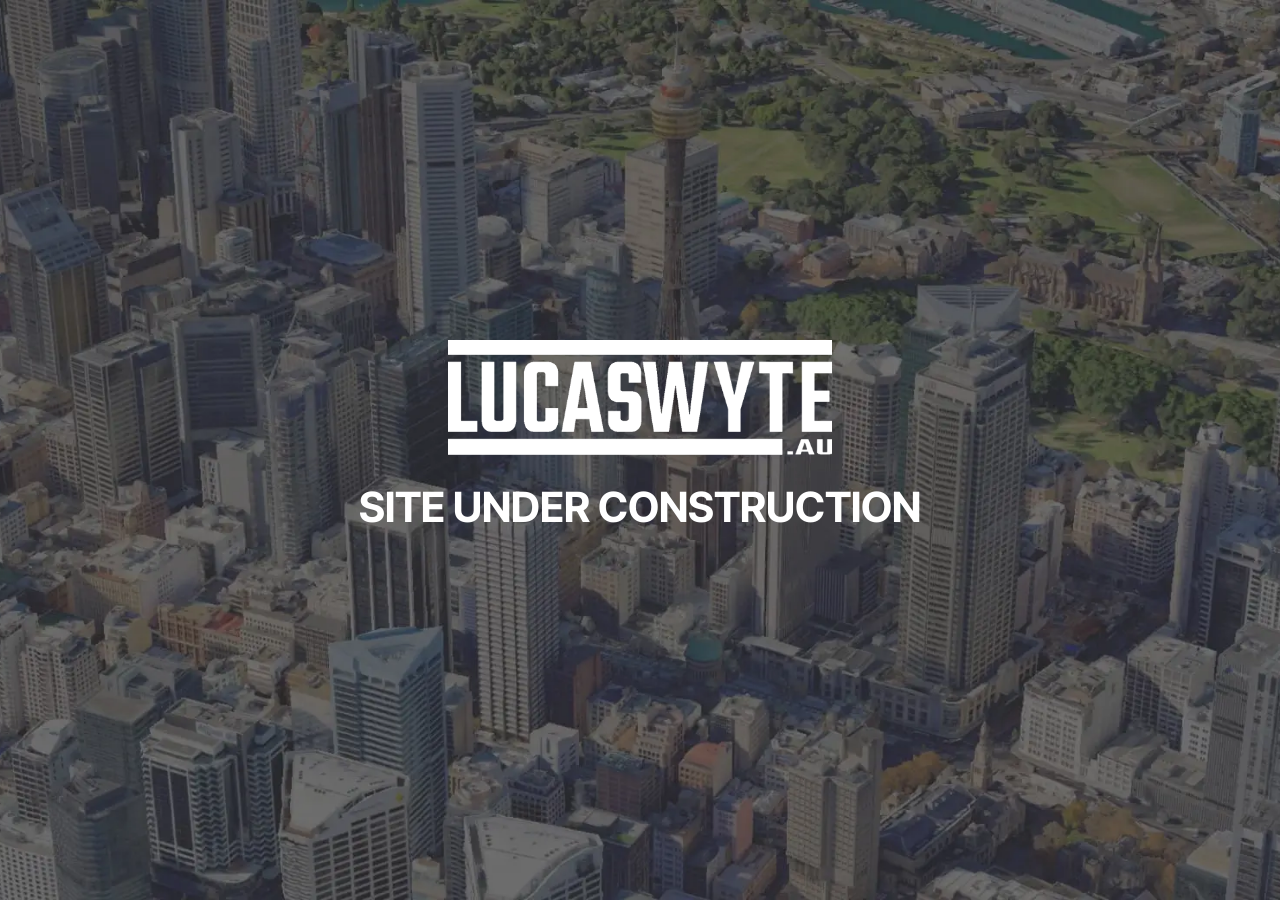
==== index.html @ b728bca4 "create github pages" ====
<!DOCTYPE html>
<html  >
<head>
  <!-- Site made with Mobirise Website Builder v5.9.0, https://mobirise.com -->
  <meta charset="UTF-8">
  <meta http-equiv="X-UA-Compatible" content="IE=edge">
  <meta name="generator" content="Mobirise v5.9.0, mobirise.com">
  <meta name="viewport" content="width=device-width, initial-scale=1, minimum-scale=1">
  <link rel="shortcut icon" href="assets/images/lucas-wyte-au-stacked-w-128x128.png" type="image/x-icon">
  <meta name="description" content="Landing page & redirect links to social networking profiles">
  
  
  <title>LUCASWYTE.AU main page</title>
  <link rel="stylesheet" href="assets/bootstrap/css/bootstrap.min.css">
  <link rel="stylesheet" href="assets/bootstrap/css/bootstrap-grid.min.css">
  <link rel="stylesheet" href="assets/bootstrap/css/bootstrap-reboot.min.css">
  <link rel="stylesheet" href="assets/theme/css/style.css">
  <link rel="preload" href="https://fonts.googleapis.com/css?family=Inter+Tight:100,200,300,400,500,600,700,800,900,100i,200i,300i,400i,500i,600i,700i,800i,900i&display=swap" as="style" onload="this.onload=null;this.rel='stylesheet'">
  <noscript><link rel="stylesheet" href="https://fonts.googleapis.com/css?family=Inter+Tight:100,200,300,400,500,600,700,800,900,100i,200i,300i,400i,500i,600i,700i,800i,900i&display=swap"></noscript>
  <link rel="preload" as="style" href="assets/mobirise/css/mbr-additional.css"><link rel="stylesheet" href="assets/mobirise/css/mbr-additional.css" type="text/css">

  
  
  
</head>
<body>
  
  <section data-bs-version="5.1" class="header12 cid-uDMJ8OXmMp mbr-fullscreen" id="header12-0">
  

  
  

  <div class="text-center container-fluid">
    <div class="row mb-4 justify-content-center">
      <div class="col-12 col-md-4">
        <img class="w-100" src="assets/images/lucaswyte-au-w-1139x341.webp" alt="lucaswyte.au">
      </div>
    </div>
    <div class="row justify-content-center">
      <div class="col-md-12 col-lg-9">
        <h1 class="mbr-section-title mbr-fonts-style mb-4 display-5"><p><strong>SITE UNDER CONSTRUCTION</strong></p></h1>
        
        
      </div>
    </div>
  </div>
</section>


<script src="assets/bootstrap/js/bootstrap.bundle.min.js"></script>
  <script src="assets/smoothscroll/smooth-scroll.js"></script>
  <script src="assets/ytplayer/index.js"></script>
  <script src="assets/theme/js/script.js"></script>
  
  
  
</body>
</html>
---- assets/theme/css/style.css ----
@charset "UTF-8";
section {
  background-color: #ffffff;
}

body {
  font-style: normal;
  line-height: 1.5;
  font-weight: 400;
  color: #232323;
  position: relative;
}

button {
  background-color: transparent;
  border-color: transparent;
}

.embla__button,
.carousel-control {
  background-color: #edefea !important;
  opacity: 0.8 !important;
  color: #464845 !important;
  border-color: #edefea !important;
}

.carousel .close,
.modalWindow .close {
  background-color: #edefea !important;
  color: #464845 !important;
  border-color: #edefea !important;
  opacity: 0.8 !important;
}

.carousel .close:hover,
.modalWindow .close:hover {
  opacity: 1 !important;
}

.carousel-indicators li {
  background-color: #edefea !important;
  border: 2px solid #464845 !important;
}

.carousel-indicators li:hover,
.carousel-indicators li:active {
  opacity: 0.8 !important;
}

.embla__button:hover,
.carousel-control:hover {
  background-color: #edefea !important;
  opacity: 1 !important;
}

.modalWindow-video-container {
  height: 80%;
}

section,
.container,
.container-fluid {
  position: relative;
  word-wrap: break-word;
}

a.mbr-iconfont:hover {
  text-decoration: none;
}

.article .lead p,
.article .lead ul,
.article .lead ol,
.article .lead pre,
.article .lead blockquote {
  margin-bottom: 0;
}

a {
  font-style: normal;
  font-weight: 400;
  cursor: pointer;
}
a, a:hover {
  text-decoration: none;
}

.mbr-section-title {
  font-style: normal;
  line-height: 1.3;
}

.mbr-section-subtitle {
  line-height: 1.3;
}

.mbr-text {
  font-style: normal;
  line-height: 1.7;
}

h1,
h2,
h3,
h4,
h5,
h6,
.display-1,
.display-2,
.display-4,
.display-5,
.display-7,
span,
p,
a {
  line-height: 1;
  word-break: break-word;
  word-wrap: break-word;
  font-weight: 400;
}

b,
strong {
  font-weight: bold;
}

input:-webkit-autofill, input:-webkit-autofill:hover, input:-webkit-autofill:focus, input:-webkit-autofill:active {
  transition-delay: 9999s;
  -webkit-transition-property: background-color, color;
  transition-property: background-color, color;
}

textarea[type=hidden] {
  display: none;
}

section {
  background-position: 50% 50%;
  background-repeat: no-repeat;
  background-size: cover;
}
section .mbr-background-video,
section .mbr-background-video-preview {
  position: absolute;
  bottom: 0;
  left: 0;
  right: 0;
  top: 0;
}

.hidden {
  visibility: hidden;
}

.mbr-z-index20 {
  z-index: 20;
}

/*! Base colors */
.mbr-white {
  color: #ffffff;
}

.mbr-black {
  color: #111111;
}

.mbr-bg-white {
  background-color: #ffffff;
}

.mbr-bg-black {
  background-color: #000000;
}

/*! Text-aligns */
.align-left {
  text-align: left;
}

.align-center {
  text-align: center;
}

.align-right {
  text-align: right;
}

/*! Font-weight  */
.mbr-light {
  font-weight: 300;
}

.mbr-regular {
  font-weight: 400;
}

.mbr-semibold {
  font-weight: 500;
}

.mbr-bold {
  font-weight: 700;
}

/*! Media  */
.media-content {
  flex-basis: 100%;
}

.media-container-row {
  display: flex;
  flex-direction: row;
  flex-wrap: wrap;
  justify-content: center;
  align-content: center;
  align-items: start;
}
.media-container-row .media-size-item {
  width: 400px;
}

.media-container-column {
  display: flex;
  flex-direction: column;
  flex-wrap: wrap;
  justify-content: center;
  align-content: center;
  align-items: stretch;
}
.media-container-column > * {
  width: 100%;
}

@media (min-width: 992px) {
  .media-container-row {
    flex-wrap: nowrap;
  }
}
figure {
  margin-bottom: 0;
  overflow: hidden;
}

figure[mbr-media-size] {
  transition: width 0.1s;
}

img,
iframe {
  display: block;
  width: 100%;
}

.card {
  background-color: transparent;
  border: none;
}

.card-box {
  width: 100%;
}

.card-img {
  text-align: center;
  flex-shrink: 0;
  -webkit-flex-shrink: 0;
}

.media {
  max-width: 100%;
  margin: 0 auto;
}

.mbr-figure {
  align-self: center;
}

.media-container > div {
  max-width: 100%;
}

.mbr-figure img,
.card-img img {
  width: 100%;
}

@media (max-width: 991px) {
  .media-size-item {
    width: auto !important;
  }
  .media {
    width: auto;
  }
  .mbr-figure {
    width: 100% !important;
  }
}
/*! Buttons */
.mbr-section-btn {
  margin-left: -0.6rem;
  margin-right: -0.6rem;
  font-size: 0;
}

.btn {
  font-weight: 600;
  border-width: 1px;
  font-style: normal;
  margin: 0.6rem 0.6rem;
  white-space: normal;
  transition: all 0.2s ease-in-out;
  display: inline-flex;
  align-items: center;
  justify-content: center;
  word-break: break-word;
}

.btn-sm {
  font-weight: 600;
  letter-spacing: 0px;
  transition: all 0.3s ease-in-out;
}

.btn-md {
  font-weight: 600;
  letter-spacing: 0px;
  transition: all 0.3s ease-in-out;
}

.btn-lg {
  font-weight: 600;
  letter-spacing: 0px;
  transition: all 0.3s ease-in-out;
}

.btn-form {
  margin: 0;
}
.btn-form:hover {
  cursor: pointer;
}

nav .mbr-section-btn {
  margin-left: 0rem;
  margin-right: 0rem;
}

/*! Btn icon margin */
.btn .mbr-iconfont,
.btn.btn-sm .mbr-iconfont {
  order: 1;
  cursor: pointer;
  margin-left: 0.5rem;
  vertical-align: sub;
}

.btn.btn-md .mbr-iconfont,
.btn.btn-md .mbr-iconfont {
  margin-left: 0.8rem;
}

.mbr-regular {
  font-weight: 400;
}

.mbr-semibold {
  font-weight: 500;
}

.mbr-bold {
  font-weight: 700;
}

[type=submit] {
  -webkit-appearance: none;
}

/*! Full-screen */
.mbr-fullscreen .mbr-overlay {
  min-height: 100vh;
}

.mbr-fullscreen {
  display: flex;
  display: -moz-flex;
  display: -ms-flex;
  display: -o-flex;
  align-items: center;
  min-height: 100vh;
  padding-top: 3rem;
  padding-bottom: 3rem;
}

/*! Map */
.map {
  height: 25rem;
  position: relative;
}
.map iframe {
  width: 100%;
  height: 100%;
}

/*! Scroll to top arrow */
.mbr-arrow-up {
  bottom: 25px;
  right: 90px;
  position: fixed;
  text-align: right;
  z-index: 5000;
  color: #ffffff;
  font-size: 22px;
}

.mbr-arrow-up a {
  background: rgba(0, 0, 0, 0.2);
  border-radius: 50%;
  color: #fff;
  display: inline-block;
  height: 60px;
  width: 60px;
  border: 2px solid #fff;
  outline-style: none !important;
  position: relative;
  text-decoration: none;
  transition: all 0.3s ease-in-out;
  cursor: pointer;
  text-align: center;
}
.mbr-arrow-up a:hover {
  background-color: rgba(0, 0, 0, 0.4);
}
.mbr-arrow-up a i {
  line-height: 60px;
}

.mbr-arrow-up-icon {
  display: block;
  color: #fff;
}

.mbr-arrow-up-icon::before {
  content: "›";
  display: inline-block;
  font-family: serif;
  font-size: 22px;
  line-height: 1;
  font-style: normal;
  position: relative;
  top: 6px;
  left: -4px;
  transform: rotate(-90deg);
}

/*! Arrow Down */
.mbr-arrow {
  position: absolute;
  bottom: 45px;
  left: 50%;
  width: 60px;
  height: 60px;
  cursor: pointer;
  background-color: rgba(80, 80, 80, 0.5);
  border-radius: 50%;
  transform: translateX(-50%);
}
@media (max-width: 767px) {
  .mbr-arrow {
    display: none;
  }
}
.mbr-arrow > a {
  display: inline-block;
  text-decoration: none;
  outline-style: none;
  animation: arrowdown 1.7s ease-in-out infinite;
  color: #ffffff;
}
.mbr-arrow > a > i {
  position: absolute;
  top: -2px;
  left: 15px;
  font-size: 2rem;
}

#scrollToTop a i::before {
  content: "";
  position: absolute;
  display: block;
  border-bottom: 2.5px solid #fff;
  border-left: 2.5px solid #fff;
  width: 27.8%;
  height: 27.8%;
  left: 50%;
  top: 51%;
  transform: translateY(-30%) translateX(-50%) rotate(135deg);
}

@keyframes arrowdown {
  0% {
    transform: translateY(0px);
  }
  50% {
    transform: translateY(-5px);
  }
  100% {
    transform: translateY(0px);
  }
}
@media (max-width: 500px) {
  .mbr-arrow-up {
    left: 0;
    right: 0;
    text-align: center;
  }
}
/*Gradients animation*/
@keyframes gradient-animation {
  from {
    background-position: 0% 100%;
    animation-timing-function: ease-in-out;
  }
  to {
    background-position: 100% 0%;
    animation-timing-function: ease-in-out;
  }
}
.bg-gradient {
  background-size: 200% 200%;
  animation: gradient-animation 5s infinite alternate;
  -webkit-animation: gradient-animation 5s infinite alternate;
}

.menu .navbar-brand {
  display: -webkit-flex;
}
.menu .navbar-brand span {
  display: flex;
  display: -webkit-flex;
}
.menu .navbar-brand .navbar-caption-wrap {
  display: -webkit-flex;
}
.menu .navbar-brand .navbar-logo img {
  display: -webkit-flex;
  width: auto;
}
@media (min-width: 768px) and (max-width: 991px) {
  .menu .navbar-toggleable-sm .navbar-nav {
    display: -ms-flexbox;
  }
}
@media (max-width: 991px) {
  .menu .navbar-collapse {
    max-height: 93.5vh;
  }
  .menu .navbar-collapse.show {
    overflow: auto;
  }
}
@media (min-width: 992px) {
  .menu .navbar-nav.nav-dropdown {
    display: -webkit-flex;
  }
  .menu .navbar-toggleable-sm .navbar-collapse {
    display: -webkit-flex !important;
  }
  .menu .collapsed .navbar-collapse {
    max-height: 93.5vh;
  }
  .menu .collapsed .navbar-collapse.show {
    overflow: auto;
  }
}
@media (max-width: 767px) {
  .menu .navbar-collapse {
    max-height: 80vh;
  }
}

.nav-link .mbr-iconfont {
  margin-right: 0.5rem;
}

.navbar {
  display: -webkit-flex;
  -webkit-flex-wrap: wrap;
  -webkit-align-items: center;
  -webkit-justify-content: space-between;
}

.navbar-collapse {
  -webkit-flex-basis: 100%;
  -webkit-flex-grow: 1;
  -webkit-align-items: center;
}

.nav-dropdown .link {
  padding: 0.667em 1.667em !important;
  margin: 0 !important;
}

.nav {
  display: -webkit-flex;
  -webkit-flex-wrap: wrap;
}

.row {
  display: -webkit-flex;
  -webkit-flex-wrap: wrap;
}

.justify-content-center {
  -webkit-justify-content: center;
}

.form-inline {
  display: -webkit-flex;
}

.card-wrapper {
  -webkit-flex: 1;
}

.carousel-control {
  z-index: 10;
  display: -webkit-flex;
}

.carousel-controls {
  display: -webkit-flex;
}

.media {
  display: -webkit-flex;
}

.form-group:focus {
  outline: none;
}

.jq-selectbox__select {
  padding: 7px 0;
  position: relative;
}

.jq-selectbox__dropdown {
  overflow: hidden;
  border-radius: 10px;
  position: absolute;
  top: 100%;
  left: 0 !important;
  width: 100% !important;
}

.jq-selectbox__trigger-arrow {
  right: 0;
  transform: translateY(-50%);
}

.jq-selectbox li {
  padding: 1.07em 0.5em;
}

input[type=range] {
  padding-left: 0 !important;
  padding-right: 0 !important;
}

.modal-dialog,
.modal-content {
  height: 100%;
}

.modal-dialog .carousel-inner {
  height: calc(100vh - 1.75rem);
}
@media (max-width: 575px) {
  .modal-dialog .carousel-inner {
    height: calc(100vh - 1rem);
  }
}

.carousel-item {
  text-align: center;
}

.carousel-item img {
  margin: auto;
}

.navbar-toggler {
  align-self: flex-start;
  padding: 0.25rem 0.75rem;
  font-size: 1.25rem;
  line-height: 1;
  background: transparent;
  border: 1px solid transparent;
  border-radius: 0.25rem;
}

.navbar-toggler:focus,
.navbar-toggler:hover {
  text-decoration: none;
  box-shadow: none;
}

.navbar-toggler-icon {
  display: inline-block;
  width: 1.5em;
  height: 1.5em;
  vertical-align: middle;
  content: "";
  background: no-repeat center center;
  background-size: 100% 100%;
}

.navbar-toggler-left {
  position: absolute;
  left: 1rem;
}

.navbar-toggler-right {
  position: absolute;
  right: 1rem;
}

.card-img {
  width: auto;
}

.menu .navbar.collapsed:not(.beta-menu) {
  flex-direction: column;
}

.carousel-item.active,
.carousel-item-next,
.carousel-item-prev {
  display: flex;
}

.note-air-layout .dropup .dropdown-menu,
.note-air-layout .navbar-fixed-bottom .dropdown .dropdown-menu {
  bottom: initial !important;
}

html,
body {
  height: auto;
  min-height: 100vh;
}

.dropup .dropdown-toggle::after {
  display: none;
}

.form-asterisk {
  font-family: initial;
  position: absolute;
  top: -2px;
  font-weight: normal;
}

.form-control-label {
  position: relative;
  cursor: pointer;
  margin-bottom: 0.357em;
  padding: 0;
}

.alert {
  color: #ffffff;
  border-radius: 0;
  border: 0;
  font-size: 1.1rem;
  line-height: 1.5;
  margin-bottom: 1.875rem;
  padding: 1.25rem;
  position: relative;
  text-align: center;
}
.alert.alert-form::after {
  background-color: inherit;
  bottom: -7px;
  content: "";
  display: block;
  height: 14px;
  left: 50%;
  margin-left: -7px;
  position: absolute;
  transform: rotate(45deg);
  width: 14px;
}

.form-control {
  background-color: #ffffff;
  background-clip: border-box;
  color: #232323;
  line-height: 1rem !important;
  height: auto;
  padding: 1.2rem 2rem;
  transition: border-color 0.25s ease 0s;
  border: 1px solid transparent !important;
  border-radius: 4px;
  box-shadow: rgba(0, 0, 0, 0.07) 0px 1px 1px 0px, rgba(0, 0, 0, 0.07) 0px 1px 3px 0px, rgba(0, 0, 0, 0.03) 0px 0px 0px 1px;
}
.form-active .form-control:invalid {
  border-color: red;
}

.row > * {
  padding-right: 1rem;
  padding-left: 1rem;
}

form .row {
  margin-left: -0.6rem;
  margin-right: -0.6rem;
}
form .row [class*=col] {
  padding-left: 0.6rem;
  padding-right: 0.6rem;
}

form .mbr-section-btn {
  padding-left: 0.6rem;
  padding-right: 0.6rem;
}

form .form-check-input {
  margin-top: 0.5;
}

textarea.form-control {
  line-height: 1.5rem !important;
}

.form-group {
  margin-bottom: 1.2rem;
}

.form-control,
form .btn {
  min-height: 48px;
}

.gdpr-block label span.textGDPR input[name=gdpr] {
  top: 7px;
}

.form-control:focus {
  box-shadow: none;
}

:focus {
  outline: none;
}

.mbr-overlay {
  background-color: #000;
  bottom: 0;
  left: 0;
  opacity: 0.5;
  position: absolute;
  right: 0;
  top: 0;
  z-index: 0;
  pointer-events: none;
}

blockquote {
  font-style: italic;
  padding: 3rem;
  font-size: 1.09rem;
  position: relative;
  border-left: 3px solid;
}

ul,
ol,
pre,
blockquote {
  margin-bottom: 2.3125rem;
}

.mt-4 {
  margin-top: 2rem !important;
}

.mb-4 {
  margin-bottom: 2rem !important;
}

.container,
.container-fluid {
  padding-left: 16px;
  padding-right: 16px;
}

.row {
  margin-left: -16px;
  margin-right: -16px;
}
.row > [class*=col] {
  padding-left: 16px;
  padding-right: 16px;
}

@media (min-width: 992px) {
  .container-fluid {
    padding-left: 32px;
    padding-right: 32px;
  }
}
@media (max-width: 991px) {
  .mbr-container {
    padding-left: 16px;
    padding-right: 16px;
  }
}
.app-video-wrapper > img {
  opacity: 1;
}

.app-video-wrapper {
  background: transparent;
}

.item {
  position: relative;
}

.dropdown-menu .dropdown-menu {
  left: 100%;
}

.dropdown-item + .dropdown-menu {
  display: none;
}

.dropdown-item:hover + .dropdown-menu,
.dropdown-menu:hover {
  display: block;
}

@media (min-aspect-ratio: 16/9) {
  .mbr-video-foreground {
    height: 300% !important;
    top: -100% !important;
  }
}
@media (max-aspect-ratio: 16/9) {
  .mbr-video-foreground {
    width: 300% !important;
    left: -100% !important;
  }
}.engine {
	position: absolute;
	text-indent: -2400px;
	text-align: center;
	padding: 0;
	top: 0;
	left: -2400px;
}
---- assets/mobirise/css/mbr-additional.css ----
.btn {
  border-width: 2px;
}
img,
.card-wrap,
.card-wrapper,
.video-wrapper,
.mbr-figure iframe,
.google-map iframe,
.slide-content,
.plan,
.card,
.item-wrapper {
  border-radius: 0 !important;
}
.video-wrapper {
  overflow: hidden;
}
body {
  font-family: Inter Tight;
}
.display-1 {
  font-family: 'Inter Tight', sans-serif;
  font-size: 5rem;
  line-height: 1;
}
.display-1 > .mbr-iconfont {
  font-size: 6.25rem;
}
.display-2 {
  font-family: 'Inter Tight', sans-serif;
  font-size: 4rem;
  line-height: 1;
}
.display-2 > .mbr-iconfont {
  font-size: 5rem;
}
.display-4 {
  font-family: 'Inter Tight', sans-serif;
  font-size: 1.2rem;
  line-height: 1.5;
}
.display-4 > .mbr-iconfont {
  font-size: 1.5rem;
}
.display-5 {
  font-family: 'Inter Tight', sans-serif;
  font-size: 2.6rem;
  line-height: 1.5;
}
.display-5 > .mbr-iconfont {
  font-size: 3.25rem;
}
.display-7 {
  font-family: 'Inter Tight', sans-serif;
  font-size: 1.4rem;
  line-height: 1.3;
}
.display-7 > .mbr-iconfont {
  font-size: 1.75rem;
}
/* ---- Fluid typography for mobile devices ---- */
/* 1.4 - font scale ratio ( bootstrap == 1.42857 ) */
/* 100vw - current viewport width */
/* (48 - 20)  48 == 48rem == 768px, 20 == 20rem == 320px(minimal supported viewport) */
/* 0.65 - min scale variable, may vary */
@media (max-width: 992px) {
  .display-1 {
    font-size: 4rem;
  }
}
@media (max-width: 768px) {
  .display-1 {
    font-size: 3.5rem;
    font-size: calc( 2.4rem + (5 - 2.4) * ((100vw - 20rem) / (48 - 20)));
    line-height: calc( 1.1 * (2.4rem + (5 - 2.4) * ((100vw - 20rem) / (48 - 20))));
  }
  .display-2 {
    font-size: 3.2rem;
    font-size: calc( 2.05rem + (4 - 2.05) * ((100vw - 20rem) / (48 - 20)));
    line-height: calc( 1.3 * (2.05rem + (4 - 2.05) * ((100vw - 20rem) / (48 - 20))));
  }
  .display-4 {
    font-size: 0.96rem;
    font-size: calc( 1.07rem + (1.2 - 1.07) * ((100vw - 20rem) / (48 - 20)));
    line-height: calc( 1.4 * (1.07rem + (1.2 - 1.07) * ((100vw - 20rem) / (48 - 20))));
  }
  .display-5 {
    font-size: 2.08rem;
    font-size: calc( 1.56rem + (2.6 - 1.56) * ((100vw - 20rem) / (48 - 20)));
    line-height: calc( 1.4 * (1.56rem + (2.6 - 1.56) * ((100vw - 20rem) / (48 - 20))));
  }
  .display-7 {
    font-size: 1.12rem;
    font-size: calc( 1.14rem + (1.4 - 1.14) * ((100vw - 20rem) / (48 - 20)));
    line-height: calc( 1.4 * (1.14rem + (1.4 - 1.14) * ((100vw - 20rem) / (48 - 20))));
  }
}
/* Buttons */
.btn {
  padding: 1.25rem 2rem;
  border-radius: 4px;
  padding: 0.75rem 1.5rem;
}
.btn-sm {
  padding: 0.6rem 1.2rem;
  border-radius: 4px;
}
.btn-md {
  padding: 0.6rem 1.2rem;
  border-radius: 4px;
}
.btn-lg {
  padding: 1.25rem 2rem;
  border-radius: 4px;
}
.bg-primary {
  background-color: #32d6ae !important;
}
.bg-success {
  background-color: #3a341c !important;
}
.bg-info {
  background-color: #320707 !important;
}
.bg-warning {
  background-color: #a0e2e1 !important;
}
.bg-danger {
  background-color: #ffea64 !important;
}
.btn-primary,
.btn-primary:active {
  background-color: #32d6ae !important;
  border-color: #32d6ae !important;
  color: #ffffff !important;
  box-shadow: none;
}
.btn-primary:hover,
.btn-primary:focus,
.btn-primary.focus,
.btn-primary.active {
  color: inherit;
  background-color: #5ddfbf !important;
  border-color: #5ddfbf !important;
  box-shadow: none;
}
.btn-primary.disabled,
.btn-primary:disabled {
  color: #ffffff !important;
  background-color: #5ddfbf !important;
  border-color: #5ddfbf !important;
}
.btn-secondary,
.btn-secondary:active {
  background-color: #ffd7ef !important;
  border-color: #ffd7ef !important;
  color: #d70081 !important;
  box-shadow: none;
}
.btn-secondary:hover,
.btn-secondary:focus,
.btn-secondary.focus,
.btn-secondary.active {
  color: inherit;
  background-color: #ffffff !important;
  border-color: #ffffff !important;
  box-shadow: none;
}
.btn-secondary.disabled,
.btn-secondary:disabled {
  color: #d70081 !important;
  background-color: #ffffff !important;
  border-color: #ffffff !important;
}
.btn-info,
.btn-info:active {
  background-color: #320707 !important;
  border-color: #320707 !important;
  color: #ffffff !important;
  box-shadow: none;
}
.btn-info:hover,
.btn-info:focus,
.btn-info.focus,
.btn-info.active {
  color: inherit;
  background-color: #5f0d0d !important;
  border-color: #5f0d0d !important;
  box-shadow: none;
}
.btn-info.disabled,
.btn-info:disabled {
  color: #ffffff !important;
  background-color: #5f0d0d !important;
  border-color: #5f0d0d !important;
}
.btn-success,
.btn-success:active {
  background-color: #3a341c !important;
  border-color: #3a341c !important;
  color: #ffffff !important;
  box-shadow: none;
}
.btn-success:hover,
.btn-success:focus,
.btn-success.focus,
.btn-success.active {
  color: inherit;
  background-color: #5c532d !important;
  border-color: #5c532d !important;
  box-shadow: none;
}
.btn-success.disabled,
.btn-success:disabled {
  color: #ffffff !important;
  background-color: #5c532d !important;
  border-color: #5c532d !important;
}
.btn-warning,
.btn-warning:active {
  background-color: #a0e2e1 !important;
  border-color: #a0e2e1 !important;
  color: #1f6463 !important;
  box-shadow: none;
}
.btn-warning:hover,
.btn-warning:focus,
.btn-warning.focus,
.btn-warning.active {
  color: inherit;
  background-color: #c7eeed !important;
  border-color: #c7eeed !important;
  box-shadow: none;
}
.btn-warning.disabled,
.btn-warning:disabled {
  color: #1f6463 !important;
  background-color: #c7eeed !important;
  border-color: #c7eeed !important;
}
.btn-danger,
.btn-danger:active {
  background-color: #ffea64 !important;
  border-color: #ffea64 !important;
  color: #645600 !important;
  box-shadow: none;
}
.btn-danger:hover,
.btn-danger:focus,
.btn-danger.focus,
.btn-danger.active {
  color: inherit;
  background-color: #fff197 !important;
  border-color: #fff197 !important;
  box-shadow: none;
}
.btn-danger.disabled,
.btn-danger:disabled {
  color: #645600 !important;
  background-color: #fff197 !important;
  border-color: #fff197 !important;
}
.btn-white,
.btn-white:active {
  background-color: #eff0ec !important;
  border-color: #eff0ec !important;
  color: #757b62 !important;
  box-shadow: none;
}
.btn-white:hover,
.btn-white:focus,
.btn-white.focus,
.btn-white.active {
  color: inherit;
  background-color: #ffffff !important;
  border-color: #ffffff !important;
  box-shadow: none;
}
.btn-white.disabled,
.btn-white:disabled {
  color: #757b62 !important;
  background-color: #ffffff !important;
  border-color: #ffffff !important;
}
.btn-black,
.btn-black:active {
  background-color: #232323 !important;
  border-color: #232323 !important;
  color: #ffffff !important;
  box-shadow: none;
}
.btn-black:hover,
.btn-black:focus,
.btn-black.focus,
.btn-black.active {
  color: inherit;
  background-color: #3d3d3d !important;
  border-color: #3d3d3d !important;
  box-shadow: none;
}
.btn-black.disabled,
.btn-black:disabled {
  color: #ffffff !important;
  background-color: #3d3d3d !important;
  border-color: #3d3d3d !important;
}
.btn-primary-outline,
.btn-primary-outline:active {
  background-color: transparent !important;
  border-color: #32d6ae;
  color: #32d6ae;
}
.btn-primary-outline:hover,
.btn-primary-outline:focus,
.btn-primary-outline.focus,
.btn-primary-outline.active {
  color: #1e9477 !important;
  background-color: transparent !important;
  border-color: #1e9477 !important;
  box-shadow: none !important;
}
.btn-primary-outline.disabled,
.btn-primary-outline:disabled {
  color: #ffffff !important;
  background-color: #32d6ae !important;
  border-color: #32d6ae !important;
}
.btn-secondary-outline,
.btn-secondary-outline:active {
  background-color: transparent !important;
  border-color: #ffd7ef;
  color: #ffd7ef;
}
.btn-secondary-outline:hover,
.btn-secondary-outline:focus,
.btn-secondary-outline.focus,
.btn-secondary-outline.active {
  color: #ff80cc !important;
  background-color: transparent !important;
  border-color: #ff80cc !important;
  box-shadow: none !important;
}
.btn-secondary-outline.disabled,
.btn-secondary-outline:disabled {
  color: #d70081 !important;
  background-color: #ffd7ef !important;
  border-color: #ffd7ef !important;
}
.btn-info-outline,
.btn-info-outline:active {
  background-color: transparent !important;
  border-color: #320707;
  color: #320707;
}
.btn-info-outline:hover,
.btn-info-outline:focus,
.btn-info-outline.focus,
.btn-info-outline.active {
  color: #000000 !important;
  background-color: transparent !important;
  border-color: #000000 !important;
  box-shadow: none !important;
}
.btn-info-outline.disabled,
.btn-info-outline:disabled {
  color: #ffffff !important;
  background-color: #320707 !important;
  border-color: #320707 !important;
}
.btn-success-outline,
.btn-success-outline:active {
  background-color: transparent !important;
  border-color: #3a341c;
  color: #3a341c;
}
.btn-success-outline:hover,
.btn-success-outline:focus,
.btn-success-outline.focus,
.btn-success-outline.active {
  color: #000000 !important;
  background-color: transparent !important;
  border-color: #000000 !important;
  box-shadow: none !important;
}
.btn-success-outline.disabled,
.btn-success-outline:disabled {
  color: #ffffff !important;
  background-color: #3a341c !important;
  border-color: #3a341c !important;
}
.btn-warning-outline,
.btn-warning-outline:active {
  background-color: transparent !important;
  border-color: #a0e2e1;
  color: #a0e2e1;
}
.btn-warning-outline:hover,
.btn-warning-outline:focus,
.btn-warning-outline.focus,
.btn-warning-outline.active {
  color: #5ececc !important;
  background-color: transparent !important;
  border-color: #5ececc !important;
  box-shadow: none !important;
}
.btn-warning-outline.disabled,
.btn-warning-outline:disabled {
  color: #1f6463 !important;
  background-color: #a0e2e1 !important;
  border-color: #a0e2e1 !important;
}
.btn-danger-outline,
.btn-danger-outline:active {
  background-color: transparent !important;
  border-color: #ffea64;
  color: #ffea64;
}
.btn-danger-outline:hover,
.btn-danger-outline:focus,
.btn-danger-outline.focus,
.btn-danger-outline.active {
  color: #ffde0d !important;
  background-color: transparent !important;
  border-color: #ffde0d !important;
  box-shadow: none !important;
}
.btn-danger-outline.disabled,
.btn-danger-outline:disabled {
  color: #645600 !important;
  background-color: #ffea64 !important;
  border-color: #ffea64 !important;
}
.btn-black-outline,
.btn-black-outline:active {
  background-color: transparent !important;
  border-color: #232323;
  color: #232323;
}
.btn-black-outline:hover,
.btn-black-outline:focus,
.btn-black-outline.focus,
.btn-black-outline.active {
  color: #000000 !important;
  background-color: transparent !important;
  border-color: #000000 !important;
  box-shadow: none !important;
}
.btn-black-outline.disabled,
.btn-black-outline:disabled {
  color: #ffffff !important;
  background-color: #232323 !important;
  border-color: #232323 !important;
}
.btn-white-outline,
.btn-white-outline:active {
  background-color: transparent !important;
  border-color: #fafafa;
  color: #fafafa;
}
.btn-white-outline:hover,
.btn-white-outline:focus,
.btn-white-outline.focus,
.btn-white-outline.active {
  color: #cfcfcf !important;
  background-color: transparent !important;
  border-color: #cfcfcf !important;
  box-shadow: none !important;
}
.btn-white-outline.disabled,
.btn-white-outline:disabled {
  color: #7a7a7a !important;
  background-color: #fafafa !important;
  border-color: #fafafa !important;
}
.text-primary {
  color: #32d6ae !important;
}
.text-secondary {
  color: #ffd7ef !important;
}
.text-success {
  color: #3a341c !important;
}
.text-info {
  color: #320707 !important;
}
.text-warning {
  color: #a0e2e1 !important;
}
.text-danger {
  color: #ffea64 !important;
}
.text-white {
  color: #fafafa !important;
}
.text-black {
  color: #232323 !important;
}
a.text-primary:hover,
a.text-primary:focus,
a.text-primary.active {
  color: #1b876d !important;
}
a.text-secondary:hover,
a.text-secondary:focus,
a.text-secondary.active {
  color: #ff71c6 !important;
}
a.text-success:hover,
a.text-success:focus,
a.text-success.active {
  color: #000000 !important;
}
a.text-info:hover,
a.text-info:focus,
a.text-info.active {
  color: #000000 !important;
}
a.text-warning:hover,
a.text-warning:focus,
a.text-warning.active {
  color: #52cac8 !important;
}
a.text-danger:hover,
a.text-danger:focus,
a.text-danger.active {
  color: #fddb00 !important;
}
a.text-white:hover,
a.text-white:focus,
a.text-white.active {
  color: #c7c7c7 !important;
}
a.text-black:hover,
a.text-black:focus,
a.text-black.active {
  color: #000000 !important;
}
a[class*="text-"]:not(.nav-link):not(.dropdown-item):not([role]):not(.navbar-caption) {
  transition: 0.2s;
  position: relative;
  background-image: linear-gradient(currentColor 50%, currentColor 50%);
  background-size: 10000px 2px;
  background-repeat: no-repeat;
  background-position: 0 1.2em;
}
.nav-tabs .nav-link.active {
  color: #32d6ae;
}
.nav-tabs .nav-link:not(.active) {
  color: #232323;
}
.alert-success {
  background-color: #70c770;
}
.alert-info {
  background-color: #320707;
}
.alert-warning {
  background-color: #a0e2e1;
}
.alert-danger {
  background-color: #ffea64;
}
.mbr-gallery-filter li.active .btn {
  background-color: #32d6ae;
  border-color: #32d6ae;
  color: #ffffff;
}
.mbr-gallery-filter li.active .btn:focus {
  box-shadow: none;
}
a,
a:hover {
  color: #32d6ae;
}
.mbr-plan-header.bg-primary .mbr-plan-subtitle,
.mbr-plan-header.bg-primary .mbr-plan-price-desc {
  color: #dcf8f1;
}
.mbr-plan-header.bg-success .mbr-plan-subtitle,
.mbr-plan-header.bg-success .mbr-plan-price-desc {
  color: #c0b27c;
}
.mbr-plan-header.bg-info .mbr-plan-subtitle,
.mbr-plan-header.bg-info .mbr-plan-price-desc {
  color: #f3abab;
}
.mbr-plan-header.bg-warning .mbr-plan-subtitle,
.mbr-plan-header.bg-warning .mbr-plan-price-desc {
  color: #ffffff;
}
.mbr-plan-header.bg-danger .mbr-plan-subtitle,
.mbr-plan-header.bg-danger .mbr-plan-price-desc {
  color: #ffffff;
}
/* Scroll to top button*/
.scrollToTop_wraper {
  display: none;
}
.form-control {
  font-family: 'Inter Tight', sans-serif;
  font-size: 1.4rem;
  line-height: 1.3;
  font-weight: 400;
}
.form-control > .mbr-iconfont {
  font-size: 1.75rem;
}
.form-control:hover,
.form-control:focus {
  box-shadow: rgba(0, 0, 0, 0.07) 0px 1px 1px 0px, rgba(0, 0, 0, 0.07) 0px 1px 3px 0px, rgba(0, 0, 0, 0.03) 0px 0px 0px 1px;
  border-color: #32d6ae !important;
}
.form-control:-webkit-input-placeholder {
  font-family: 'Inter Tight', sans-serif;
  font-size: 1.4rem;
  line-height: 1.3;
  font-weight: 400;
}
.form-control:-webkit-input-placeholder > .mbr-iconfont {
  font-size: 1.75rem;
}
blockquote {
  border-color: #32d6ae;
}
/* Forms */
.jq-selectbox li:hover,
.jq-selectbox li.selected {
  background-color: #32d6ae;
  color: #ffffff;
}
.jq-number__spin {
  transition: 0.25s ease;
}
.jq-number__spin:hover {
  border-color: #32d6ae;
}
.jq-selectbox .jq-selectbox__trigger-arrow,
.jq-number__spin.minus:after,
.jq-number__spin.plus:after {
  transition: 0.4s;
  border-top-color: #232323;
  border-bottom-color: #232323;
}
.jq-selectbox:hover .jq-selectbox__trigger-arrow,
.jq-number__spin.minus:hover:after,
.jq-number__spin.plus:hover:after {
  border-top-color: #32d6ae;
  border-bottom-color: #32d6ae;
}
.xdsoft_datetimepicker .xdsoft_calendar td.xdsoft_default,
.xdsoft_datetimepicker .xdsoft_calendar td.xdsoft_current,
.xdsoft_datetimepicker .xdsoft_timepicker .xdsoft_time_box > div > div.xdsoft_current {
  color: #000000 !important;
  background-color: #32d6ae !important;
  box-shadow: none !important;
}
.xdsoft_datetimepicker .xdsoft_calendar td:hover,
.xdsoft_datetimepicker .xdsoft_timepicker .xdsoft_time_box > div > div:hover {
  color: #000000 !important;
  background: #ffd7ef !important;
  box-shadow: none !important;
}
.lazy-bg {
  background-image: none !important;
}
.lazy-placeholder:not(section),
.lazy-none {
  display: block;
  position: relative;
  padding-bottom: 56.25%;
  width: 100%;
  height: auto;
}
iframe.lazy-placeholder,
.lazy-placeholder:after {
  content: '';
  position: absolute;
  width: 200px;
  height: 200px;
  background: transparent no-repeat center;
  background-size: contain;
  top: 50%;
  left: 50%;
  transform: translateX(-50%) translateY(-50%);
  background-image: url("data:image/svg+xml;charset=UTF-8,%3csvg width='32' height='32' viewBox='0 0 64 64' xmlns='http://www.w3.org/2000/svg' stroke='%2332d6ae' %3e%3cg fill='none' fill-rule='evenodd'%3e%3cg transform='translate(16 16)' stroke-width='2'%3e%3ccircle stroke-opacity='.5' cx='16' cy='16' r='16'/%3e%3cpath d='M32 16c0-9.94-8.06-16-16-16'%3e%3canimateTransform attributeName='transform' type='rotate' from='0 16 16' to='360 16 16' dur='1s' repeatCount='indefinite'/%3e%3c/path%3e%3c/g%3e%3c/g%3e%3c/svg%3e");
}
section.lazy-placeholder:after {
  opacity: 0.5;
}
body {
  overflow-x: hidden;
}
a {
  transition: color 0.6s;
}
.cid-uDMJ8OXmMp {
  background-image: url("../../../assets/images/short-g-1877x1040.webp");
}
.cid-uDMJ8OXmMp .mbr-fallback-image.disabled {
  display: none;
}
.cid-uDMJ8OXmMp .mbr-fallback-image {
  display: block;
  background-size: cover;
  background-position: center center;
  width: 100%;
  height: 100%;
  position: absolute;
  top: 0;
}
.cid-uDMJ8OXmMp .mbr-section-title {
  color: #ffffff;
}
.cid-uDMJ8OXmMp .mbr-text,
.cid-uDMJ8OXmMp .mbr-section-btn {
  color: #000000;
}
.cid-uDMKLfgwi8 {
  background-image: url("../../../assets/images/short-g-1877x1040.webp");
}
.cid-uDMKLfgwi8 .mbr-fallback-image.disabled {
  display: none;
}
.cid-uDMKLfgwi8 .mbr-fallback-image {
  display: block;
  background-size: cover;
  background-position: center center;
  width: 100%;
  height: 100%;
  position: absolute;
  top: 0;
}
.cid-uDMKLfgwi8 .mbr-section-title {
  color: #32d6ae;
}
.cid-uDMKLfgwi8 .mbr-text,
.cid-uDMKLfgwi8 .mbr-section-btn {
  color: #ffffff;
}
---- assets/mobirise/css/mbr-additional.css ----
.btn {
  border-width: 2px;
}
img,
.card-wrap,
.card-wrapper,
.video-wrapper,
.mbr-figure iframe,
.google-map iframe,
.slide-content,
.plan,
.card,
.item-wrapper {
  border-radius: 0 !important;
}
.video-wrapper {
  overflow: hidden;
}
body {
  font-family: Inter Tight;
}
.display-1 {
  font-family: 'Inter Tight', sans-serif;
  font-size: 5rem;
  line-height: 1;
}
.display-1 > .mbr-iconfont {
  font-size: 6.25rem;
}
.display-2 {
  font-family: 'Inter Tight', sans-serif;
  font-size: 4rem;
  line-height: 1;
}
.display-2 > .mbr-iconfont {
  font-size: 5rem;
}
.display-4 {
  font-family: 'Inter Tight', sans-serif;
  font-size: 1.2rem;
  line-height: 1.5;
}
.display-4 > .mbr-iconfont {
  font-size: 1.5rem;
}
.display-5 {
  font-family: 'Inter Tight', sans-serif;
  font-size: 2.6rem;
  line-height: 1.5;
}
.display-5 > .mbr-iconfont {
  font-size: 3.25rem;
}
.display-7 {
  font-family: 'Inter Tight', sans-serif;
  font-size: 1.4rem;
  line-height: 1.3;
}
.display-7 > .mbr-iconfont {
  font-size: 1.75rem;
}
/* ---- Fluid typography for mobile devices ---- */
/* 1.4 - font scale ratio ( bootstrap == 1.42857 ) */
/* 100vw - current viewport width */
/* (48 - 20)  48 == 48rem == 768px, 20 == 20rem == 320px(minimal supported viewport) */
/* 0.65 - min scale variable, may vary */
@media (max-width: 992px) {
  .display-1 {
    font-size: 4rem;
  }
}
@media (max-width: 768px) {
  .display-1 {
    font-size: 3.5rem;
    font-size: calc( 2.4rem + (5 - 2.4) * ((100vw - 20rem) / (48 - 20)));
    line-height: calc( 1.1 * (2.4rem + (5 - 2.4) * ((100vw - 20rem) / (48 - 20))));
  }
  .display-2 {
    font-size: 3.2rem;
    font-size: calc( 2.05rem + (4 - 2.05) * ((100vw - 20rem) / (48 - 20)));
    line-height: calc( 1.3 * (2.05rem + (4 - 2.05) * ((100vw - 20rem) / (48 - 20))));
  }
  .display-4 {
    font-size: 0.96rem;
    font-size: calc( 1.07rem + (1.2 - 1.07) * ((100vw - 20rem) / (48 - 20)));
    line-height: calc( 1.4 * (1.07rem + (1.2 - 1.07) * ((100vw - 20rem) / (48 - 20))));
  }
  .display-5 {
    font-size: 2.08rem;
    font-size: calc( 1.56rem + (2.6 - 1.56) * ((100vw - 20rem) / (48 - 20)));
    line-height: calc( 1.4 * (1.56rem + (2.6 - 1.56) * ((100vw - 20rem) / (48 - 20))));
  }
  .display-7 {
    font-size: 1.12rem;
    font-size: calc( 1.14rem + (1.4 - 1.14) * ((100vw - 20rem) / (48 - 20)));
    line-height: calc( 1.4 * (1.14rem + (1.4 - 1.14) * ((100vw - 20rem) / (48 - 20))));
  }
}
/* Buttons */
.btn {
  padding: 1.25rem 2rem;
  border-radius: 4px;
  padding: 0.75rem 1.5rem;
}
.btn-sm {
  padding: 0.6rem 1.2rem;
  border-radius: 4px;
}
.btn-md {
  padding: 0.6rem 1.2rem;
  border-radius: 4px;
}
.btn-lg {
  padding: 1.25rem 2rem;
  border-radius: 4px;
}
.bg-primary {
  background-color: #32d6ae !important;
}
.bg-success {
  background-color: #3a341c !important;
}
.bg-info {
  background-color: #320707 !important;
}
.bg-warning {
  background-color: #a0e2e1 !important;
}
.bg-danger {
  background-color: #ffea64 !important;
}
.btn-primary,
.btn-primary:active {
  background-color: #32d6ae !important;
  border-color: #32d6ae !important;
  color: #ffffff !important;
  box-shadow: none;
}
.btn-primary:hover,
.btn-primary:focus,
.btn-primary.focus,
.btn-primary.active {
  color: inherit;
  background-color: #5ddfbf !important;
  border-color: #5ddfbf !important;
  box-shadow: none;
}
.btn-primary.disabled,
.btn-primary:disabled {
  color: #ffffff !important;
  background-color: #5ddfbf !important;
  border-color: #5ddfbf !important;
}
.btn-secondary,
.btn-secondary:active {
  background-color: #ffd7ef !important;
  border-color: #ffd7ef !important;
  color: #d70081 !important;
  box-shadow: none;
}
.btn-secondary:hover,
.btn-secondary:focus,
.btn-secondary.focus,
.btn-secondary.active {
  color: inherit;
  background-color: #ffffff !important;
  border-color: #ffffff !important;
  box-shadow: none;
}
.btn-secondary.disabled,
.btn-secondary:disabled {
  color: #d70081 !important;
  background-color: #ffffff !important;
  border-color: #ffffff !important;
}
.btn-info,
.btn-info:active {
  background-color: #320707 !important;
  border-color: #320707 !important;
  color: #ffffff !important;
  box-shadow: none;
}
.btn-info:hover,
.btn-info:focus,
.btn-info.focus,
.btn-info.active {
  color: inherit;
  background-color: #5f0d0d !important;
  border-color: #5f0d0d !important;
  box-shadow: none;
}
.btn-info.disabled,
.btn-info:disabled {
  color: #ffffff !important;
  background-color: #5f0d0d !important;
  border-color: #5f0d0d !important;
}
.btn-success,
.btn-success:active {
  background-color: #3a341c !important;
  border-color: #3a341c !important;
  color: #ffffff !important;
  box-shadow: none;
}
.btn-success:hover,
.btn-success:focus,
.btn-success.focus,
.btn-success.active {
  color: inherit;
  background-color: #5c532d !important;
  border-color: #5c532d !important;
  box-shadow: none;
}
.btn-success.disabled,
.btn-success:disabled {
  color: #ffffff !important;
  background-color: #5c532d !important;
  border-color: #5c532d !important;
}
.btn-warning,
.btn-warning:active {
  background-color: #a0e2e1 !important;
  border-color: #a0e2e1 !important;
  color: #1f6463 !important;
  box-shadow: none;
}
.btn-warning:hover,
.btn-warning:focus,
.btn-warning.focus,
.btn-warning.active {
  color: inherit;
  background-color: #c7eeed !important;
  border-color: #c7eeed !important;
  box-shadow: none;
}
.btn-warning.disabled,
.btn-warning:disabled {
  color: #1f6463 !important;
  background-color: #c7eeed !important;
  border-color: #c7eeed !important;
}
.btn-danger,
.btn-danger:active {
  background-color: #ffea64 !important;
  border-color: #ffea64 !important;
  color: #645600 !important;
  box-shadow: none;
}
.btn-danger:hover,
.btn-danger:focus,
.btn-danger.focus,
.btn-danger.active {
  color: inherit;
  background-color: #fff197 !important;
  border-color: #fff197 !important;
  box-shadow: none;
}
.btn-danger.disabled,
.btn-danger:disabled {
  color: #645600 !important;
  background-color: #fff197 !important;
  border-color: #fff197 !important;
}
.btn-white,
.btn-white:active {
  background-color: #eff0ec !important;
  border-color: #eff0ec !important;
  color: #757b62 !important;
  box-shadow: none;
}
.btn-white:hover,
.btn-white:focus,
.btn-white.focus,
.btn-white.active {
  color: inherit;
  background-color: #ffffff !important;
  border-color: #ffffff !important;
  box-shadow: none;
}
.btn-white.disabled,
.btn-white:disabled {
  color: #757b62 !important;
  background-color: #ffffff !important;
  border-color: #ffffff !important;
}
.btn-black,
.btn-black:active {
  background-color: #232323 !important;
  border-color: #232323 !important;
  color: #ffffff !important;
  box-shadow: none;
}
.btn-black:hover,
.btn-black:focus,
.btn-black.focus,
.btn-black.active {
  color: inherit;
  background-color: #3d3d3d !important;
  border-color: #3d3d3d !important;
  box-shadow: none;
}
.btn-black.disabled,
.btn-black:disabled {
  color: #ffffff !important;
  background-color: #3d3d3d !important;
  border-color: #3d3d3d !important;
}
.btn-primary-outline,
.btn-primary-outline:active {
  background-color: transparent !important;
  border-color: #32d6ae;
  color: #32d6ae;
}
.btn-primary-outline:hover,
.btn-primary-outline:focus,
.btn-primary-outline.focus,
.btn-primary-outline.active {
  color: #1e9477 !important;
  background-color: transparent !important;
  border-color: #1e9477 !important;
  box-shadow: none !important;
}
.btn-primary-outline.disabled,
.btn-primary-outline:disabled {
  color: #ffffff !important;
  background-color: #32d6ae !important;
  border-color: #32d6ae !important;
}
.btn-secondary-outline,
.btn-secondary-outline:active {
  background-color: transparent !important;
  border-color: #ffd7ef;
  color: #ffd7ef;
}
.btn-secondary-outline:hover,
.btn-secondary-outline:focus,
.btn-secondary-outline.focus,
.btn-secondary-outline.active {
  color: #ff80cc !important;
  background-color: transparent !important;
  border-color: #ff80cc !important;
  box-shadow: none !important;
}
.btn-secondary-outline.disabled,
.btn-secondary-outline:disabled {
  color: #d70081 !important;
  background-color: #ffd7ef !important;
  border-color: #ffd7ef !important;
}
.btn-info-outline,
.btn-info-outline:active {
  background-color: transparent !important;
  border-color: #320707;
  color: #320707;
}
.btn-info-outline:hover,
.btn-info-outline:focus,
.btn-info-outline.focus,
.btn-info-outline.active {
  color: #000000 !important;
  background-color: transparent !important;
  border-color: #000000 !important;
  box-shadow: none !important;
}
.btn-info-outline.disabled,
.btn-info-outline:disabled {
  color: #ffffff !important;
  background-color: #320707 !important;
  border-color: #320707 !important;
}
.btn-success-outline,
.btn-success-outline:active {
  background-color: transparent !important;
  border-color: #3a341c;
  color: #3a341c;
}
.btn-success-outline:hover,
.btn-success-outline:focus,
.btn-success-outline.focus,
.btn-success-outline.active {
  color: #000000 !important;
  background-color: transparent !important;
  border-color: #000000 !important;
  box-shadow: none !important;
}
.btn-success-outline.disabled,
.btn-success-outline:disabled {
  color: #ffffff !important;
  background-color: #3a341c !important;
  border-color: #3a341c !important;
}
.btn-warning-outline,
.btn-warning-outline:active {
  background-color: transparent !important;
  border-color: #a0e2e1;
  color: #a0e2e1;
}
.btn-warning-outline:hover,
.btn-warning-outline:focus,
.btn-warning-outline.focus,
.btn-warning-outline.active {
  color: #5ececc !important;
  background-color: transparent !important;
  border-color: #5ececc !important;
  box-shadow: none !important;
}
.btn-warning-outline.disabled,
.btn-warning-outline:disabled {
  color: #1f6463 !important;
  background-color: #a0e2e1 !important;
  border-color: #a0e2e1 !important;
}
.btn-danger-outline,
.btn-danger-outline:active {
  background-color: transparent !important;
  border-color: #ffea64;
  color: #ffea64;
}
.btn-danger-outline:hover,
.btn-danger-outline:focus,
.btn-danger-outline.focus,
.btn-danger-outline.active {
  color: #ffde0d !important;
  background-color: transparent !important;
  border-color: #ffde0d !important;
  box-shadow: none !important;
}
.btn-danger-outline.disabled,
.btn-danger-outline:disabled {
  color: #645600 !important;
  background-color: #ffea64 !important;
  border-color: #ffea64 !important;
}
.btn-black-outline,
.btn-black-outline:active {
  background-color: transparent !important;
  border-color: #232323;
  color: #232323;
}
.btn-black-outline:hover,
.btn-black-outline:focus,
.btn-black-outline.focus,
.btn-black-outline.active {
  color: #000000 !important;
  background-color: transparent !important;
  border-color: #000000 !important;
  box-shadow: none !important;
}
.btn-black-outline.disabled,
.btn-black-outline:disabled {
  color: #ffffff !important;
  background-color: #232323 !important;
  border-color: #232323 !important;
}
.btn-white-outline,
.btn-white-outline:active {
  background-color: transparent !important;
  border-color: #fafafa;
  color: #fafafa;
}
.btn-white-outline:hover,
.btn-white-outline:focus,
.btn-white-outline.focus,
.btn-white-outline.active {
  color: #cfcfcf !important;
  background-color: transparent !important;
  border-color: #cfcfcf !important;
  box-shadow: none !important;
}
.btn-white-outline.disabled,
.btn-white-outline:disabled {
  color: #7a7a7a !important;
  background-color: #fafafa !important;
  border-color: #fafafa !important;
}
.text-primary {
  color: #32d6ae !important;
}
.text-secondary {
  color: #ffd7ef !important;
}
.text-success {
  color: #3a341c !important;
}
.text-info {
  color: #320707 !important;
}
.text-warning {
  color: #a0e2e1 !important;
}
.text-danger {
  color: #ffea64 !important;
}
.text-white {
  color: #fafafa !important;
}
.text-black {
  color: #232323 !important;
}
a.text-primary:hover,
a.text-primary:focus,
a.text-primary.active {
  color: #1b876d !important;
}
a.text-secondary:hover,
a.text-secondary:focus,
a.text-secondary.active {
  color: #ff71c6 !important;
}
a.text-success:hover,
a.text-success:focus,
a.text-success.active {
  color: #000000 !important;
}
a.text-info:hover,
a.text-info:focus,
a.text-info.active {
  color: #000000 !important;
}
a.text-warning:hover,
a.text-warning:focus,
a.text-warning.active {
  color: #52cac8 !important;
}
a.text-danger:hover,
a.text-danger:focus,
a.text-danger.active {
  color: #fddb00 !important;
}
a.text-white:hover,
a.text-white:focus,
a.text-white.active {
  color: #c7c7c7 !important;
}
a.text-black:hover,
a.text-black:focus,
a.text-black.active {
  color: #000000 !important;
}
a[class*="text-"]:not(.nav-link):not(.dropdown-item):not([role]):not(.navbar-caption) {
  transition: 0.2s;
  position: relative;
  background-image: linear-gradient(currentColor 50%, currentColor 50%);
  background-size: 10000px 2px;
  background-repeat: no-repeat;
  background-position: 0 1.2em;
}
.nav-tabs .nav-link.active {
  color: #32d6ae;
}
.nav-tabs .nav-link:not(.active) {
  color: #232323;
}
.alert-success {
  background-color: #70c770;
}
.alert-info {
  background-color: #320707;
}
.alert-warning {
  background-color: #a0e2e1;
}
.alert-danger {
  background-color: #ffea64;
}
.mbr-gallery-filter li.active .btn {
  background-color: #32d6ae;
  border-color: #32d6ae;
  color: #ffffff;
}
.mbr-gallery-filter li.active .btn:focus {
  box-shadow: none;
}
a,
a:hover {
  color: #32d6ae;
}
.mbr-plan-header.bg-primary .mbr-plan-subtitle,
.mbr-plan-header.bg-primary .mbr-plan-price-desc {
  color: #dcf8f1;
}
.mbr-plan-header.bg-success .mbr-plan-subtitle,
.mbr-plan-header.bg-success .mbr-plan-price-desc {
  color: #c0b27c;
}
.mbr-plan-header.bg-info .mbr-plan-subtitle,
.mbr-plan-header.bg-info .mbr-plan-price-desc {
  color: #f3abab;
}
.mbr-plan-header.bg-warning .mbr-plan-subtitle,
.mbr-plan-header.bg-warning .mbr-plan-price-desc {
  color: #ffffff;
}
.mbr-plan-header.bg-danger .mbr-plan-subtitle,
.mbr-plan-header.bg-danger .mbr-plan-price-desc {
  color: #ffffff;
}
/* Scroll to top button*/
.scrollToTop_wraper {
  display: none;
}
.form-control {
  font-family: 'Inter Tight', sans-serif;
  font-size: 1.4rem;
  line-height: 1.3;
  font-weight: 400;
}
.form-control > .mbr-iconfont {
  font-size: 1.75rem;
}
.form-control:hover,
.form-control:focus {
  box-shadow: rgba(0, 0, 0, 0.07) 0px 1px 1px 0px, rgba(0, 0, 0, 0.07) 0px 1px 3px 0px, rgba(0, 0, 0, 0.03) 0px 0px 0px 1px;
  border-color: #32d6ae !important;
}
.form-control:-webkit-input-placeholder {
  font-family: 'Inter Tight', sans-serif;
  font-size: 1.4rem;
  line-height: 1.3;
  font-weight: 400;
}
.form-control:-webkit-input-placeholder > .mbr-iconfont {
  font-size: 1.75rem;
}
blockquote {
  border-color: #32d6ae;
}
/* Forms */
.jq-selectbox li:hover,
.jq-selectbox li.selected {
  background-color: #32d6ae;
  color: #ffffff;
}
.jq-number__spin {
  transition: 0.25s ease;
}
.jq-number__spin:hover {
  border-color: #32d6ae;
}
.jq-selectbox .jq-selectbox__trigger-arrow,
.jq-number__spin.minus:after,
.jq-number__spin.plus:after {
  transition: 0.4s;
  border-top-color: #232323;
  border-bottom-color: #232323;
}
.jq-selectbox:hover .jq-selectbox__trigger-arrow,
.jq-number__spin.minus:hover:after,
.jq-number__spin.plus:hover:after {
  border-top-color: #32d6ae;
  border-bottom-color: #32d6ae;
}
.xdsoft_datetimepicker .xdsoft_calendar td.xdsoft_default,
.xdsoft_datetimepicker .xdsoft_calendar td.xdsoft_current,
.xdsoft_datetimepicker .xdsoft_timepicker .xdsoft_time_box > div > div.xdsoft_current {
  color: #000000 !important;
  background-color: #32d6ae !important;
  box-shadow: none !important;
}
.xdsoft_datetimepicker .xdsoft_calendar td:hover,
.xdsoft_datetimepicker .xdsoft_timepicker .xdsoft_time_box > div > div:hover {
  color: #000000 !important;
  background: #ffd7ef !important;
  box-shadow: none !important;
}
.lazy-bg {
  background-image: none !important;
}
.lazy-placeholder:not(section),
.lazy-none {
  display: block;
  position: relative;
  padding-bottom: 56.25%;
  width: 100%;
  height: auto;
}
iframe.lazy-placeholder,
.lazy-placeholder:after {
  content: '';
  position: absolute;
  width: 200px;
  height: 200px;
  background: transparent no-repeat center;
  background-size: contain;
  top: 50%;
  left: 50%;
  transform: translateX(-50%) translateY(-50%);
  background-image: url("data:image/svg+xml;charset=UTF-8,%3csvg width='32' height='32' viewBox='0 0 64 64' xmlns='http://www.w3.org/2000/svg' stroke='%2332d6ae' %3e%3cg fill='none' fill-rule='evenodd'%3e%3cg transform='translate(16 16)' stroke-width='2'%3e%3ccircle stroke-opacity='.5' cx='16' cy='16' r='16'/%3e%3cpath d='M32 16c0-9.94-8.06-16-16-16'%3e%3canimateTransform attributeName='transform' type='rotate' from='0 16 16' to='360 16 16' dur='1s' repeatCount='indefinite'/%3e%3c/path%3e%3c/g%3e%3c/g%3e%3c/svg%3e");
}
section.lazy-placeholder:after {
  opacity: 0.5;
}
body {
  overflow-x: hidden;
}
a {
  transition: color 0.6s;
}
.cid-uDMJ8OXmMp {
  background-image: url("../../../assets/images/short-g-1877x1040.webp");
}
.cid-uDMJ8OXmMp .mbr-fallback-image.disabled {
  display: none;
}
.cid-uDMJ8OXmMp .mbr-fallback-image {
  display: block;
  background-size: cover;
  background-position: center center;
  width: 100%;
  height: 100%;
  position: absolute;
  top: 0;
}
.cid-uDMJ8OXmMp .mbr-section-title {
  color: #ffffff;
}
.cid-uDMJ8OXmMp .mbr-text,
.cid-uDMJ8OXmMp .mbr-section-btn {
  color: #000000;
}
.cid-uDMKLfgwi8 {
  background-image: url("../../../assets/images/short-g-1877x1040.webp");
}
.cid-uDMKLfgwi8 .mbr-fallback-image.disabled {
  display: none;
}
.cid-uDMKLfgwi8 .mbr-fallback-image {
  display: block;
  background-size: cover;
  background-position: center center;
  width: 100%;
  height: 100%;
  position: absolute;
  top: 0;
}
.cid-uDMKLfgwi8 .mbr-section-title {
  color: #32d6ae;
}
.cid-uDMKLfgwi8 .mbr-text,
.cid-uDMKLfgwi8 .mbr-section-btn {
  color: #ffffff;
}
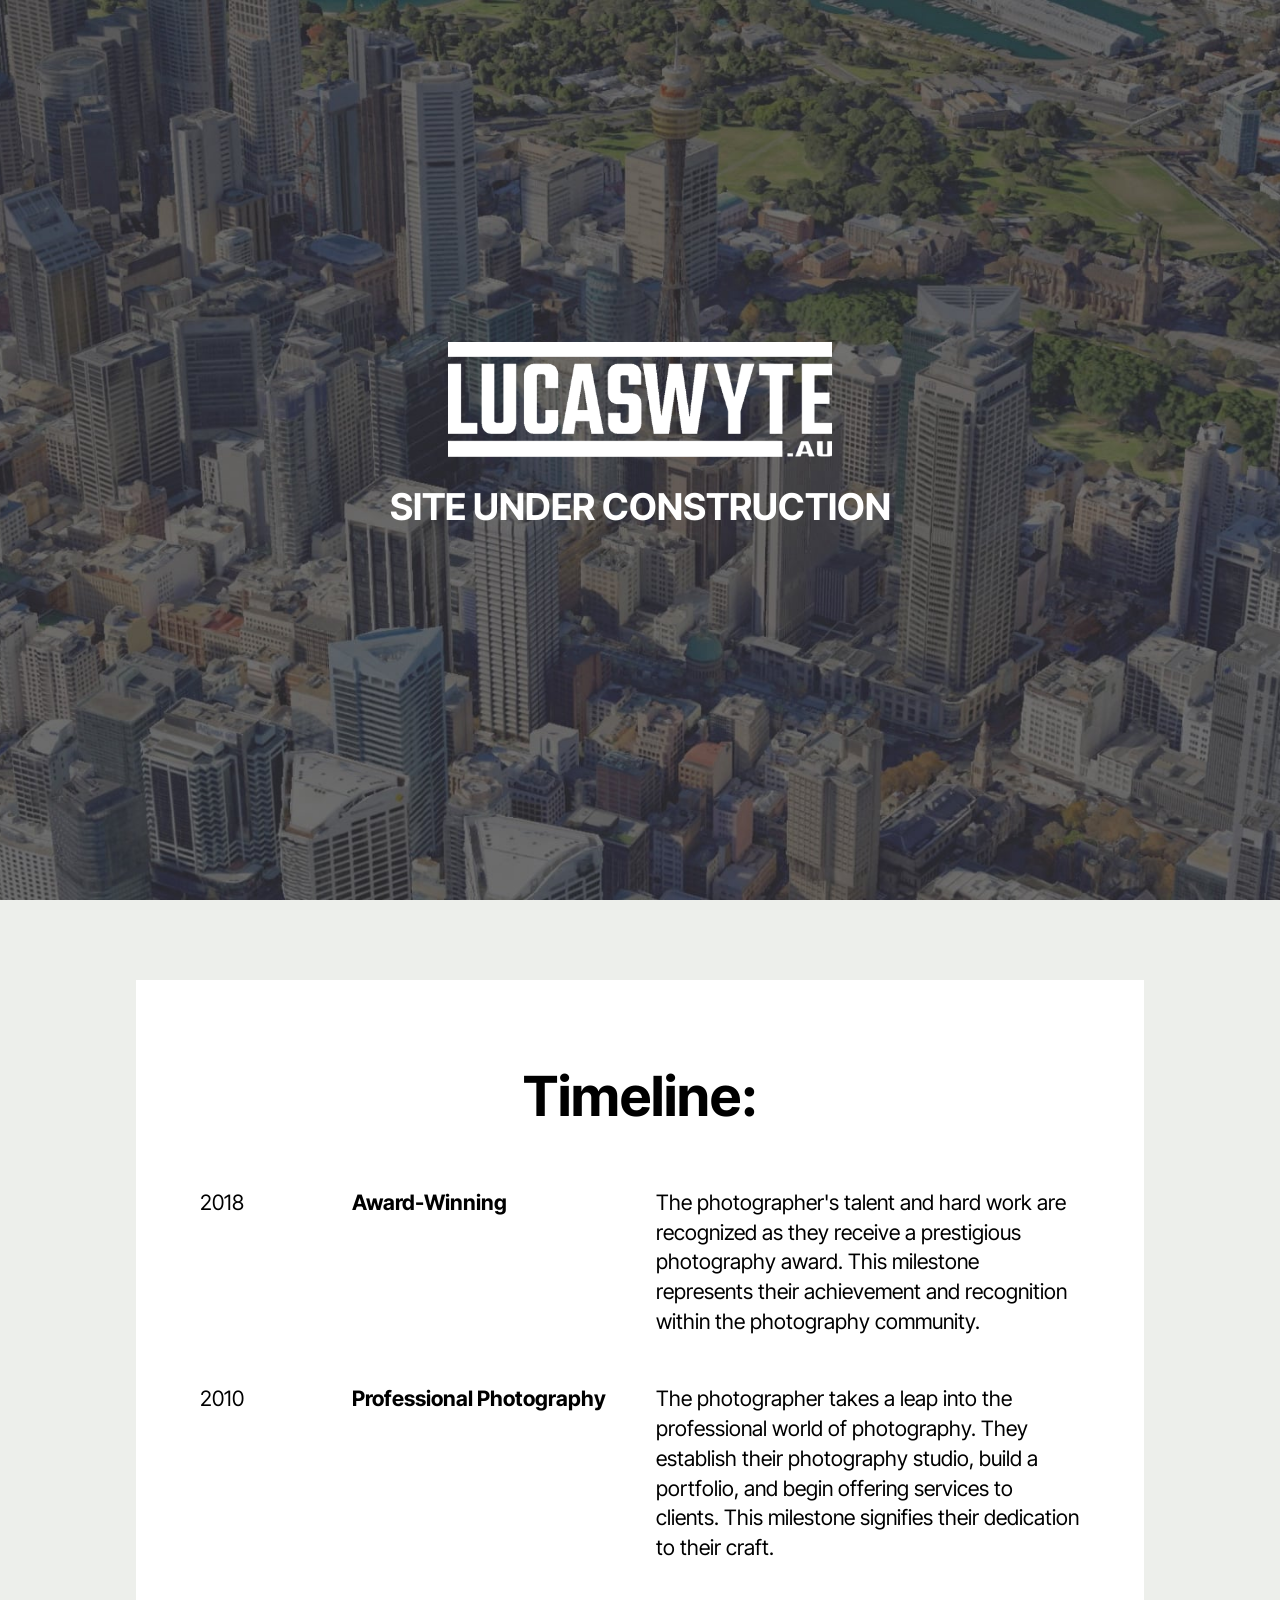
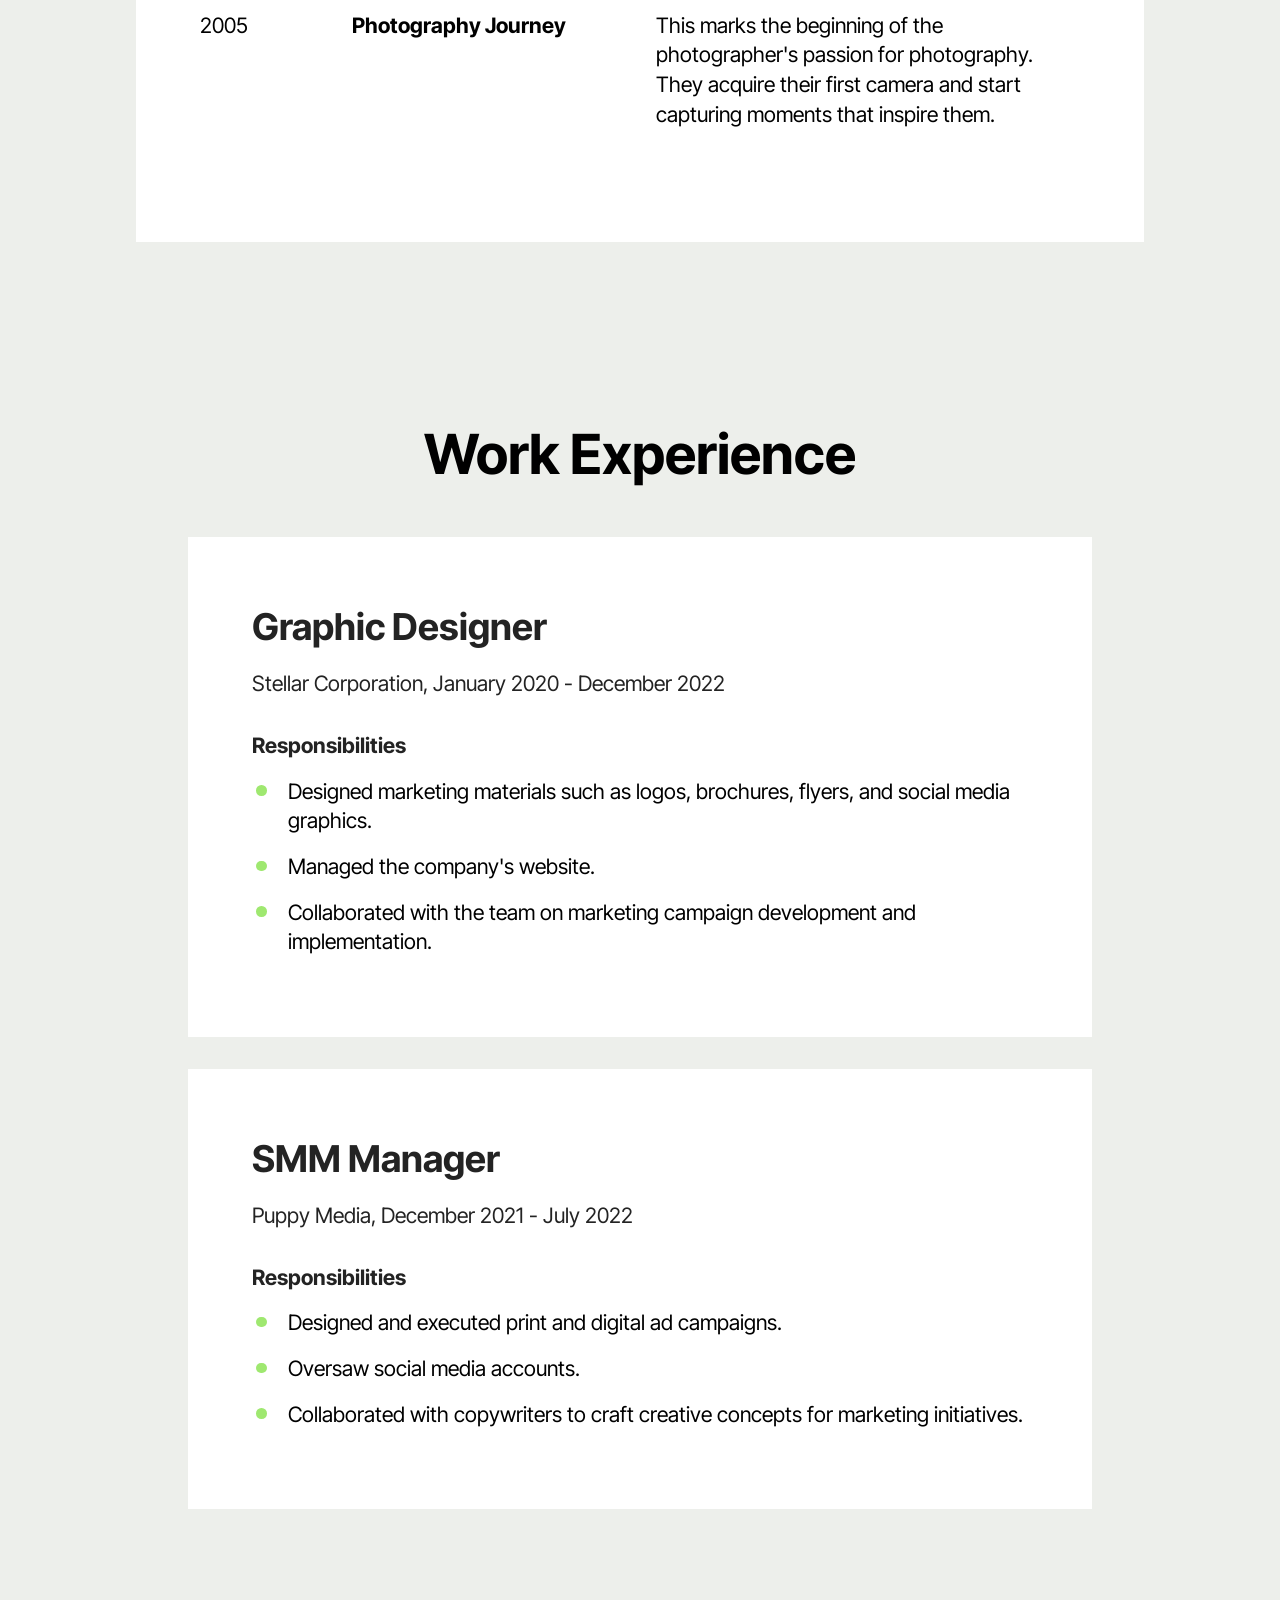
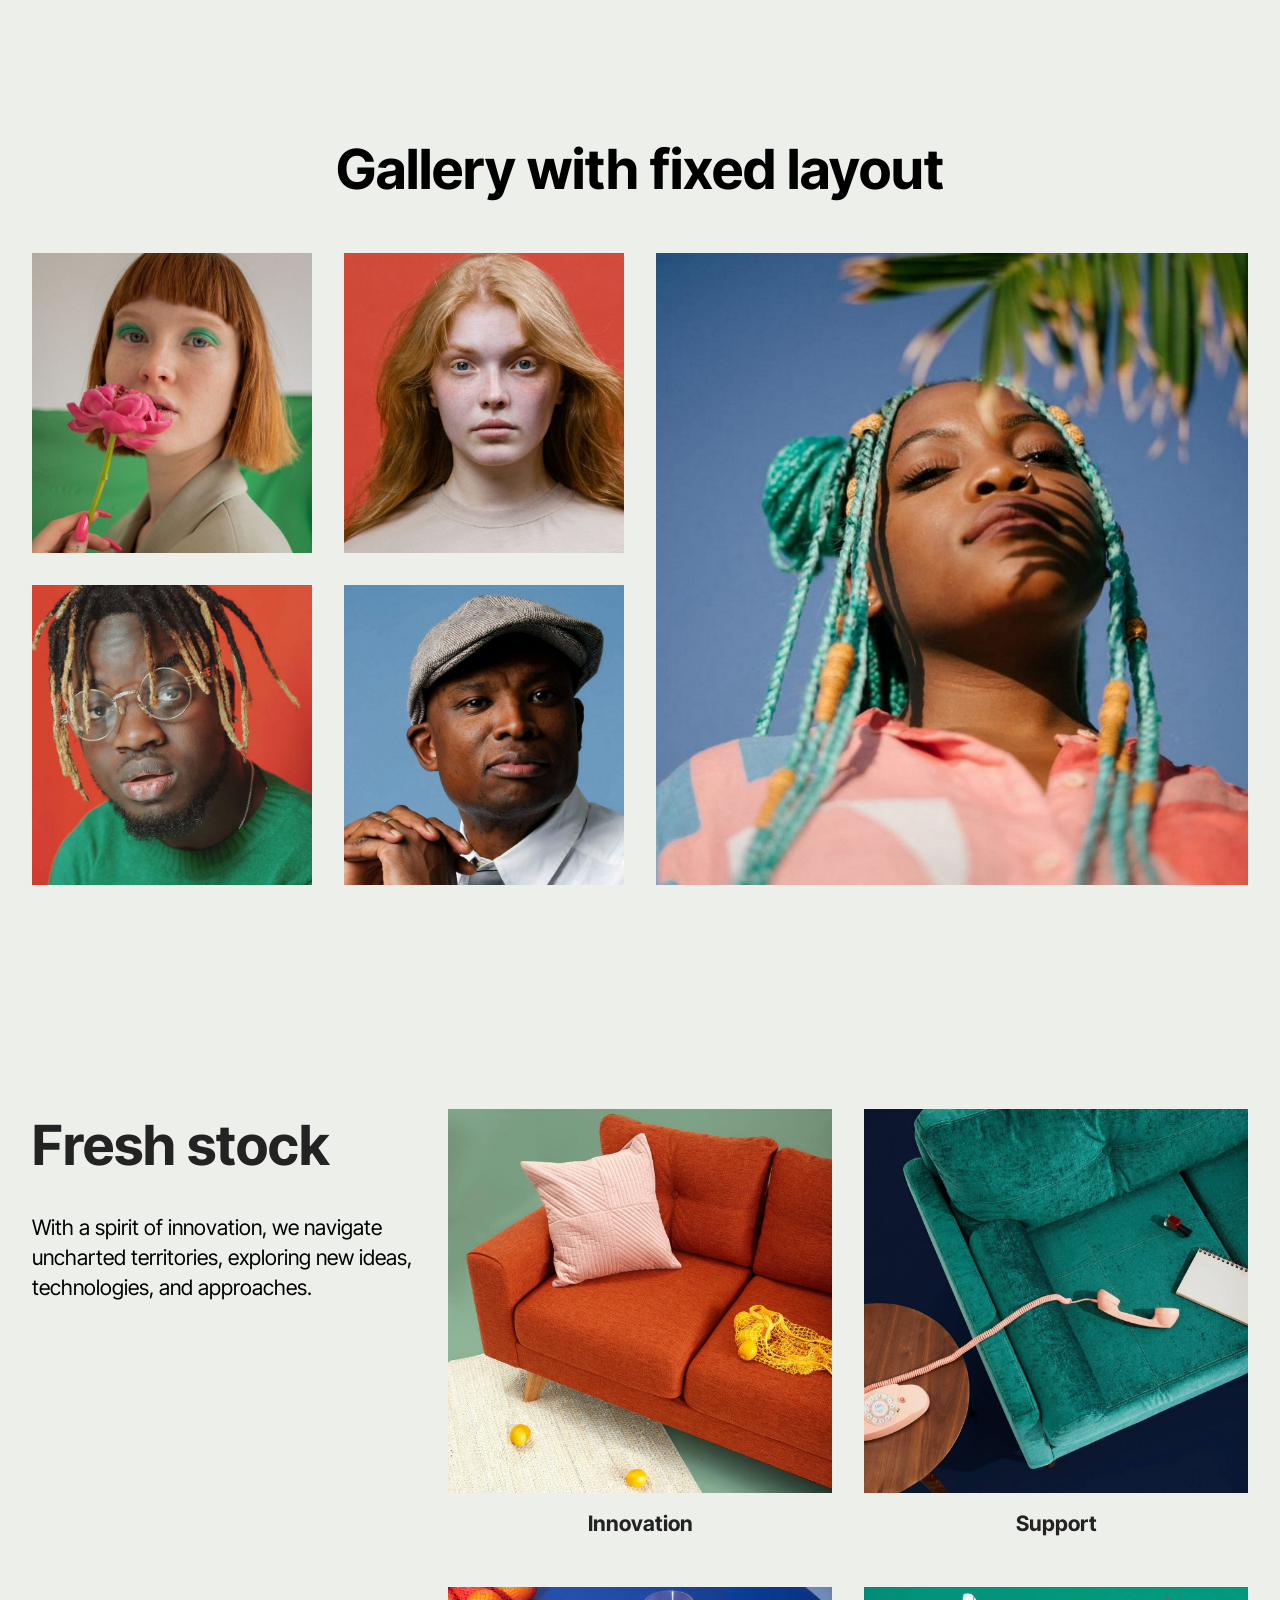
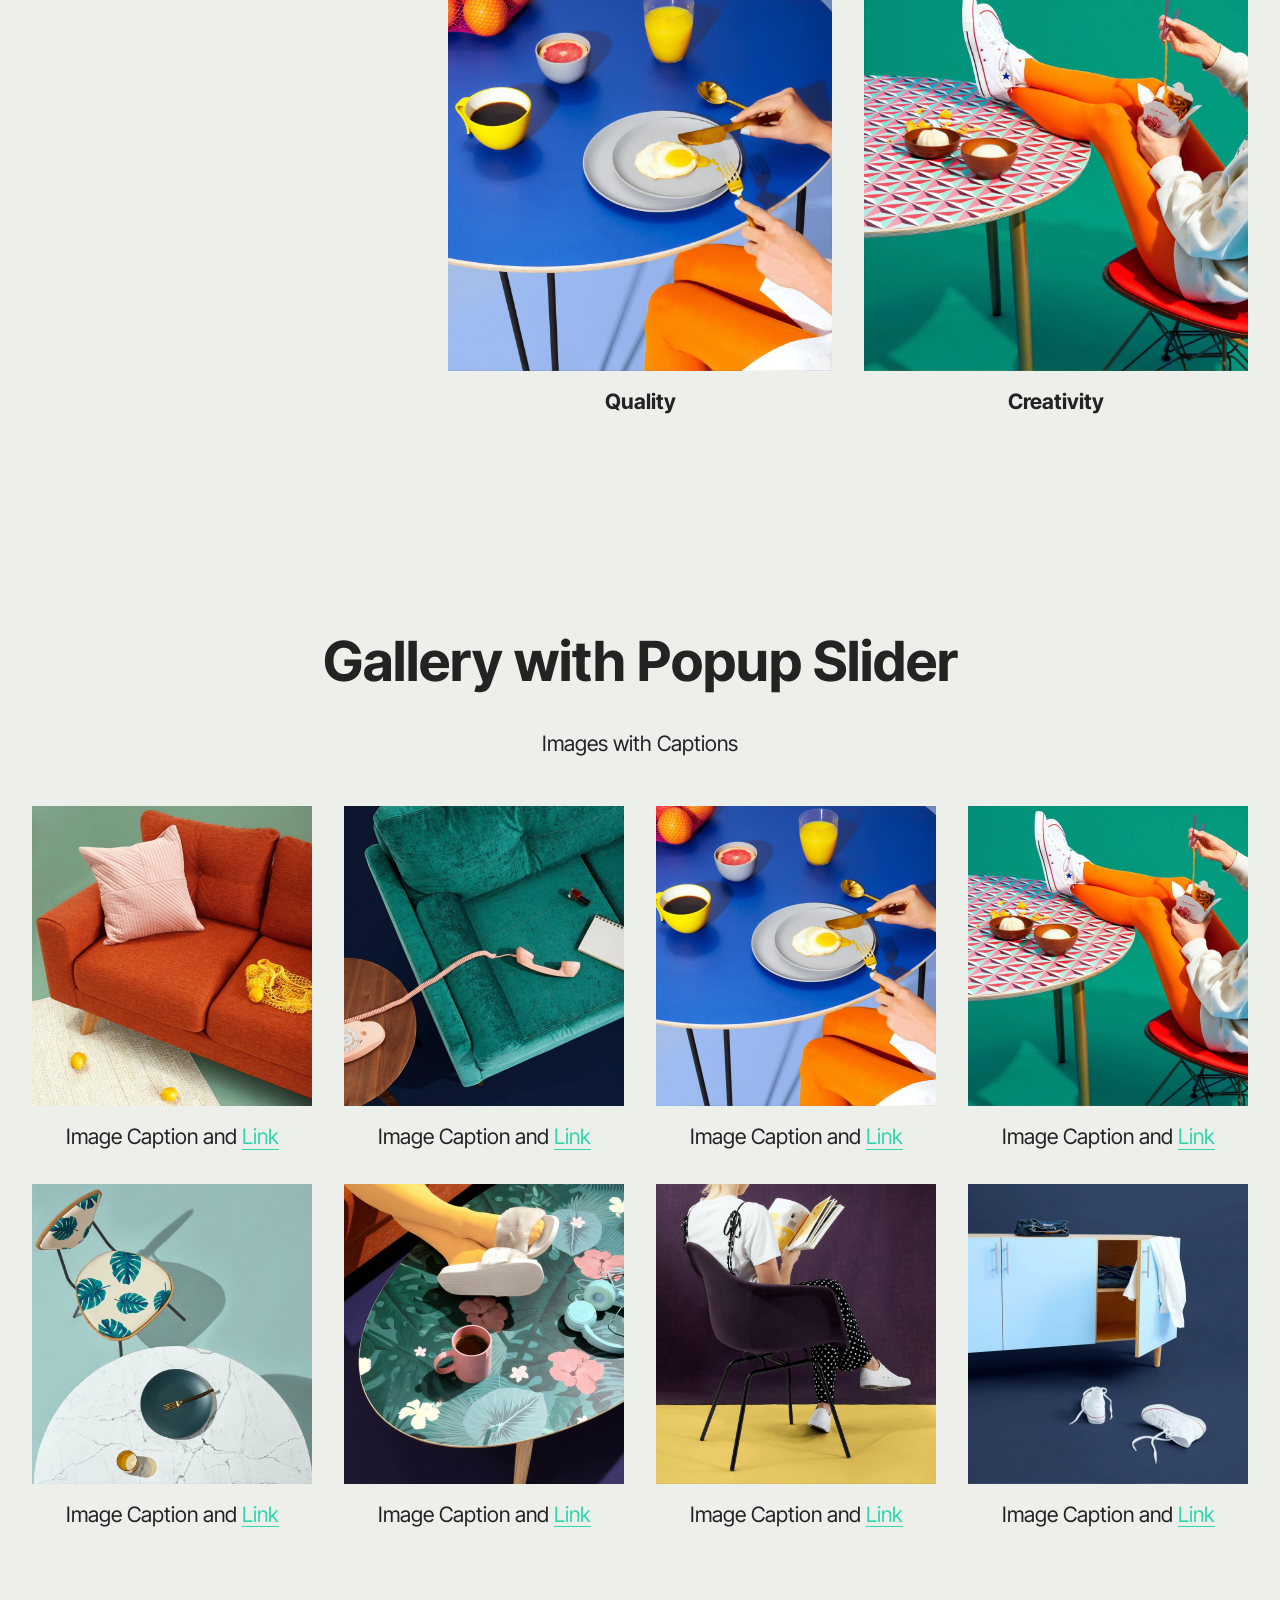
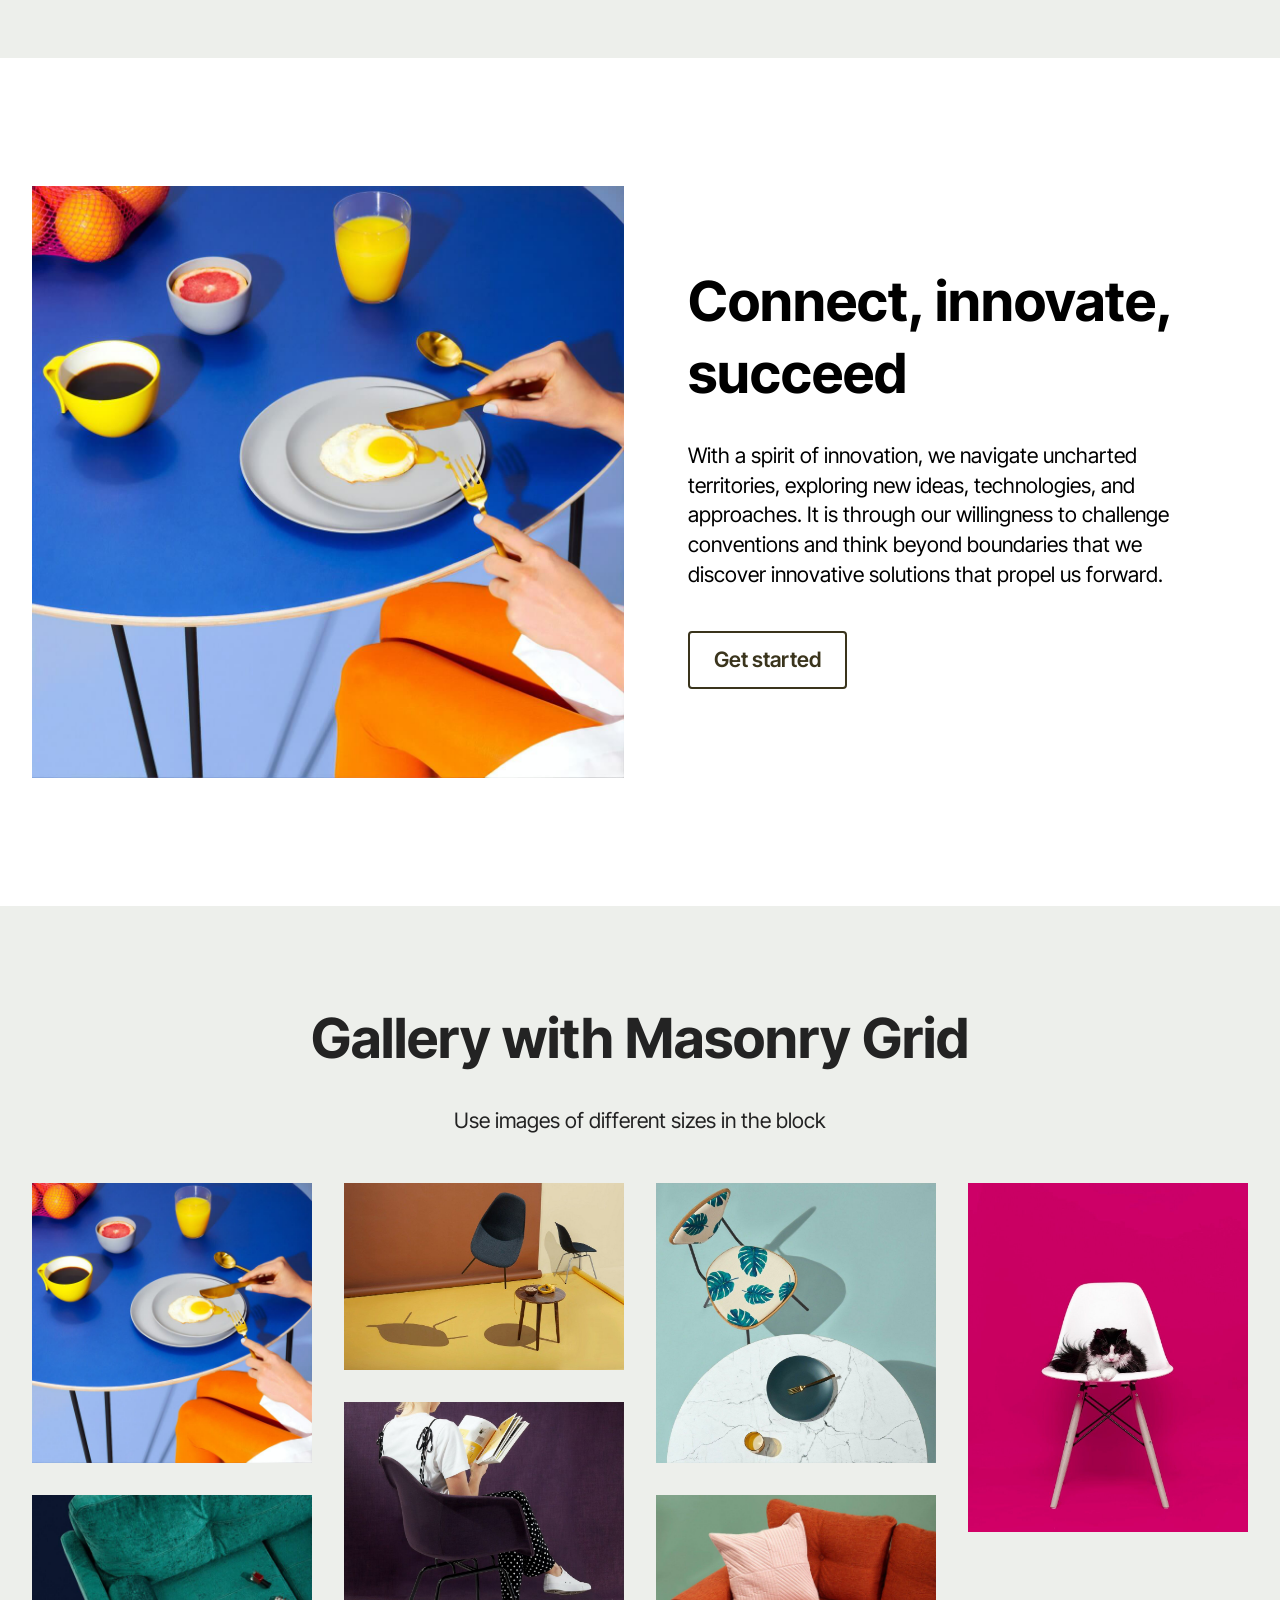
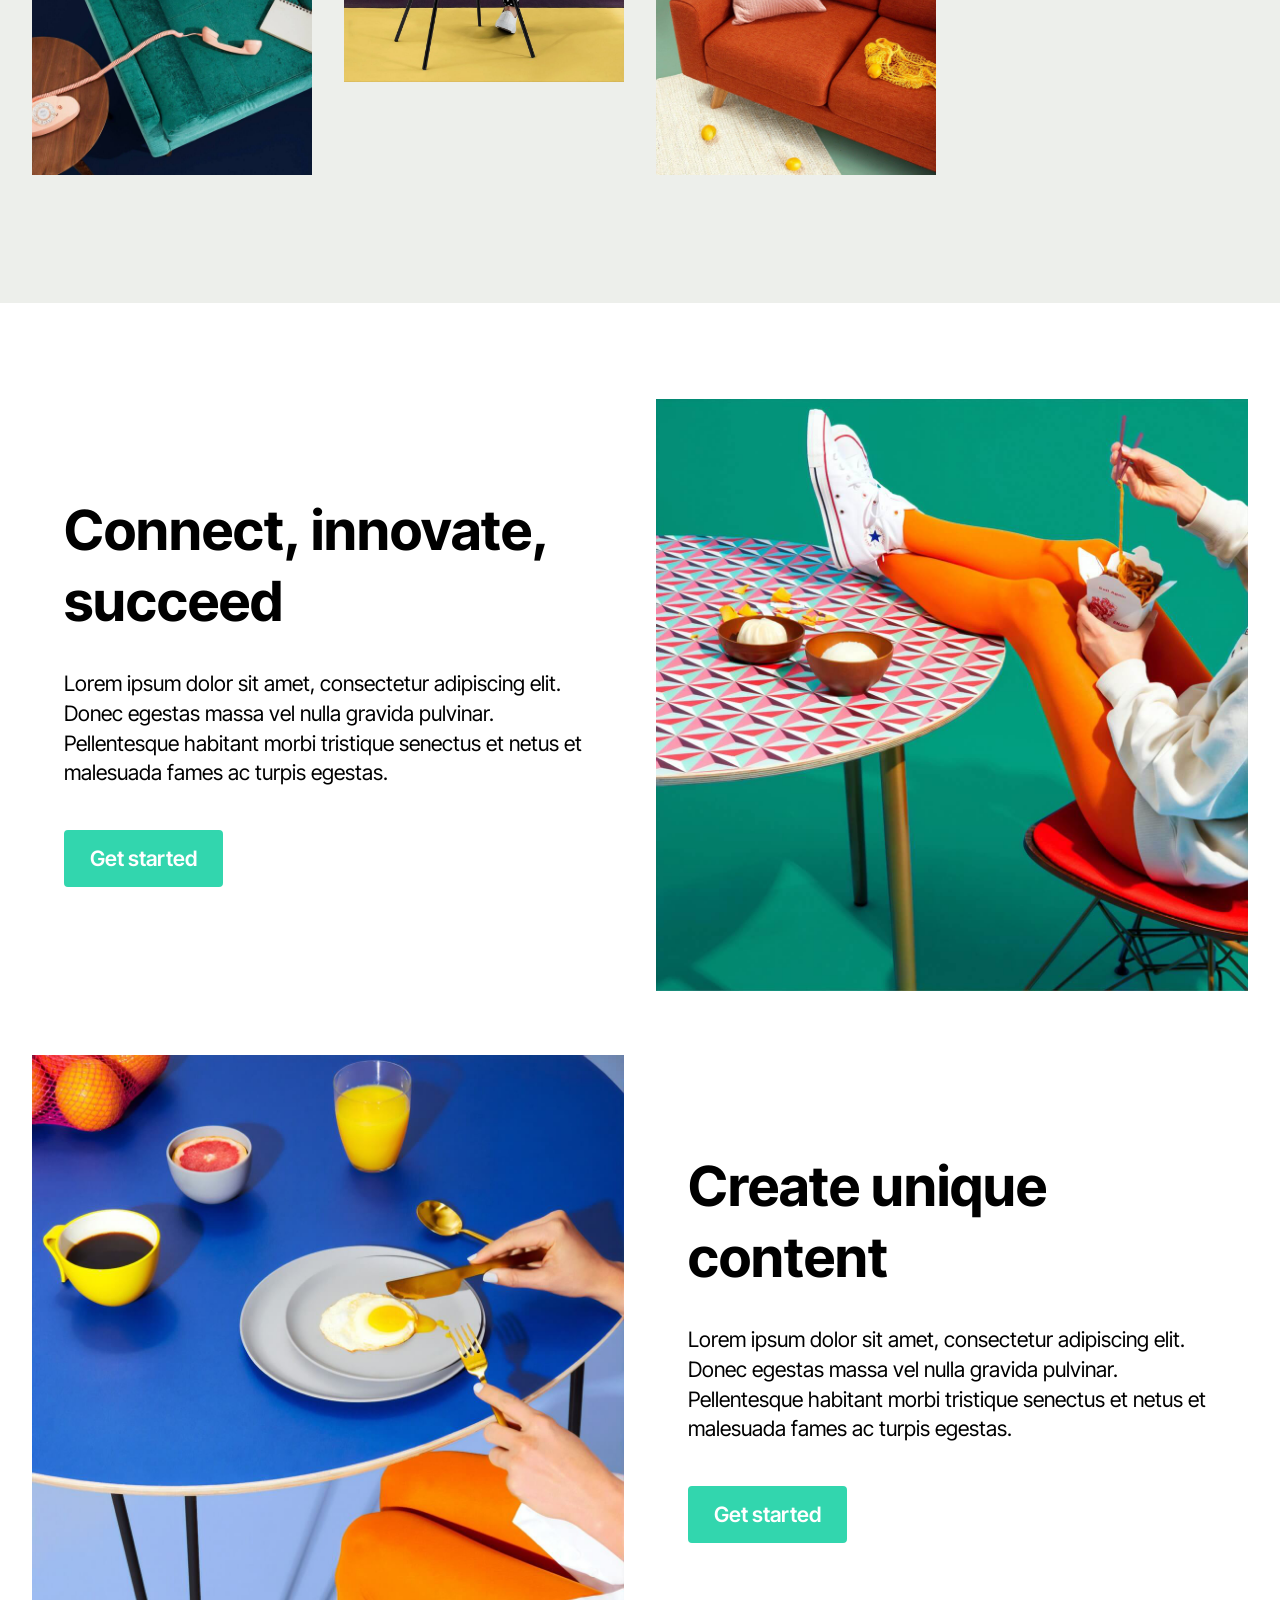
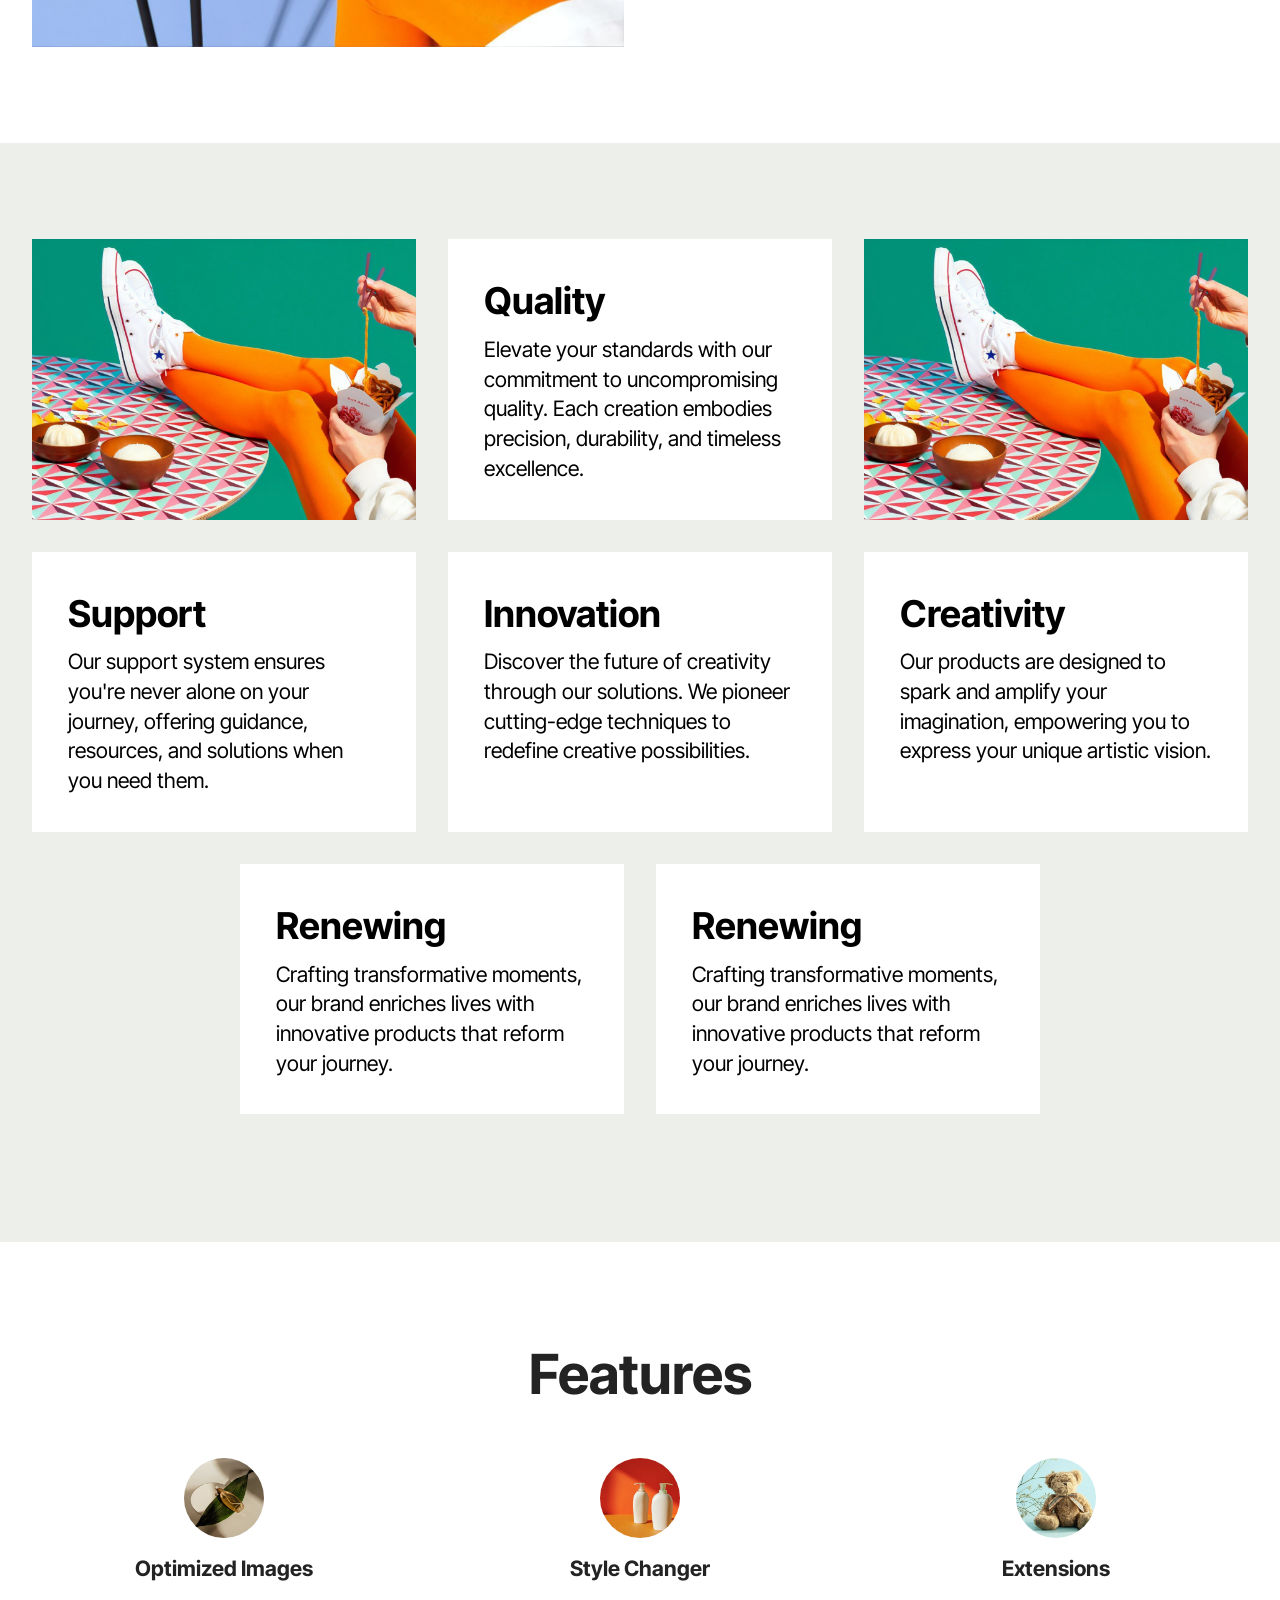
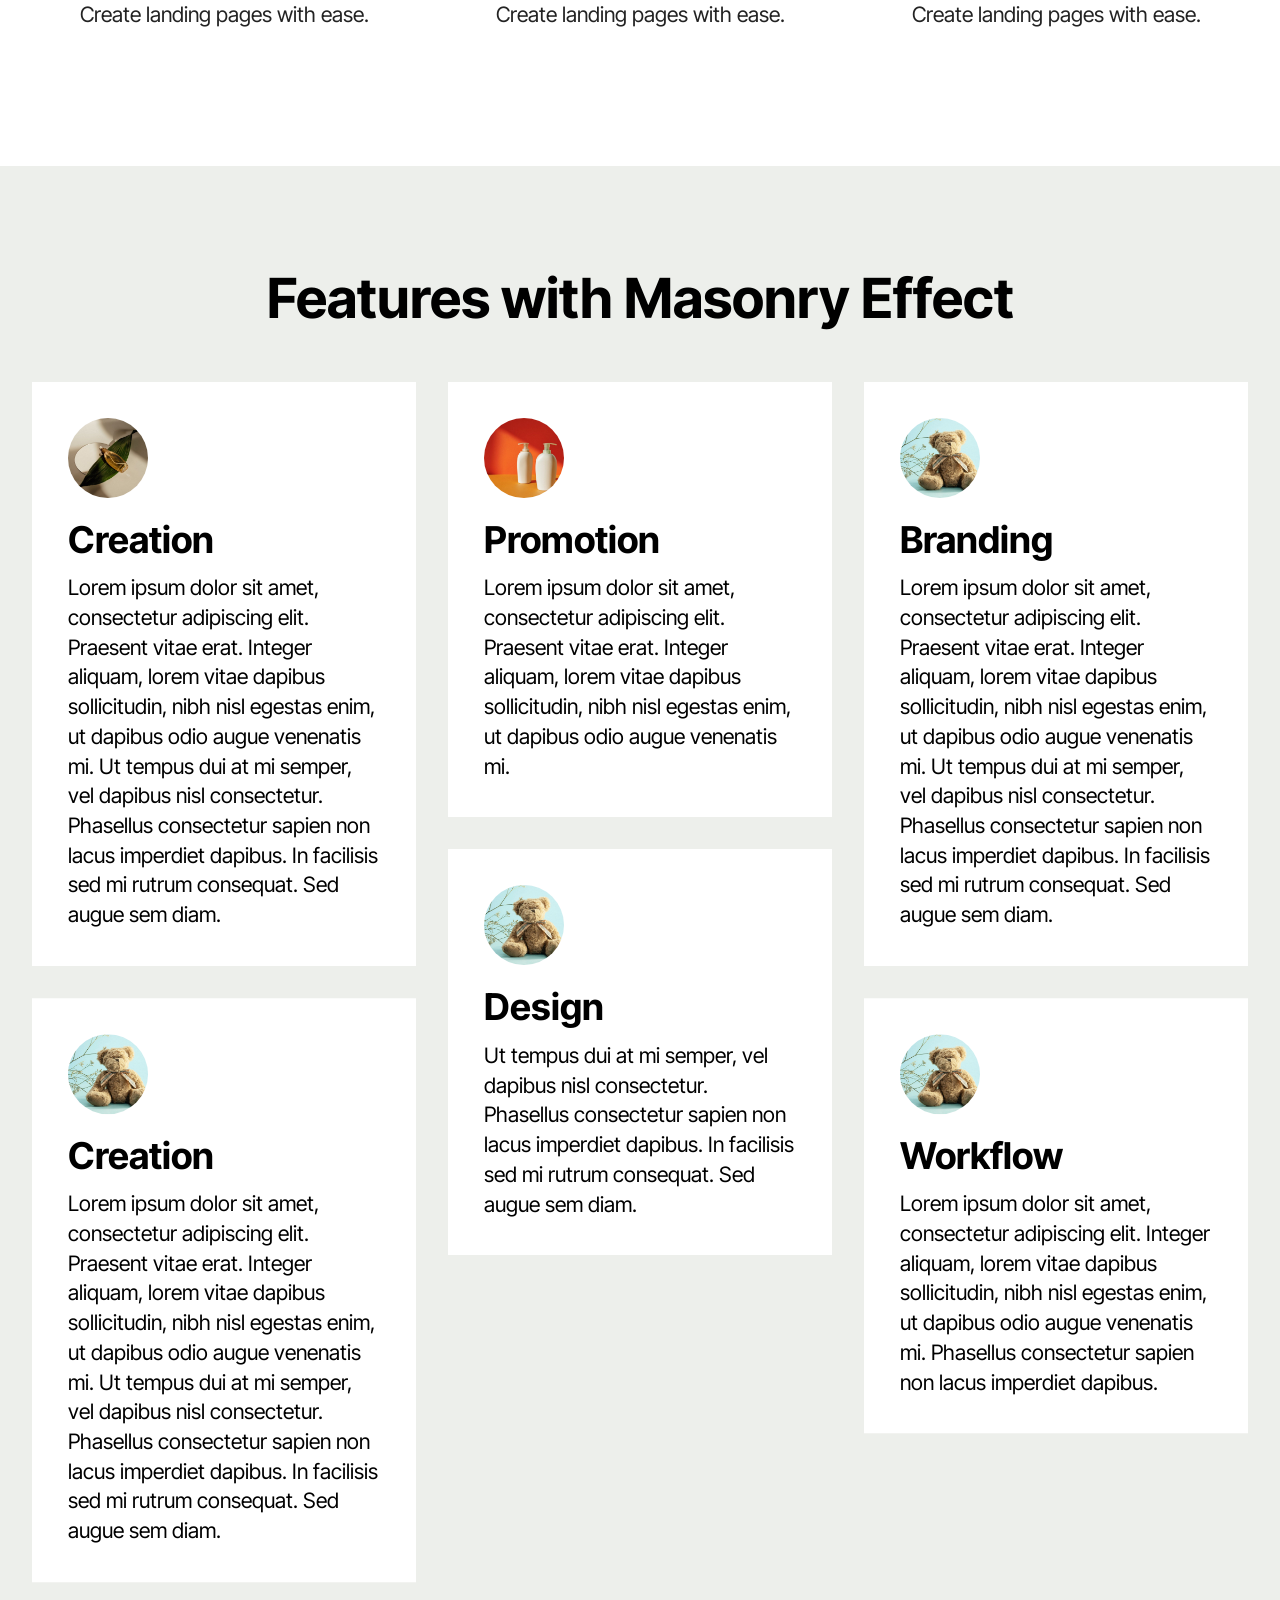
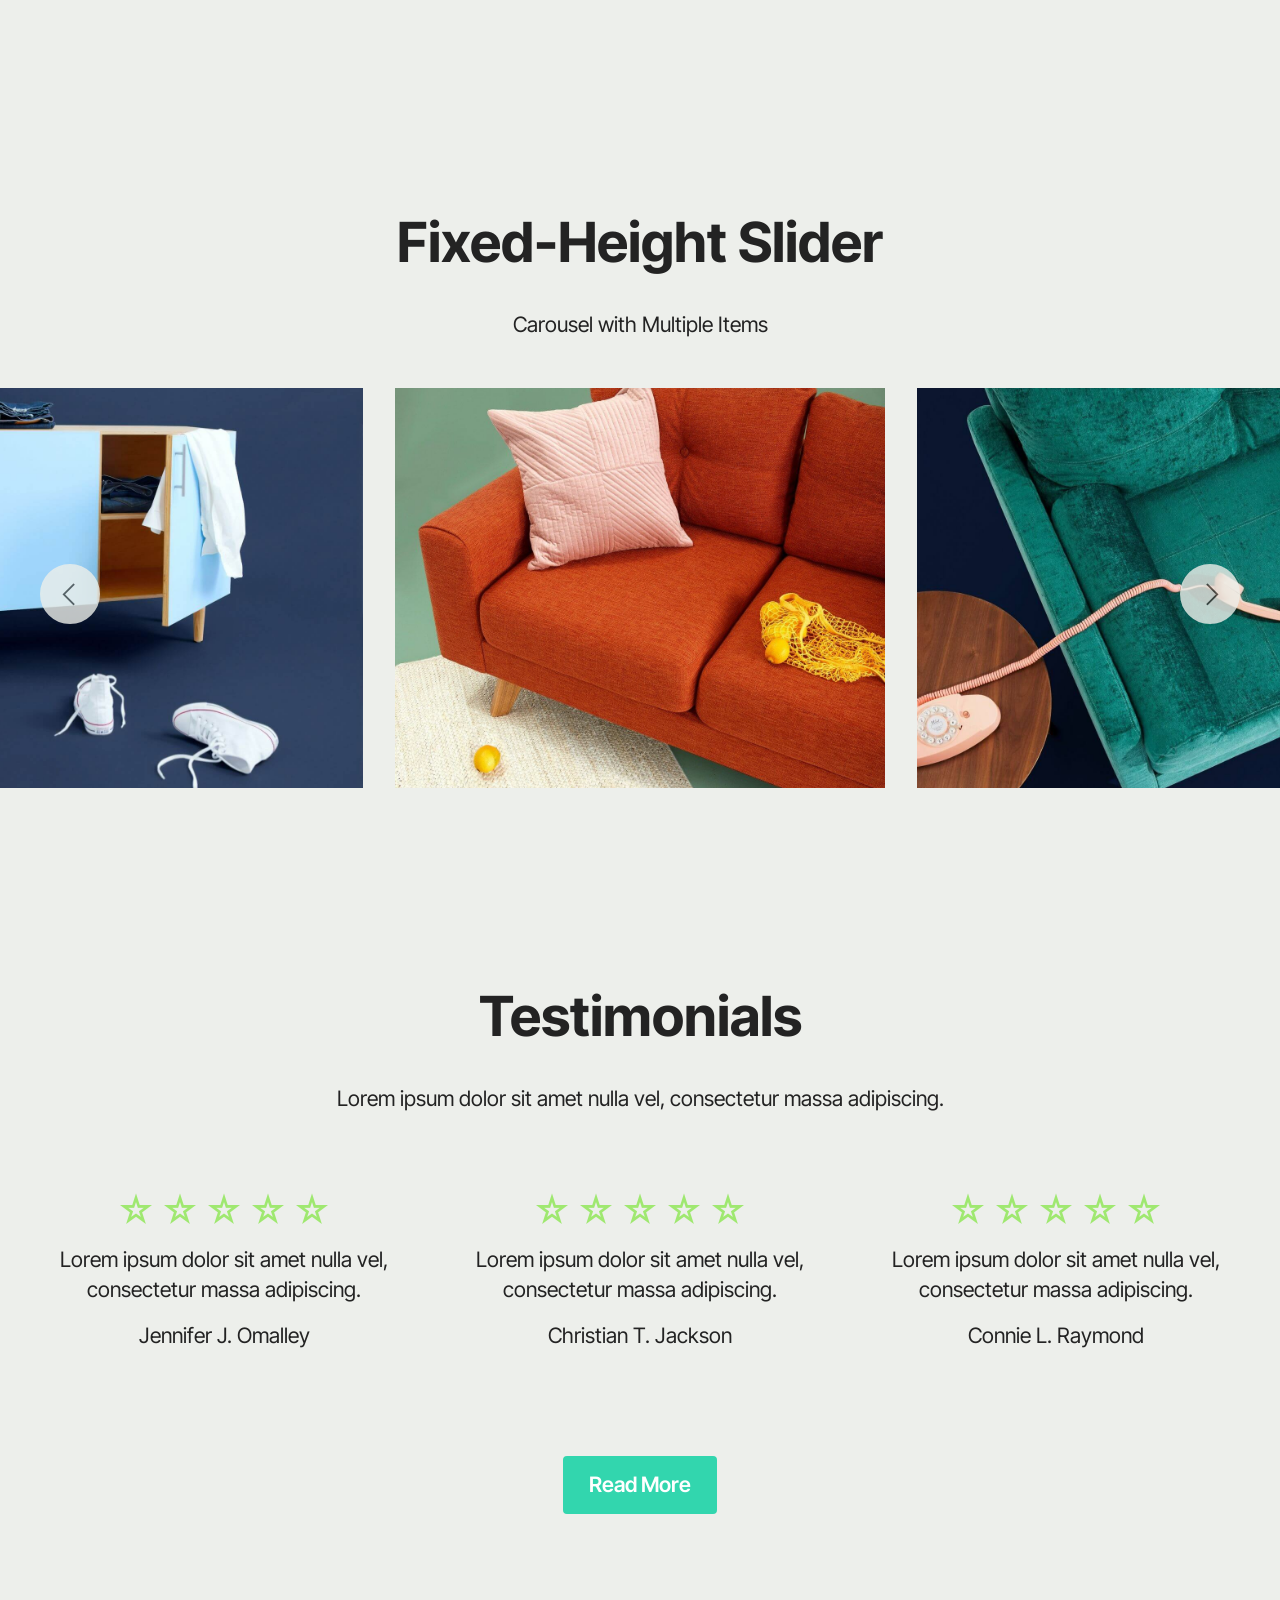
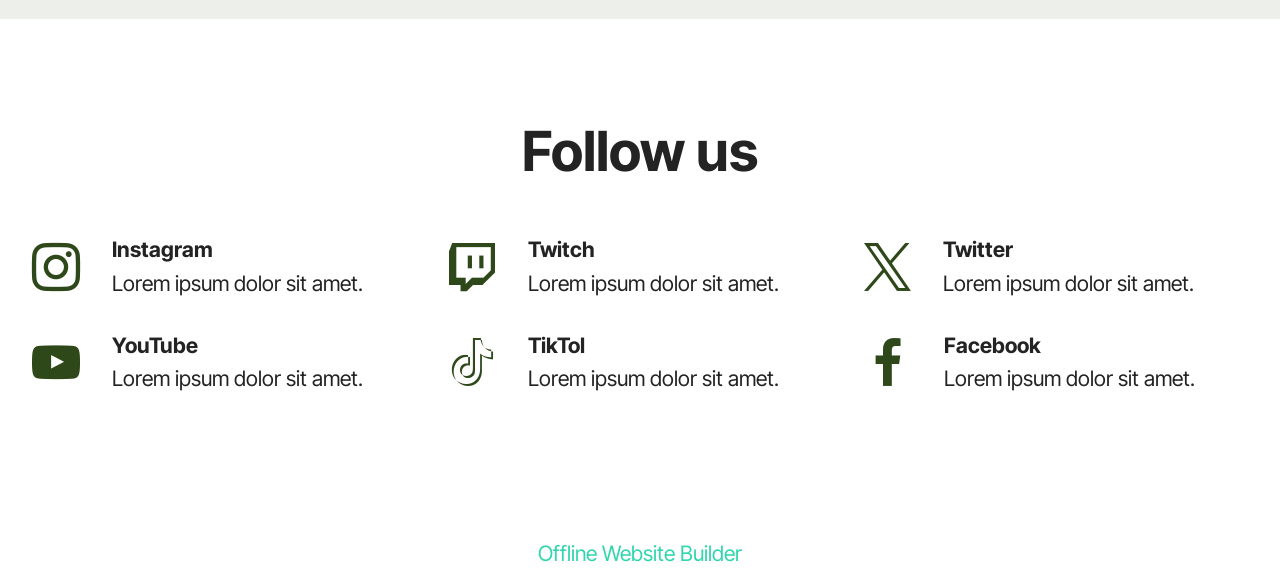
==== commit dfd890a2: "create github pages" ====
--- a/index.html
+++ b/index.html
@@ -1,23 +1,24 @@
 <!DOCTYPE html>
 <html  >
 <head>
-  <!-- Site made with Mobirise Website Builder v5.9.0, https://mobirise.com -->
+  <!-- Site made with Mobirise Website Builder v6.1.11, https://mobirise.com -->
   <meta charset="UTF-8">
   <meta http-equiv="X-UA-Compatible" content="IE=edge">
-  <meta name="generator" content="Mobirise v5.9.0, mobirise.com">
+  <meta name="generator" content="Mobirise v6.1.11, mobirise.com">
   <meta name="viewport" content="width=device-width, initial-scale=1, minimum-scale=1">
   <link rel="shortcut icon" href="assets/images/lucas-wyte-au-stacked-w-128x128.png" type="image/x-icon">
   <meta name="description" content="Landing page & redirect links to social networking profiles">
   
   
   <title>LUCASWYTE.AU main page</title>
+  <link rel="stylesheet" href="assets/web/assets/mobirise-icons2/mobirise2.css">
   <link rel="stylesheet" href="assets/bootstrap/css/bootstrap.min.css">
-  <link rel="stylesheet" href="assets/bootstrap/css/bootstrap-grid.min.css">
-  <link rel="stylesheet" href="assets/bootstrap/css/bootstrap-reboot.min.css">
+  <link rel="stylesheet" href="assets/socicon/css/styles.css">
   <link rel="stylesheet" href="assets/theme/css/style.css">
+  <link rel="stylesheet" href="assets/gallery/style.css">
   <link rel="preload" href="https://fonts.googleapis.com/css?family=Inter+Tight:100,200,300,400,500,600,700,800,900,100i,200i,300i,400i,500i,600i,700i,800i,900i&display=swap" as="style" onload="this.onload=null;this.rel='stylesheet'">
   <noscript><link rel="stylesheet" href="https://fonts.googleapis.com/css?family=Inter+Tight:100,200,300,400,500,600,700,800,900,100i,200i,300i,400i,500i,600i,700i,800i,900i&display=swap"></noscript>
-  <link rel="preload" as="style" href="assets/mobirise/css/mbr-additional.css"><link rel="stylesheet" href="assets/mobirise/css/mbr-additional.css" type="text/css">
+  <link rel="preload" as="style" href="assets/mobirise/css/mbr-additional.css?v=IyrlFm"><link rel="stylesheet" href="assets/mobirise/css/mbr-additional.css?v=IyrlFm" type="text/css">
 
   
   
@@ -47,12 +48,1259 @@
   </div>
 </section>
 
-
-<script src="assets/bootstrap/js/bootstrap.bundle.min.js"></script>
-  <script src="assets/smoothscroll/smooth-scroll.js"></script>
-  <script src="assets/ytplayer/index.js"></script>
-  <script src="assets/theme/js/script.js"></script>
-  
+<section data-bs-version="5.1" class="timeline04 cid-uVd7d4hf1H" id="timeline04-2">
+  
+
+  
+  
+  <div class="container">
+    <div class="row justify-content-center">
+      <div class="card col-md-12 col-lg-10">
+        <div class="card-wrapper">
+          <div class="row justify-content-center">
+            <div class="col-12 mb-5 content-head">
+              <h3 class="card-title mbr-fonts-style mbr-white mt-3 display-2">
+                <strong>Timeline:</strong>
+              </h3>
+              
+            </div>
+          </div>
+          <div class="card-box">
+            <div class="row justify-content-center item features-without-image mb-5">
+              <div class="col-12 col-lg-2">
+                <h5 class="mbr-card-title mbr-fonts-style mt-0 mb-3 display-7">
+                  2018
+                </h5>
+              </div>
+              <div class="col-12 col-lg-4">
+                <h6 class="mbr-card-subtitle mbr-fonts-style mt-0 mb-3 display-7">
+                  <strong>Award-Winning</strong>
+                </h6>
+              </div>
+              <div class="col-md-12 col-lg item-wrapper">
+                <p class="mbr-text mbr-fonts-style mt-0 mb-0 display-7">
+                  The photographer's talent and hard work are recognized as they receive a prestigious photography
+                  award. This milestone represents their achievement and recognition within the photography community.
+                </p>
+              </div>
+            </div>
+            <div class="row justify-content-center item features-without-image mb-5">
+              <div class="col-12 col-lg-2">
+                <h5 class="mbr-card-title mbr-fonts-style mt-0 mb-3 display-7">
+                  2010
+                </h5>
+
+              </div>
+              <div class="col-12 col-lg-4">
+                <h6 class="mbr-card-subtitle mbr-fonts-style mt-0 mb-3 display-7">
+                  <strong>Professional Photography</strong>
+                </h6>
+              </div>
+              <div class="col-md-12 col-lg item-wrapper">
+                <p class="mbr-text mbr-fonts-style mt-0 mb-0 display-7">
+                  The photographer takes a leap into the professional world of photography. They establish their
+                  photography studio, build a portfolio, and begin offering services to clients. This milestone
+                  signifies their dedication to their craft.
+                </p>
+              </div>
+            </div>
+            <div class="row justify-content-center item features-without-image mb-5">
+              <div class="col-12 col-lg-2">
+                <h5 class="mbr-card-title mbr-fonts-style mt-0 mb-3 display-7">
+                  2005
+                </h5>
+              </div>
+              <div class="col-12 col-lg-4">
+                <h6 class="mbr-card-subtitle mbr-fonts-style mt-0 mb-3 display-7">
+                  <strong>Photography Journey</strong>
+                </h6>
+              </div>
+              <div class="col-md-12 col-lg item-wrapper">
+                <p class="mbr-text mbr-fonts-style mt-0 mb-0 display-7">
+                  This marks the beginning of the photographer's passion for photography. They acquire their first
+                  camera and start capturing moments that inspire them.
+                </p>
+              </div>
+            </div>
+          </div>
+        </div>
+      </div>
+    </div>
+  </div>
+</section>
+
+<section data-bs-version="5.1" class="list06 cid-uVd7h0NcBk" id="list06-3">
+    
+    <div class="container">
+        <div class="col-12 mb-5 content-head">
+            <h3 class="mbr-section-title mbr-fonts-style align-center mb-0 display-2">
+                <strong>Work Experience</strong>
+            </h3>
+            
+        </div>
+        <div class="row justify-content-center ">
+            <div class="col-12 col-lg-9">
+                <div class="item features-without-image col-12 active">
+                    <div class="item-wrapper">
+                        <h5 class="mbr-card-title mbr-fonts-style mt-0 mb-3 display-5">
+                            <strong>Graphic Designer</strong>
+                        </h5>
+                        <h6 class="mbr-card-subtitle mbr-fonts-style mt-0 mb-4 display-7">
+                            Stellar Corporation, January 2020 - December 2022<br>
+                        </h6>
+                        <h6 class="mbr-card-subtitle mbr-fonts-style mt-0 mb-3 display-7">
+                            <strong>Responsibilities</strong>
+                        </h6>
+                        <div class="counter-container mbr-text mbr-fonts-style display-7">
+                            <ul>
+                                <li>Designed marketing materials such as logos, brochures, flyers, and social media
+                                    graphics.</li>
+                                <li>Managed the company's website.</li>
+                                <li>Collaborated with the team on marketing campaign development and implementation.
+                                </li>
+                            </ul>
+                        </div>
+                        
+                        
+                        
+                    </div>
+                </div>
+                <div class="item features-without-image col-12">
+                    <div class="item-wrapper">
+                        <h5 class="mbr-card-title mbr-fonts-style mt-0 mb-3 display-5">
+                            <strong>SMM Manager</strong>
+                        </h5>
+                        <h6 class="mbr-card-subtitle mbr-fonts-style mt-0 mb-4 display-7">
+                            Puppy Media, December 2021 - July 2022</h6>
+                        <h6 class="mbr-card-subtitle mbr-fonts-style mt-0 mb-3 display-7">
+                            <strong>Responsibilities</strong>
+                        </h6>
+                        <div class="counter-container mbr-text mbr-fonts-style display-7">
+                            <ul>
+                                <li>Designed and executed print and digital ad campaigns.</li>
+                                <li>Oversaw social media accounts.</li>
+                                <li>Collaborated with copywriters to craft creative concepts for marketing initiatives.
+                                </li>
+                            </ul>
+                        </div>
+                        
+                        
+                        
+                    </div>
+                </div>
+            </div>
+        </div>
+    </div>
+</section>
+
+<section data-bs-version="5.1" class="gallery05 cid-uVd7r6cCNy" id="gallery05-8">
+    
+
+    
+    
+    <div class="container">
+        <div class="row justify-content-center">
+            <div class="col-md-12 content-head mb-5">
+                <h1 class="mbr-section-title mbr-fonts-style mb-0 display-2">
+                    <strong>Gallery with fixed layout</strong>
+                </h1>
+                
+            </div>
+        </div>
+        <div class="row justify-content-center  blockContent">
+            <div class="col-12 col-lg-6">
+                <div class="row">
+                    <div class="col-xs-12 col-sm-12 col-md-6 col-lg-6 active">
+                        <div class="item-wrapper">
+                            <div class="item-img">
+                                <img src="assets/images/team2.webp" alt="Mobirise Website Builder" title="" data-slide-to="0" data-bs-slide-to="0" class="smallImage">
+                            </div>
+
+                        </div>
+                    </div>
+                    <div class="col-md-6 col-xs-12 col-sm-12 col-lg-6">
+                        <div class="item-wrapper">
+                            <div class="item-img">
+                                <img src="assets/images/team4.webp" alt="Mobirise Website Builder" title="" data-slide-to="1" data-bs-slide-to="1" class="smallImage">
+                            </div>
+
+                        </div>
+                    </div>
+                    <div class="col-xs-12 col-sm-12 col-md-6 col-lg-6">
+                        <div class="item-wrapper">
+                            <div class="item-img">
+                                <img src="assets/images/team6.webp" alt="Mobirise Website Builder" title="" data-slide-to="2" data-bs-slide-to="2" class="smallImage">
+                            </div>
+                        </div>
+                    </div>
+                    <div class="col-xs-12 col-sm-12 col-md-6 col-lg-6">
+                        <div class="item-wrapper">
+                            <div class="item-img">
+                                <img src="assets/images/team3.webp" alt="Mobirise Website Builder" title="" data-slide-to="3" data-bs-slide-to="3" class="smallImage">
+                            </div>
+                        </div>
+                    </div>
+                </div>
+            </div>
+            <div class="col-12 col-lg-6">
+                <div class="item-wrapper">
+                    <div class="item-img ">
+                        <img class="w-100 largeImage" src="assets/images/team5.webp" alt="Mobirise Website Builder" data-slide-to="3" data-bs-slide-to="3">
+                    </div>
+
+                </div>
+            </div>
+        </div>
+    </div>
+</section>
+
+<section data-bs-version="5.1" class="gallery09 cid-uVd7qnZiEB" id="gallery09-7">
+  
+
+  
+
+  <div class="container">
+    <div class="row justify-content-center">
+      <div class="col-12 col-md-12 col-lg-4 main-text">
+        <div class="">
+          <h5 class="mbr-section-title mbr-fonts-style mt-0 mb-4 display-2"><strong>Fresh stock</strong></h5>
+          <h6 class="mbr-section-subtitle mbr-fonts-style mt-0 mb-4 display-7">
+            With a spirit of innovation, we navigate uncharted territories, exploring new ideas,
+            technologies, and approaches.</h6>
+          
+        </div>
+      </div>
+
+      <div class="col-lg-8 side-features row">
+        <div class="item features-image col-12 col-md-6 col-lg-6 active">
+          <div class="item-wrapper">
+            <div class="item-img">
+              <img src="assets/images/gallery01.webp" alt="Mobirise Website Builder" title="" data-slide-to="1" data-bs-slide-to="1">
+            </div>
+            <div class="item-content align-left">
+              <h5 class="item-title mbr-fonts-style mt-3 mb-3 display-7">
+                <strong>Innovation</strong>
+              </h5>
+            </div>
+          </div>
+        </div>
+        <div class="item features-image col-12 col-md-6 col-lg-6 active">
+          <div class="item-wrapper">
+            <div class="item-img">
+              <img src="assets/images/gallery02.webp" alt="Mobirise Website Builder" title="" data-slide-to="2" data-bs-slide-to="2">
+            </div>
+            <div class="item-content align-left">
+              <h5 class="item-title mbr-fonts-style mt-3 mb-3 display-7">
+                <strong>Support</strong>
+              </h5>
+            </div>
+          </div>
+        </div>
+        <div class="item features-image col-12 col-md-6 col-lg-6 active">
+          <div class="item-wrapper">
+            <div class="item-img">
+              <img src="assets/images/gallery03.webp" alt="Mobirise Website Builder" title="" data-slide-to="3" data-bs-slide-to="3">
+            </div>
+            <div class="item-content align-left">
+              <h5 class="item-title mbr-fonts-style mt-3 mb-3 display-7">
+                <strong>Quality</strong>
+              </h5>
+            </div>
+          </div>
+        </div>
+        <div class="item features-image col-12 col-md-6 col-lg-6 active">
+          <div class="item-wrapper">
+            <div class="item-img">
+              <img src="assets/images/gallery04.webp" alt="Mobirise Website Builder" title="" data-slide-to="4" data-bs-slide-to="4">
+            </div>
+            <div class="item-content align-left">
+              <h5 class="item-title mbr-fonts-style mt-3 mb-3 display-7">
+                <strong>Creativity</strong>
+              </h5>
+            </div>
+          </div>
+        </div>
+      </div>
+    </div>
+  </div>
+</section>
+
+<section data-bs-version="5.1" class="gallery1 mbr-gallery cid-uVd7txMDdV" id="gallery01-9">
+    
+    
+
+    <div class="container-fluid">
+        <div class="row justify-content-center">
+            <div class="col-12 content-head">
+                <div class="mb-5">
+                    <h3 class="mbr-section-title mbr-fonts-style align-center m-0 display-2"><strong>Gallery with Popup Slider</strong></h3>
+                    <h4 class="mbr-section-subtitle mbr-fonts-style align-center mb-0 mt-4 display-7">Images with Captions</h4>
+                </div>
+            </div>
+        </div>
+        
+        <div class="row mbr-gallery">
+            <div class="col-12 col-md-6 col-lg-3 item gallery-image">
+                <div class="item-wrapper mb-3" data-toggle="modal" data-bs-toggle="modal" data-target="#vjXTunGIqH-modal" data-bs-target="#vjXTunGIqH-modal">
+                    <img class="w-100" src="assets/images/gallery01.webp" alt="Mobirise Website Builder" data-slide-to="0" data-bs-slide-to="0" data-target="#lb-vjXTunGIqH" data-bs-target="#lb-vjXTunGIqH">
+                    <div class="icon-wrapper">
+                        <span class="mobi-mbri mobi-mbri-search mbr-iconfont mbr-iconfont-btn"></span>
+                    </div>
+                </div>
+                <h6 class="mbr-item-subtitle mbr-fonts-style align-center mb-0 mt-3 display-7">
+                    Image Caption and <a href="#" class="text-primary">Link</a>
+                </h6>
+            </div>
+            <div class="col-12 col-md-6 col-lg-3 item gallery-image">
+                <div class="item-wrapper mb-3" data-toggle="modal" data-bs-toggle="modal" data-target="#vjXTunGIqH-modal" data-bs-target="#vjXTunGIqH-modal">
+                    <img class="w-100" src="assets/images/gallery02.webp" alt="Mobirise Website Builder" data-slide-to="1" data-bs-slide-to="1" data-target="#lb-vjXTunGIqH" data-bs-target="#lb-vjXTunGIqH">
+                    <div class="icon-wrapper">
+                        <span class="mobi-mbri mobi-mbri-search mbr-iconfont mbr-iconfont-btn"></span>
+                    </div>
+                </div>
+                <h6 class="mbr-item-subtitle mbr-fonts-style align-center mb-0 mt-3 display-7">
+                    Image Caption and <a href="#" class="text-primary">Link</a>
+                </h6>
+            </div>
+            <div class="col-12 col-md-6 col-lg-3 item gallery-image">
+                <div class="item-wrapper mb-3" data-toggle="modal" data-bs-toggle="modal" data-target="#vjXTunGIqH-modal" data-bs-target="#vjXTunGIqH-modal">
+                    <img class="w-100" src="assets/images/gallery03.webp" alt="Mobirise Website Builder" data-slide-to="2" data-bs-slide-to="2" data-target="#lb-vjXTunGIqH" data-bs-target="#lb-vjXTunGIqH">
+                    <div class="icon-wrapper">
+                        <span class="mobi-mbri mobi-mbri-search mbr-iconfont mbr-iconfont-btn"></span>
+                    </div>
+                </div>
+                <h6 class="mbr-item-subtitle mbr-fonts-style align-center mb-0 mt-3 display-7">
+                    Image Caption and <a href="#" class="text-primary">Link</a>
+                </h6>
+            </div>
+            <div class="col-12 col-md-6 col-lg-3 item gallery-image">
+                <div class="item-wrapper mb-3" data-toggle="modal" data-bs-toggle="modal" data-target="#vjXTunGIqH-modal" data-bs-target="#vjXTunGIqH-modal">
+                    <img class="w-100" src="assets/images/gallery04.webp" alt="Mobirise Website Builder" data-slide-to="3" data-bs-slide-to="3" data-target="#lb-vjXTunGIqH" data-bs-target="#lb-vjXTunGIqH">
+                    <div class="icon-wrapper">
+                        <span class="mobi-mbri mobi-mbri-search mbr-iconfont mbr-iconfont-btn"></span>
+                    </div>
+                </div>
+                <h6 class="mbr-item-subtitle mbr-fonts-style align-center mb-0 mt-3 display-7">
+                    Image Caption and <a href="#" class="text-primary">Link</a>
+                </h6>
+            </div>
+            <div class="col-12 col-md-6 col-lg-3 item gallery-image">
+                <div class="item-wrapper mb-3" data-toggle="modal" data-bs-toggle="modal" data-target="#vjXTunGIqH-modal" data-bs-target="#vjXTunGIqH-modal">
+                    <img class="w-100" src="assets/images/gallery10.webp" alt="Mobirise Website Builder" data-slide-to="4" data-bs-slide-to="4" data-target="#lb-vjXTunGIqH" data-bs-target="#lb-vjXTunGIqH">
+                    <div class="icon-wrapper">
+                        <span class="mobi-mbri mobi-mbri-search mbr-iconfont mbr-iconfont-btn"></span>
+                    </div>
+                </div>
+                <h6 class="mbr-item-subtitle mbr-fonts-style align-center mb-0 mt-3 display-7">
+                    Image Caption and <a href="#" class="text-primary">Link</a>
+                </h6>
+            </div>
+            <div class="col-12 col-md-6 col-lg-3 item gallery-image">
+                <div class="item-wrapper mb-3" data-toggle="modal" data-bs-toggle="modal" data-target="#vjXTunGIqH-modal" data-bs-target="#vjXTunGIqH-modal">
+                    <img class="w-100" src="assets/images/gallery05.webp" alt="Mobirise Website Builder" data-slide-to="5" data-bs-slide-to="5" data-target="#lb-vjXTunGIqH" data-bs-target="#lb-vjXTunGIqH">
+                    <div class="icon-wrapper">
+                        <span class="mobi-mbri mobi-mbri-search mbr-iconfont mbr-iconfont-btn"></span>
+                    </div>
+                </div>
+                <h6 class="mbr-item-subtitle mbr-fonts-style align-center mb-0 mt-3 display-7">
+                    Image Caption and <a href="#" class="text-primary">Link</a>
+                </h6>
+            </div>
+            <div class="col-12 col-md-6 col-lg-3 item gallery-image">
+                <div class="item-wrapper mb-3" data-toggle="modal" data-bs-toggle="modal" data-target="#vjXTunGIqH-modal" data-bs-target="#vjXTunGIqH-modal">
+                    <img class="w-100" src="assets/images/gallery06.webp" alt="Mobirise Website Builder" data-slide-to="6" data-bs-slide-to="6" data-target="#lb-vjXTunGIqH" data-bs-target="#lb-vjXTunGIqH">
+                    <div class="icon-wrapper">
+                        <span class="mobi-mbri mobi-mbri-search mbr-iconfont mbr-iconfont-btn"></span>
+                    </div>
+                </div>
+                <h6 class="mbr-item-subtitle mbr-fonts-style align-center mb-0 mt-3 display-7">
+                    Image Caption and <a href="#" class="text-primary">Link</a>
+                </h6>
+            </div>
+            <div class="col-12 col-md-6 col-lg-3 item gallery-image">
+                <div class="item-wrapper mb-3" data-toggle="modal" data-bs-toggle="modal" data-target="#vjXTunGIqH-modal" data-bs-target="#vjXTunGIqH-modal">
+                    <img class="w-100" src="assets/images/gallery07.webp" alt="Mobirise Website Builder" data-slide-to="7" data-bs-slide-to="7" data-target="#lb-vjXTunGIqH" data-bs-target="#lb-vjXTunGIqH">
+                    <div class="icon-wrapper">
+                        <span class="mobi-mbri mobi-mbri-search mbr-iconfont mbr-iconfont-btn"></span>
+                    </div>
+                </div>
+                <h6 class="mbr-item-subtitle mbr-fonts-style align-center mb-0 mt-3 display-7">
+                    Image Caption and <a href="#" class="text-primary">Link</a>
+                </h6>
+            </div>
+        </div>
+
+        <div class="modal mbr-slider" tabindex="-1" role="dialog" aria-hidden="true" id="vjXTunGIqH-modal">
+            <div class="modal-dialog" role="document">
+                <div class="modal-content">
+                    <div class="modal-body">
+                        <div class="carousel slide" data-pause="false" data-bs-pause="false" id="lb-vjXTunGIqH" data-interval="5000" data-bs-interval="5000">
+                            <div class="carousel-inner">
+                                <div class="carousel-item active">
+                                    <img class="d-block w-100" src="assets/images/gallery01.webp" alt="Mobirise Website Builder">
+                                </div>
+                                <div class="carousel-item">
+                                    <img class="d-block w-100" src="assets/images/gallery02.webp" alt="Mobirise Website Builder">
+                                </div>
+                                <div class="carousel-item">
+                                    <img class="d-block w-100" src="assets/images/gallery03.webp" alt="Mobirise Website Builder">
+                                </div>
+                                <div class="carousel-item">
+                                    <img class="d-block w-100" src="assets/images/gallery04.webp" alt="Mobirise Website Builder">
+                                </div>
+                                <div class="carousel-item">
+                                    <img class="d-block w-100" src="assets/images/gallery10.webp" alt="Mobirise Website Builder">
+                                </div>
+                                <div class="carousel-item">
+                                    <img class="d-block w-100" src="assets/images/gallery05.webp" alt="Mobirise Website Builder">
+                                </div>
+                                <div class="carousel-item">
+                                    <img class="d-block w-100" src="assets/images/gallery06.webp" alt="Mobirise Website Builder">
+                                </div>
+                                <div class="carousel-item">
+                                    <img class="d-block w-100" src="assets/images/gallery07.webp" alt="Mobirise Website Builder">
+                                </div>
+                            </div>
+                            <ol class="carousel-indicators">
+                                <li data-slide-to="0" data-bs-slide-to="0" class="active" data-target="#lb-vjXTunGIqH" data-bs-target="#lb-vjXTunGIqH"></li>
+                                <li data-slide-to="1" data-bs-slide-to="1" data-target="#lb-vjXTunGIqH" data-bs-target="#lb-vjXTunGIqH"></li>
+                                <li data-slide-to="2" data-bs-slide-to="2" data-target="#lb-vjXTunGIqH" data-bs-target="#lb-vjXTunGIqH"></li>
+                                <li data-slide-to="3" data-bs-slide-to="3" data-target="#lb-vjXTunGIqH" data-bs-target="#lb-vjXTunGIqH"></li>
+                                <li data-slide-to="4" data-bs-slide-to="4" data-target="#lb-vjXTunGIqH" data-bs-target="#lb-vjXTunGIqH"></li>
+                                <li data-slide-to="5" data-bs-slide-to="5" data-target="#lb-vjXTunGIqH" data-bs-target="#lb-vjXTunGIqH"></li>
+                                <li data-slide-to="6" data-bs-slide-to="6" data-target="#lb-vjXTunGIqH" data-bs-target="#lb-vjXTunGIqH"></li>
+                                <li data-slide-to="7" data-bs-slide-to="7" data-target="#lb-vjXTunGIqH" data-bs-target="#lb-vjXTunGIqH"></li>
+                            </ol>
+                            <a role="button" href="" class="close" data-dismiss="modal" data-bs-dismiss="modal" aria-label="Close">
+                            </a>
+                            <a class="carousel-control-prev carousel-control" role="button" data-slide="prev" data-bs-slide="prev" href="#lb-vjXTunGIqH">
+                                <span class="mobi-mbri mobi-mbri-arrow-prev" aria-hidden="true"></span>
+                                <span class="sr-only visually-hidden">Previous</span>
+                            </a>
+                            <a class="carousel-control-next carousel-control" role="button" data-slide="next" data-bs-slide="next" href="#lb-vjXTunGIqH">
+                                <span class="mobi-mbri mobi-mbri-arrow-next" aria-hidden="true"></span>
+                                <span class="sr-only visually-hidden">Next</span>
+                            </a>
+                        </div>
+                    </div>
+                </div>
+            </div>
+        </div>
+    </div>
+</section>
+
+<section data-bs-version="5.1" class="start article2 cid-uVd7zAJ6LT" id="article02-b">
+	
+
+	
+	
+
+	<div class="container">
+		<div class="row justify-content-center">
+			<div class="col-12 col-md-12 col-lg-6 image-wrapper">
+				<img class="w-100" src="assets/images/gallery03.webp" alt="Mobirise Website Builder">
+			</div>
+			<div class="col-12 col-md-12 col-lg">
+				<div class="text-wrapper align-left">
+					<h1 class="mbr-section-title mbr-fonts-style mb-4 display-2">
+						<strong>Connect, innovate, succeed</strong>
+					</h1>
+					<p class="mbr-text align-left mbr-fonts-style mb-4 display-7">
+					With a spirit of innovation, we navigate uncharted territories, exploring new ideas, technologies, and approaches. It is through our willingness to challenge conventions and think beyond boundaries that we discover innovative solutions that propel us forward.
+					</p>
+					<div class="mbr-section-btn align-left mt-3">
+						<a class="btn btn-success-outline display-7" href="https://mobiri.se">Get started</a>
+					</div>
+				</div>
+			</div>
+		</div>
+	</div>
+</section>
+
+<section data-bs-version="5.1" class="gallery1 mbr-gallery cid-uVd7tXsKab" id="gallery02-a">   
+    
+    
+
+    <div class="container-fluid">
+        <div class="row justify-content-center">
+            <div class="col-12 content-head">
+                <div class="mbr-section-head mb-5">
+                    <h3 class="mbr-section-title mbr-fonts-style align-center m-0 display-2"><strong>Gallery with Masonry Grid</strong></h3>
+                    <h4 class="mbr-section-subtitle mbr-fonts-style align-center mb-0 mt-4 display-7">Use images of different sizes in the block</h4>
+                </div>
+            </div>
+        </div>
+        <div class="row mbr-gallery mbr-masonry" data-masonry="{&quot;percentPosition&quot;: true }">
+            <div class="col-12 col-md-6 col-lg-3 item gallery-image">
+                <div class="item-wrapper" data-toggle="modal" data-bs-toggle="modal" data-target="#vjXTuoOsi3-modal" data-bs-target="#vjXTuoOsi3-modal">
+                    <img class="w-100" src="assets/images/gallery03.webp" alt="Mobirise Website Builder" data-slide-to="0" data-bs-slide-to="0" data-target="#lb-vjXTuoOsi3" data-bs-target="#lb-vjXTuoOsi3">
+                    <div class="icon-wrapper">
+                        <span class="mobi-mbri mobi-mbri-search mbr-iconfont mbr-iconfont-btn"></span>
+                    </div>
+                </div>
+                
+            </div>
+            <div class="col-12 col-md-6 col-lg-3 item gallery-image">
+                <div class="item-wrapper" data-toggle="modal" data-bs-toggle="modal" data-target="#vjXTuoOsi3-modal" data-bs-target="#vjXTuoOsi3-modal">
+                    <img class="w-100" src="assets/images/gallery13.webp" alt="Mobirise Website Builder" data-slide-to="1" data-bs-slide-to="1" data-target="#lb-vjXTuoOsi3" data-bs-target="#lb-vjXTuoOsi3">
+                    <div class="icon-wrapper">
+                        <span class="mobi-mbri mobi-mbri-search mbr-iconfont mbr-iconfont-btn"></span>
+                    </div>
+                </div>
+                
+            </div>
+            <div class="col-12 col-md-6 col-lg-3 item gallery-image">
+                <div class="item-wrapper" data-toggle="modal" data-bs-toggle="modal" data-target="#vjXTuoOsi3-modal" data-bs-target="#vjXTuoOsi3-modal">
+                    <img class="w-100" src="assets/images/gallery10.webp" alt="Mobirise Website Builder" data-slide-to="2" data-bs-slide-to="2" data-target="#lb-vjXTuoOsi3" data-bs-target="#lb-vjXTuoOsi3">
+                    <div class="icon-wrapper">
+                        <span class="mobi-mbri mobi-mbri-search mbr-iconfont mbr-iconfont-btn"></span>
+                    </div>
+                </div>
+                
+            </div>
+            <div class="col-12 col-md-6 col-lg-3 item gallery-image">
+                <div class="item-wrapper" data-toggle="modal" data-bs-toggle="modal" data-target="#vjXTuoOsi3-modal" data-bs-target="#vjXTuoOsi3-modal">
+                    <img class="w-100" src="assets/images/gallery08.webp" alt="Mobirise Website Builder" data-slide-to="3" data-bs-slide-to="3" data-target="#lb-vjXTuoOsi3" data-bs-target="#lb-vjXTuoOsi3">
+                    <div class="icon-wrapper">
+                        <span class="mobi-mbri mobi-mbri-search mbr-iconfont mbr-iconfont-btn"></span>
+                    </div>
+                </div>
+                
+            </div>
+            <div class="col-12 col-md-6 col-lg-3 item gallery-image">
+                <div class="item-wrapper" data-toggle="modal" data-bs-toggle="modal" data-target="#vjXTuoOsi3-modal" data-bs-target="#vjXTuoOsi3-modal">
+                    <img class="w-100" src="assets/images/gallery06.webp" alt="Mobirise Website Builder" data-slide-to="4" data-bs-slide-to="4" data-target="#lb-vjXTuoOsi3" data-bs-target="#lb-vjXTuoOsi3">
+                    <div class="icon-wrapper">
+                        <span class="mobi-mbri mobi-mbri-search mbr-iconfont mbr-iconfont-btn"></span>
+                    </div>
+                </div>
+                
+            </div>
+            <div class="col-12 col-md-6 col-lg-3 item gallery-image">
+                <div class="item-wrapper" data-toggle="modal" data-bs-toggle="modal" data-target="#vjXTuoOsi3-modal" data-bs-target="#vjXTuoOsi3-modal">
+                    <img class="w-100" src="assets/images/gallery02.webp" alt="Mobirise Website Builder" data-slide-to="5" data-bs-slide-to="5" data-target="#lb-vjXTuoOsi3" data-bs-target="#lb-vjXTuoOsi3">
+                    <div class="icon-wrapper">
+                        <span class="mobi-mbri mobi-mbri-search mbr-iconfont mbr-iconfont-btn"></span>
+                    </div>
+                </div>
+                
+            </div>
+            <div class="col-12 col-md-6 col-lg-3 item gallery-image">
+                <div class="item-wrapper" data-toggle="modal" data-bs-toggle="modal" data-target="#vjXTuoOsi3-modal" data-bs-target="#vjXTuoOsi3-modal">
+                    <img class="w-100" src="assets/images/gallery01.webp" alt="Mobirise Website Builder" data-slide-to="6" data-bs-slide-to="6" data-target="#lb-vjXTuoOsi3" data-bs-target="#lb-vjXTuoOsi3">
+                    <div class="icon-wrapper">
+                        <span class="mobi-mbri mobi-mbri-search mbr-iconfont mbr-iconfont-btn"></span>
+                    </div>
+                </div>
+                
+            </div>
+        </div>
+
+        <div class="modal mbr-slider" tabindex="-1" role="dialog" aria-hidden="true" id="vjXTuoOsi3-modal">
+            <div class="modal-dialog" role="document">
+                <div class="modal-content">
+                    <div class="modal-body">
+                        <div class="carousel slide" id="lb-vjXTuoOsi3" data-interval="5000" data-bs-interval="5000">
+                            <div class="carousel-inner">
+                                <div class="carousel-item active">
+                                    <img class="d-block w-100" src="assets/images/gallery03.webp" alt="Mobirise Website Builder">
+                                </div>
+                                <div class="carousel-item">
+                                    <img class="d-block w-100" src="assets/images/gallery13.webp" alt="Mobirise Website Builder">
+                                </div>
+                                <div class="carousel-item">
+                                    <img class="d-block w-100" src="assets/images/gallery10.webp" alt="Mobirise Website Builder">
+                                </div>
+                                <div class="carousel-item">
+                                    <img class="d-block w-100" src="assets/images/gallery08.webp" alt="Mobirise Website Builder">
+                                </div>
+                                <div class="carousel-item">
+                                    <img class="d-block w-100" src="assets/images/gallery06.webp" alt="Mobirise Website Builder">
+                                </div>
+                                <div class="carousel-item">
+                                    <img class="d-block w-100" src="assets/images/gallery02.webp" alt="Mobirise Website Builder">
+                                </div>
+                                <div class="carousel-item">
+                                    <img class="d-block w-100" src="assets/images/gallery01.webp" alt="Mobirise Website Builder">
+                                </div>
+                            </div>
+                            <ol class="carousel-indicators">
+                                <li data-slide-to="0" data-bs-slide-to="0" class="active" data-target="#lb-vjXTuoOsi3" data-bs-target="#lb-vjXTuoOsi3"></li>
+                                <li data-slide-to="1" data-bs-slide-to="1" data-target="#lb-vjXTuoOsi3" data-bs-target="#lb-vjXTuoOsi3"></li>
+                                <li data-slide-to="2" data-bs-slide-to="2" data-target="#lb-vjXTuoOsi3" data-bs-target="#lb-vjXTuoOsi3"></li>
+                                <li data-slide-to="3" data-bs-slide-to="3" data-target="#lb-vjXTuoOsi3" data-bs-target="#lb-vjXTuoOsi3"></li>
+                                <li data-slide-to="4" data-bs-slide-to="4" data-target="#lb-vjXTuoOsi3" data-bs-target="#lb-vjXTuoOsi3"></li>
+                                <li data-slide-to="5" data-bs-slide-to="5" data-target="#lb-vjXTuoOsi3" data-bs-target="#lb-vjXTuoOsi3"></li>
+                                <li data-slide-to="6" data-bs-slide-to="6" data-target="#lb-vjXTuoOsi3" data-bs-target="#lb-vjXTuoOsi3"></li>
+                            </ol>
+                            <a role="button" href="" class="close" data-dismiss="modal" data-bs-dismiss="modal" aria-label="Close">
+                            </a>
+                            <a class="carousel-control-prev carousel-control" role="button" data-slide="prev" data-bs-slide="prev" href="#lb-vjXTuoOsi3">
+                                <span class="mobi-mbri mobi-mbri-arrow-prev" aria-hidden="true"></span>
+                                <span class="sr-only visually-hidden">Previous</span>
+                            </a>
+                            <a class="carousel-control-next carousel-control" role="button" data-slide="next" data-bs-slide="next" href="#lb-vjXTuoOsi3">
+                                <span class="mobi-mbri mobi-mbri-arrow-next" aria-hidden="true"></span>
+                                <span class="sr-only visually-hidden">Next</span>
+                            </a>
+                        </div>
+                    </div>
+                </div>
+            </div>
+        </div>
+    </div>
+</section>
+
+<section data-bs-version="5.1" class="features38 cid-uVd7BaAjAk" id="features038-c">
+    
+
+    
+    
+
+    <div class="container">
+        <div class="row justify-content-center">
+            <div class="col-12 col-md-12 col-lg">
+                <div class="text-wrapper align-left">
+                    <h1 class="mbr-section-title mbr-fonts-style mb-4 display-2">
+                        <strong>Connect, innovate, succeed</strong>
+                    </h1>
+                    <p class="mbr-text align-left mbr-fonts-style mb-4 display-7">
+                        Lorem ipsum dolor sit amet, consectetur adipiscing elit. Donec egestas massa vel nulla gravida
+                        pulvinar. Pellentesque habitant morbi tristique senectus et netus et malesuada fames ac turpis
+                        egestas.
+                    </p>
+                    <div class="mbr-section-btn align-left mt-3"><a class="btn btn-primary display-7" href="https://mobiri.se">Get started</a></div>
+                </div>
+            </div>
+            <div class="col-12 col-md-12 col-lg-6 image-wrapper">
+                <img class="w-100" src="assets/images/gallery04.webp" alt="Mobirise Website Builder">
+            </div>
+        </div>
+        <div class="row row-reverse justify-content-center">
+
+            <div class="col-12 col-md-12 col-lg">
+                <div class="text-wrapper align-left">
+                    <h1 class="mbr-section-title mbr-fonts-style mb-4 display-2"><strong>Create unique content</strong></h1>
+                    <p class="mbr-text align-left mbr-fonts-style mb-4 display-7">
+                        Lorem ipsum dolor sit amet, consectetur adipiscing elit. Donec egestas massa vel nulla gravida
+                        pulvinar. Pellentesque habitant morbi tristique senectus et netus et malesuada fames ac turpis
+                        egestas.
+                    </p>
+                    <div class="mbr-section-btn align-left mt-3"><a class="btn btn-primary display-7" href="https://mobiri.se">Get started</a></div>
+                </div>
+            </div>
+            <div class="col-12 col-md-12 col-lg-6 image-wrapper">
+                <img class="w-100" src="assets/images/gallery03.webp" alt="Mobirise Website Builder">
+            </div>
+        </div>
+        
+    </div>
+</section>
+
+<section data-bs-version="5.1" class="features036 cid-uVd7BVB6ch" id="features036-d">
+	
+
+	
+	
+
+	<div class="container">
+		
+
+
+		<div class="row justify-content-center">
+			<div class="item features-without-image col-12 col-md-12 col-lg-4 item-mb active">
+				<div class="item-wrapper image-wrapper">
+					<img class="w-100" src="assets/images/11.webp" alt="Mobirise Website Builder" data-slide-to="0" data-bs-slide-to="0">
+				</div>
+			</div>
+
+			<div class="item features-without-image col-12 col-md-12 col-lg-4 item-mb">
+				<div class="item-wrapper">
+					<div class="align-left item-content">
+						
+						<h5 class="card-title mbr-fonts-style display-5">
+							<strong>Quality</strong>
+						</h5>
+						<p class="card-text mbr-fonts-style display-7">
+							Elevate your standards with our commitment to uncompromising quality. Each creation embodies precision, durability, and timeless excellence.
+						</p>
+						
+					</div>
+
+				</div>
+			</div><div class="item features-without-image col-12 col-md-12 col-lg-4 item-mb">
+				<div class="item-wrapper image-wrapper">
+					<img class="w-100" src="assets/images/11.webp" alt="Mobirise Website Builder" data-slide-to="2" data-bs-slide-to="2">
+				</div>
+			</div>
+			<div class="item features-without-image col-12 col-md-12 col-lg-4 item-mb">
+				<div class="item-wrapper">
+					<div class=" align-left item-content">
+						
+						<h5 class="card-title mbr-fonts-style display-5">
+							<strong>Support</strong>
+						</h5>
+						<p class="card-text mbr-fonts-style display-7">
+							Our support system ensures you're never alone on your journey, offering guidance, resources,
+							and solutions when you need them.</p>
+						
+					</div>
+
+				</div>
+			</div>
+			<div class="item features-without-image col-12 col-md-12 col-lg-4 item-mb">
+				<div class="item-wrapper">
+					<div class="align-left item-content">
+						
+						<h5 class="card-title mbr-fonts-style display-5">
+							<strong>Innovation</strong>
+						</h5>
+						<p class="card-text mbr-fonts-style display-7">
+							Discover the future of creativity through our solutions. We pioneer cutting-edge techniques
+							to redefine creative possibilities.</p>
+						
+					</div>
+
+				</div>
+			</div>
+			<div class="item features-without-image col-12 col-md-12 col-lg-4 item-mb">
+				<div class="item-wrapper">
+					<div class="align-left item-content">
+						
+						<h5 class="card-title mbr-fonts-style display-5">
+							<strong>Creativity</strong>
+						</h5>
+						<p class="card-text mbr-fonts-style display-7">
+							Our products are designed to spark and amplify your imagination, empowering you to express
+							your unique artistic vision.</p>
+						
+					</div>
+
+				</div>
+			</div>
+			<div class="item features-without-image col-12 col-md-12 col-lg-4 item-mb">
+				<div class="item-wrapper">
+					<div class="align-left item-content">
+						
+						<h5 class="card-title mbr-fonts-style display-5">
+							<strong>Renewing</strong>
+						</h5>
+						<p class="card-text mbr-fonts-style display-7">
+							Crafting transformative moments, our brand enriches lives with innovative products that
+							reform your journey.</p>
+						
+					</div>
+
+				</div>
+			</div><div class="item features-without-image col-12 col-md-12 col-lg-4 item-mb">
+				<div class="item-wrapper">
+					<div class="align-left item-content">
+						
+						<h5 class="card-title mbr-fonts-style display-5">
+							<strong>Renewing</strong>
+						</h5>
+						<p class="card-text mbr-fonts-style display-7">
+							Crafting transformative moments, our brand enriches lives with innovative products that
+							reform your journey.</p>
+						
+					</div>
+
+				</div>
+			</div>
+		</div>
+	</div>
+</section>
+
+<section data-bs-version="5.1" class="features16 cid-uVd7EipMPH" id="features016-f">  
+  
+  
+  
+  <div class="container">
+    <div class="row justify-content-center mb-5">
+      <div class="col-12 content-head">
+        <h4 class="mbr-section-title mbr-fonts-style align-center mb-0 display-2">
+          <strong>Features</strong>
+        </h4>
+        
+      </div>
+    </div>
+    <div class="row justify-content-center">
+      <div class="item features-without-image col-12 col-lg-4">
+        <div class="item-wrapper">
+          <div class="card-box">
+            <div class="img-box">
+              <div class="image-wrapper mb-3">
+                <img src="assets/images/shop1.webp" alt="Mobirise Website Builder">
+              </div>
+            </div>
+            <h4 class="card-title mbr-fonts-style mb-0 display-7">
+              <strong>Optimized Images</strong>
+            </h4>
+            <h5 class="card-text mbr-fonts-style mt-3 display-7">
+              Create landing pages with ease.
+            </h5>
+            <div class="link-wrap">
+              
+            </div>
+          </div>
+        </div>
+      </div>
+      <div class="item features-without-image col-12 col-lg-4">
+        <div class="item-wrapper">
+          <div class="card-box">
+            <div class="img-box">
+              <div class="image-wrapper mb-3">
+                <img src="assets/images/shop2.webp" alt="Mobirise Website Builder">
+              </div>
+            </div>
+            <h4 class="card-title mbr-fonts-style mb-0 display-7">
+              <strong>Style Changer</strong>
+            </h4>
+            <h5 class="card-text mbr-fonts-style mt-3 display-7">
+              Create landing pages with ease.
+            </h5>
+            <div class="link-wrap">
+              
+            </div>
+          </div>
+        </div>
+      </div>
+      <div class="item features-without-image col-12 col-lg-4">
+        <div class="item-wrapper">
+          <div class="card-box">
+            <div class="img-box">
+              <div class="image-wrapper mb-3">
+                <img src="assets/images/shop3.webp" alt="Mobirise Website Builder">
+              </div>
+            </div>
+            <h4 class="card-title mbr-fonts-style mb-0 display-7">
+              <strong>Extensions</strong>
+            </h4>
+            <h5 class="card-text mbr-fonts-style mt-3 display-7">
+              Create landing pages with ease.
+            </h5>
+            <div class="link-wrap">
+              
+            </div>
+          </div>
+        </div>
+      </div>
+    </div>
+  </div>
+</section>
+
+<section data-bs-version="5.1" class="features21 cid-uVd7Dqnp9Z" id="features021-e">
+  
+
+  
+  
+  <div class="container">
+    <div class="row mb-5 justify-content-center">
+      <div class="col-12 mb-0 content-head">
+        <h3 class="mbr-section-title mbr-fonts-style align-center mb-0 display-2">
+          <strong>Features with Masonry Effect</strong>
+        </h3>
+        
+      </div>
+    </div>
+    <div class="row mbr-masonry" data-masonry="{&quot;percentPosition&quot;: true }">
+      <div class="item features-without-image col-12 col-md-6 col-lg-4">
+        <div class="item-wrapper">
+          <div class="card-box align-left">
+            <div class="img-wrapper mb-3">
+              <img src="assets/images/shop1.webp">
+            </div>
+            <h5 class="card-title mbr-fonts-style display-5">
+              <strong>Creation</strong>
+            </h5>
+            <p class="card-text mbr-fonts-style display-7">
+              Lorem ipsum dolor sit amet, consectetur adipiscing elit. Praesent
+              vitae erat. Integer aliquam, lorem vitae dapibus sollicitudin,
+              nibh nisl egestas enim, ut dapibus odio augue venenatis mi. Ut
+              tempus dui at mi semper, vel dapibus nisl consectetur. Phasellus
+              consectetur sapien non lacus imperdiet dapibus. In facilisis sed
+              mi rutrum consequat. Sed augue sem diam.
+            </p>
+          </div>
+        </div>
+      </div>
+      <div class="item features-without-image col-12 col-md-6 col-lg-4">
+        <div class="item-wrapper">
+          <div class="card-box align-left">
+            <div class="img-wrapper mb-3">
+              <img src="assets/images/shop2.webp">
+            </div>
+            <h5 class="card-title mbr-fonts-style display-5">
+              <strong>Promotion</strong>
+            </h5>
+            <p class="card-text mbr-fonts-style display-7">
+              Lorem ipsum dolor sit amet, consectetur adipiscing elit. Praesent
+              vitae erat. Integer aliquam, lorem vitae dapibus sollicitudin,
+              nibh nisl egestas enim, ut dapibus odio augue venenatis mi.
+            </p>
+          </div>
+        </div>
+      </div>
+      <div class="item features-without-image col-12 col-md-6 col-lg-4">
+        <div class="item-wrapper">
+          <div class="card-box align-left">
+            <div class="img-wrapper mb-3">
+              <img src="assets/images/shop3.webp">
+            </div>
+            <h5 class="card-title mbr-fonts-style display-5">
+              <strong>Branding</strong>
+            </h5>
+            <p class="card-text mbr-fonts-style display-7">
+              Lorem ipsum dolor sit amet, consectetur adipiscing elit. Praesent
+              vitae erat. Integer aliquam, lorem vitae dapibus sollicitudin,
+              nibh nisl egestas enim, ut dapibus odio augue venenatis mi. Ut
+              tempus dui at mi semper, vel dapibus nisl consectetur. Phasellus
+              consectetur sapien non lacus imperdiet dapibus. In facilisis sed
+              mi rutrum consequat. Sed augue sem diam.
+            </p>
+          </div>
+        </div>
+      </div>
+      <div class="item features-without-image col-12 col-md-6 col-lg-4">
+        <div class="item-wrapper">
+          <div class="card-box align-left">
+            <div class="img-wrapper mb-3">
+              <img src="assets/images/shop3.webp">
+            </div>
+            <h5 class="card-title mbr-fonts-style display-5">
+              <strong>Design</strong>
+            </h5>
+            <p class="card-text mbr-fonts-style display-7">
+              Ut tempus dui at mi semper, vel dapibus nisl consectetur.
+              Phasellus consectetur sapien non lacus imperdiet dapibus. In
+              facilisis sed mi rutrum consequat. Sed augue sem diam.
+            </p>
+          </div>
+        </div>
+      </div>
+      <div class="item features-without-image col-12 col-md-6 col-lg-4">
+        <div class="item-wrapper">
+          <div class="card-box align-left">
+            <div class="img-wrapper mb-3">
+              <img src="assets/images/shop3.webp">
+            </div>
+            <h5 class="card-title mbr-fonts-style display-5">
+              <strong>Creation</strong>
+            </h5>
+            <p class="card-text mbr-fonts-style display-7">
+              Lorem ipsum dolor sit amet, consectetur adipiscing elit. Praesent
+              vitae erat. Integer aliquam, lorem vitae dapibus sollicitudin,
+              nibh nisl egestas enim, ut dapibus odio augue venenatis mi. Ut
+              tempus dui at mi semper, vel dapibus nisl consectetur. Phasellus
+              consectetur sapien non lacus imperdiet dapibus. In facilisis sed
+              mi rutrum consequat. Sed augue sem diam.
+            </p>
+          </div>
+        </div>
+      </div>
+      <div class="item features-without-image col-12 col-md-6 col-lg-4">
+        <div class="item-wrapper">
+          <div class="card-box align-left">
+            <div class="img-wrapper mb-3">
+              <img src="assets/images/shop3.webp">
+            </div>
+            <h5 class="card-title mbr-fonts-style display-5">
+              <strong>Workflow</strong>
+            </h5>
+            <p class="card-text mbr-fonts-style display-7">
+              Lorem ipsum dolor sit amet, consectetur adipiscing elit. Integer
+              aliquam, lorem vitae dapibus sollicitudin, nibh nisl egestas enim,
+              ut dapibus odio augue venenatis mi. Phasellus consectetur sapien
+              non lacus imperdiet dapibus.
+            </p>
+          </div>
+        </div>
+      </div>
+    </div>
+  </div>
+</section>
+
+<section data-bs-version="5.1" class="slider4 mbr-embla cid-uVd7pdI4tN" id="slider04-6">
+    
+    
+    <div class="container-fluid">
+        <div class="row mb-5 justify-content-center">
+            <div class="col-12 content-head">
+                <h3 class="mbr-section-title mbr-fonts-style align-center mb-0 display-2">
+                    <strong>Fixed-Height Slider</strong>
+                </h3>
+                <h5 class="mbr-section-subtitle mbr-fonts-style align-center mb-0 mt-4 display-7">
+                    Carousel with Multiple Items
+                </h5>
+            </div>
+        </div>
+        <div class="row">
+            <div class="col-12">
+                <div class="embla position-relative" data-skip-snaps="true" data-align="center" data-contain-scroll="trimSnaps" data-loop="true" data-auto-play-interval="5" data-draggable="true">
+                    <div class="embla__viewport">
+                        <div class="embla__container">
+                            <div class="embla__slide slider-image item" style="margin-left: 1rem; margin-right: 1rem;">
+                                <div class="slide-content">
+                                    <div class="item-img">
+                                        <div class="item-wrapper">
+                                            <img src="assets/images/gallery01.webp" alt="Mobirise Website Builder" title="">
+                                        </div>
+                                    </div>
+                                </div>
+                            </div>
+                            <div class="embla__slide slider-image item" style="margin-left: 1rem; margin-right: 1rem;">
+                                <div class="slide-content">
+                                    <div class="item-img">
+                                        <div class="item-wrapper">
+                                            <img src="assets/images/gallery02.webp" alt="Mobirise Website Builder" title="">
+                                        </div>
+                                    </div>
+                                </div>
+                            </div>
+                            <div class="embla__slide slider-image item" style="margin-left: 1rem; margin-right: 1rem;">
+                                <div class="slide-content">
+                                    <div class="item-img">
+                                        <div class="item-wrapper">
+                                            <img src="assets/images/gallery03.webp" alt="Mobirise Website Builder" title="">
+                                        </div>
+                                    </div>
+                                </div>
+                            </div>
+                            <div class="embla__slide slider-image item" style="margin-left: 1rem; margin-right: 1rem;">
+                                <div class="slide-content">
+                                    <div class="item-img">
+                                        <div class="item-wrapper">
+                                            <img src="assets/images/gallery04.webp" alt="Mobirise Website Builder" title="">
+                                        </div>
+                                    </div>
+                                </div>
+                            </div>
+                            <div class="embla__slide slider-image item" style="margin-left: 1rem; margin-right: 1rem;">
+                                <div class="slide-content">
+                                    <div class="item-img">
+                                        <div class="item-wrapper">
+                                            <img src="assets/images/gallery05.webp" alt="Mobirise Website Builder" title="">
+                                        </div>
+                                    </div>
+                                </div>
+                            </div>
+                            <div class="embla__slide slider-image item" style="margin-left: 1rem; margin-right: 1rem;">
+                            <div class="slide-content">
+                                <div class="item-img">
+                                    <div class="item-wrapper">
+                                        <img src="assets/images/gallery06.webp" alt="Mobirise Website Builder" title="">
+                                    </div>
+                                </div>
+                            </div>
+                            </div>
+                            <div class="embla__slide slider-image item" style="margin-left: 1rem; margin-right: 1rem;">
+                            <div class="slide-content">
+                                <div class="item-img">
+                                    <div class="item-wrapper">
+                                        <img src="assets/images/gallery07.webp" alt="Mobirise Website Builder" title="">
+                                    </div>
+                                </div>
+                            </div>
+                            </div>
+                        </div>
+                    </div>
+                    <button class="embla__button embla__button--prev">
+                        <span class="mobi-mbri mobi-mbri-arrow-prev" aria-hidden="true"></span>
+                        <span class="sr-only visually-hidden visually-hidden">Previous</span>
+                    </button>
+                    <button class="embla__button embla__button--next">
+                        <span class="mobi-mbri mobi-mbri-arrow-next" aria-hidden="true"></span>
+                        <span class="sr-only visually-hidden visually-hidden">Next</span>
+                    </button>
+                </div>
+            </div>
+        </div>
+    </div>
+</section>
+
+<section data-bs-version="5.1" class="people02 cid-uVd7nmduPJ" id="people02-5">
+	
+
+	
+	
+	<div class="container">
+		<div class="row mb-5 justify-content-center">
+			<div class="col-12 content-head">
+				<h3 class="mbr-section-title mbr-fonts-style align-center mb-4 display-2">
+					<strong>Testimonials</strong>
+				</h3>
+				<h5 class="mbr-section-subtitle mbr-fonts-style align-center mb-4 display-7">
+					Lorem ipsum dolor sit amet nulla vel, consectetur massa adipiscing.
+				</h5>
+			</div>
+		</div>
+		<div class="row">
+				<div class="item features-without-image col-12 col-md-6 col-lg-4 mb-5">
+					<div class="item-wrapper">
+						<div class="card-box align-center">
+							<div class="iconfont-wrapper mb-3">
+								<span class="mbr-iconfont mobi-mbri-star mobi-mbri"></span>
+								<span class="mbr-iconfont mobi-mbri-star mobi-mbri"></span>
+								<span class="mbr-iconfont mobi-mbri-star mobi-mbri"></span>
+								<span class="mbr-iconfont mobi-mbri-star mobi-mbri"></span>
+								<span class="mbr-iconfont mobi-mbri-star mobi-mbri"></span>
+							</div>
+							<h5 class="card-title mbr-fonts-style mb-3 display-7">
+								Lorem ipsum dolor sit amet nulla vel, consectetur massa adipiscing.
+							</h5>
+							<p class="card-text mbr-fonts-style mb-0 display-7">
+								Jennifer J. Omalley
+							</p>
+						</div>
+					</div>
+				</div>
+				<div class="item features-without-image col-12 col-md-6 col-lg-4 mb-5">
+					<div class="item-wrapper">
+						<div class="card-box align-center">
+							<div class="iconfont-wrapper mb-3">
+								<span class="mbr-iconfont mobi-mbri-star mobi-mbri"></span>
+								<span class="mbr-iconfont mobi-mbri-star mobi-mbri"></span>
+								<span class="mbr-iconfont mobi-mbri-star mobi-mbri"></span>
+								<span class="mbr-iconfont mobi-mbri-star mobi-mbri"></span>
+								<span class="mbr-iconfont mobi-mbri-star mobi-mbri"></span>
+							</div>
+							<h5 class="card-title mbr-fonts-style mb-3 display-7">
+								Lorem ipsum dolor sit amet nulla vel, consectetur massa adipiscing.
+							</h5>
+							<p class="card-text mbr-fonts-style mb-0 display-7">
+								Christian T. Jackson
+							</p>
+						</div>
+					</div>
+				</div>
+				<div class="item features-without-image col-12 col-md-6 col-lg-4 mb-5">
+					<div class="item-wrapper">
+						<div class="card-box align-center">
+							<div class="iconfont-wrapper mb-3">
+								<span class="mbr-iconfont mobi-mbri-star mobi-mbri"></span>
+								<span class="mbr-iconfont mobi-mbri-star mobi-mbri"></span>
+								<span class="mbr-iconfont mobi-mbri-star mobi-mbri"></span>
+								<span class="mbr-iconfont mobi-mbri-star mobi-mbri"></span>
+								<span class="mbr-iconfont mobi-mbri-star mobi-mbri"></span>
+							</div>
+							<h5 class="card-title mbr-fonts-style mb-3 display-7">
+								Lorem ipsum dolor sit amet nulla vel, consectetur massa adipiscing.
+							</h5>
+							<p class="card-text mbr-fonts-style mb-0 display-7">
+								Connie L. Raymond
+							</p>
+						</div>
+					</div>
+				</div>
+			</div>
+		<div class="row mt-0 mt-md-5">
+			<div class="col-12 align-center">
+				<div class="mbr-section-btn">
+					<a class="btn btn-primary display-7" href="https://mobiri.se">Read More</a>
+				</div>
+			</div>
+		</div>
+	</div>
+</section>
+
+<section data-bs-version="5.1" class="social02 cid-uVd7kXls3o" id="social02-4">
+	
+
+	
+	
+	<div class="container">
+		<div class="row justify-content-center">
+			<div class="col-12 content-head">
+				<div class="mb-5">
+					<h5 class="mbr-section-title mbr-fonts-style align-center mb-0 display-2">
+						<strong>Follow us</strong>
+					</h5>
+					
+				</div>
+			</div>
+		</div>
+		<div class="row">
+			<div class="item features-without-image col-12 col-md-6 col-lg-4">
+				<div class="item-wrapper">
+					<span class="mbr-iconfont m-auto socicon-instagram socicon"></span>
+					<div class="card-box">
+						<h4 class="card-title mbr-fonts-style mb-1 display-7">
+							<strong>Instagram</strong>
+						</h4>
+						<h5 class="card-text mbr-fonts-style display-7">
+							Lorem ipsum dolor sit amet.
+						</h5>
+					</div>
+				</div>
+			</div>
+			<div class="item features-without-image col-12 col-md-6 col-lg-4">
+				<div class="item-wrapper">
+					<span class="mbr-iconfont m-auto socicon-twitch socicon"></span>
+					<div class="card-box">
+						<h4 class="card-title mbr-fonts-style mb-1 display-7">
+							<strong>Twitch</strong>
+						</h4>
+						<h5 class="card-text mbr-fonts-style display-7">
+							Lorem ipsum dolor sit amet.
+						</h5>
+					</div>
+				</div>
+			</div>
+			<div class="item features-without-image col-12 col-md-6 col-lg-4">
+				<div class="item-wrapper">
+					<span class="mbr-iconfont m-auto socicon-twitter socicon"></span>
+					<div class="card-box">
+						<h4 class="card-title mbr-fonts-style mb-1 display-7">
+							<strong>Twitter</strong>
+						</h4>
+						<h5 class="card-text mbr-fonts-style display-7">
+							Lorem ipsum dolor sit amet.
+						</h5>
+					</div>
+				</div>
+			</div>
+			<div class="item features-without-image col-12 col-md-6 col-lg-4">
+				<div class="item-wrapper">
+					<span class="mbr-iconfont m-auto socicon-youtube socicon"></span>
+					<div class="card-box">
+						<h4 class="card-title mbr-fonts-style mb-1 display-7">
+							<strong>YouTube</strong>
+						</h4>
+						<h5 class="card-text mbr-fonts-style display-7">
+							Lorem ipsum dolor sit amet.
+						</h5>
+					</div>
+				</div>
+			</div>
+			<div class="item features-without-image col-12 col-md-6 col-lg-4">
+				<div class="item-wrapper">
+					<span class="mbr-iconfont m-auto socicon-tiktok socicon"></span>
+					<div class="card-box">
+						<h4 class="card-title mbr-fonts-style mb-1 display-7">
+							<strong>TikTol</strong>
+						</h4>
+						<h5 class="card-text mbr-fonts-style display-7">
+							Lorem ipsum dolor sit amet.
+						</h5>
+					</div>
+				</div>
+			</div>
+			<div class="item features-without-image col-12 col-md-6 col-lg-4">
+				<div class="item-wrapper">
+					<span class="mbr-iconfont m-auto socicon-facebook socicon"></span>
+					<div class="card-box">
+						<h4 class="card-title mbr-fonts-style mb-1 display-7">
+							<strong>Facebook</strong>
+						</h4>
+						<h5 class="card-text mbr-fonts-style display-7">
+							Lorem ipsum dolor sit amet.
+						</h5>
+					</div>
+				</div>
+			</div>
+		</div>
+	</div>
+</section><section class="display-7" style="padding: 0;align-items: center;justify-content: center;flex-wrap: wrap;    align-content: center;display: flex;position: relative;height: 4rem;"><a href="https://mobiri.se/" style="flex: 1 1;height: 4rem;position: absolute;width: 100%;z-index: 1;"><img alt="" style="height: 4rem;" src="[data-uri]"></a><p style="margin: 0;text-align: center;" class="display-7">&#8204;</p><a style="z-index:1" href="https://mobirise.com/offline-website-builder.html">Offline Website Builder</a></section><script src="assets/bootstrap/js/bootstrap.bundle.min.js"></script>  <script src="assets/smoothscroll/smooth-scroll.js"></script>  <script src="assets/ytplayer/index.js"></script>  <script src="assets/masonry/masonry.pkgd.min.js"></script>  <script src="assets/imagesloaded/imagesloaded.pkgd.min.js"></script>  <script src="assets/embla/embla.min.js"></script>  <script src="assets/embla/script.js"></script>  <script src="assets/theme/js/script.js"></script>  <script src="assets/gallery/player.min.js"></script>  <script src="assets/gallery/script.js"></script>  
   
   
 </body>
--- a/assets/web/assets/mobirise-icons2/mobirise2.css
+++ b/assets/web/assets/mobirise-icons2/mobirise2.css
@@ -0,0 +1,499 @@
+@font-face {
+  font-family: 'Moririse2';
+  font-display: swap;
+  src:  url('mobirise2.eot?f2bix4');
+  src:  url('mobirise2.eot?f2bix4#iefix') format('embedded-opentype'),
+    url('mobirise2.woff2?f2bix4') format('woff2'),
+    url('mobirise2.woff?f2bix4') format('woff'),
+    url('mobirise2.ttf?f2bix4') format('truetype'),
+    url('mobirise2.svg?f2bix4#mobirise2') format('svg');
+  font-weight: normal;
+  font-style: normal;
+}
+
+[class^="mobi-"], [class*=" mobi-"] {
+  /* use !important to prevent issues with browser extensions that change fonts */
+  font-family: 'Moririse2' !important;
+  speak: none;
+  font-style: normal;
+  font-weight: normal;
+  font-variant: normal;
+  text-transform: none;
+  line-height: 1;
+
+  /* Better Font Rendering =========== */
+  -webkit-font-smoothing: antialiased;
+  -moz-osx-font-smoothing: grayscale;
+}
+
+.mobi-mbri-add-submenu:before {
+  content: "\e900";
+}
+.mobi-mbri-alert:before {
+  content: "\e901";
+}
+.mobi-mbri-align-center:before {
+  content: "\e902";
+}
+.mobi-mbri-align-justify:before {
+  content: "\e903";
+}
+.mobi-mbri-align-left:before {
+  content: "\e904";
+}
+.mobi-mbri-align-right:before {
+  content: "\e905";
+}
+.mobi-mbri-android:before {
+  content: "\e906";
+}
+.mobi-mbri-apple:before {
+  content: "\e907";
+}
+.mobi-mbri-arrow-down:before {
+  content: "\e908";
+}
+.mobi-mbri-arrow-next:before {
+  content: "\e909";
+}
+.mobi-mbri-arrow-prev:before {
+  content: "\e90a";
+}
+.mobi-mbri-arrow-up:before {
+  content: "\e90b";
+}
+.mobi-mbri-bold:before {
+  content: "\e90c";
+}
+.mobi-mbri-bookmark:before {
+  content: "\e90d";
+}
+.mobi-mbri-bootstrap:before {
+  content: "\e90e";
+}
+.mobi-mbri-briefcase:before {
+  content: "\e90f";
+}
+.mobi-mbri-browse:before {
+  content: "\e910";
+}
+.mobi-mbri-bulleted-list:before {
+  content: "\e911";
+}
+.mobi-mbri-calendar:before {
+  content: "\e912";
+}
+.mobi-mbri-camera:before {
+  content: "\e913";
+}
+.mobi-mbri-cart-add:before {
+  content: "\e914";
+}
+.mobi-mbri-cart-full:before {
+  content: "\e915";
+}
+.mobi-mbri-cash:before {
+  content: "\e916";
+}
+.mobi-mbri-change-style:before {
+  content: "\e917";
+}
+.mobi-mbri-chat:before {
+  content: "\e918";
+}
+.mobi-mbri-clock:before {
+  content: "\e919";
+}
+.mobi-mbri-close:before {
+  content: "\e91a";
+}
+.mobi-mbri-cloud:before {
+  content: "\e91b";
+}
+.mobi-mbri-code:before {
+  content: "\e91c";
+}
+.mobi-mbri-contact-form:before {
+  content: "\e91d";
+}
+.mobi-mbri-credit-card:before {
+  content: "\e91e";
+}
+.mobi-mbri-cursor-click:before {
+  content: "\e91f";
+}
+.mobi-mbri-cust-feedback:before {
+  content: "\e920";
+}
+.mobi-mbri-database:before {
+  content: "\e921";
+}
+.mobi-mbri-delivery:before {
+  content: "\e922";
+}
+.mobi-mbri-desktop:before {
+  content: "\e923";
+}
+.mobi-mbri-devices:before {
+  content: "\e924";
+}
+.mobi-mbri-down:before {
+  content: "\e925";
+}
+.mobi-mbri-download-2:before {
+  content: "\e926";
+}
+.mobi-mbri-download:before {
+  content: "\e927";
+}
+.mobi-mbri-drag-n-drop-2:before {
+  content: "\e928";
+}
+.mobi-mbri-drag-n-drop:before {
+  content: "\e929";
+}
+.mobi-mbri-edit-2:before {
+  content: "\e92a";
+}
+.mobi-mbri-edit:before {
+  content: "\e92b";
+}
+.mobi-mbri-error:before {
+  content: "\e92c";
+}
+.mobi-mbri-extension:before {
+  content: "\e92d";
+}
+.mobi-mbri-features:before {
+  content: "\e92e";
+}
+.mobi-mbri-file:before {
+  content: "\e92f";
+}
+.mobi-mbri-flag:before {
+  content: "\e930";
+}
+.mobi-mbri-folder:before {
+  content: "\e931";
+}
+.mobi-mbri-gift:before {
+  content: "\e932";
+}
+.mobi-mbri-github:before {
+  content: "\e933";
+}
+.mobi-mbri-globe-2:before {
+  content: "\e934";
+}
+.mobi-mbri-globe:before {
+  content: "\e935";
+}
+.mobi-mbri-growing-chart:before {
+  content: "\e936";
+}
+.mobi-mbri-hearth:before {
+  content: "\e937";
+}
+.mobi-mbri-help:before {
+  content: "\e938";
+}
+.mobi-mbri-home:before {
+  content: "\e939";
+}
+.mobi-mbri-hot-cup:before {
+  content: "\e93a";
+}
+.mobi-mbri-idea:before {
+  content: "\e93b";
+}
+.mobi-mbri-image-gallery:before {
+  content: "\e93c";
+}
+.mobi-mbri-image-slider:before {
+  content: "\e93d";
+}
+.mobi-mbri-info:before {
+  content: "\e93e";
+}
+.mobi-mbri-italic:before {
+  content: "\e93f";
+}
+.mobi-mbri-key:before {
+  content: "\e940";
+}
+.mobi-mbri-laptop:before {
+  content: "\e941";
+}
+.mobi-mbri-layers:before {
+  content: "\e942";
+}
+.mobi-mbri-left-right:before {
+  content: "\e943";
+}
+.mobi-mbri-left:before {
+  content: "\e944";
+}
+.mobi-mbri-letter:before {
+  content: "\e945";
+}
+.mobi-mbri-like:before {
+  content: "\e946";
+}
+.mobi-mbri-link:before {
+  content: "\e947";
+}
+.mobi-mbri-lock:before {
+  content: "\e948";
+}
+.mobi-mbri-login:before {
+  content: "\e949";
+}
+.mobi-mbri-logout:before {
+  content: "\e94a";
+}
+.mobi-mbri-magic-stick:before {
+  content: "\e94b";
+}
+.mobi-mbri-map-pin:before {
+  content: "\e94c";
+}
+.mobi-mbri-menu:before {
+  content: "\e94d";
+}
+.mobi-mbri-mobile-2:before {
+  content: "\e94e";
+}
+.mobi-mbri-mobile-horizontal:before {
+  content: "\e94f";
+}
+.mobi-mbri-mobile:before {
+  content: "\e950";
+}
+.mobi-mbri-mobirise:before {
+  content: "\e951";
+}
+.mobi-mbri-more-horizontal:before {
+  content: "\e952";
+}
+.mobi-mbri-more-vertical:before {
+  content: "\e953";
+}
+.mobi-mbri-music:before {
+  content: "\e954";
+}
+.mobi-mbri-new-file:before {
+  content: "\e955";
+}
+.mobi-mbri-numbered-list:before {
+  content: "\e956";
+}
+.mobi-mbri-opened-folder:before {
+  content: "\e957";
+}
+.mobi-mbri-pages:before {
+  content: "\e958";
+}
+.mobi-mbri-paper-plane:before {
+  content: "\e959";
+}
+.mobi-mbri-paperclip:before {
+  content: "\e95a";
+}
+.mobi-mbri-phone:before {
+  content: "\e95b";
+}
+.mobi-mbri-photo:before {
+  content: "\e95c";
+}
+.mobi-mbri-photos:before {
+  content: "\e95d";
+}
+.mobi-mbri-pin:before {
+  content: "\e95e";
+}
+.mobi-mbri-play:before {
+  content: "\e95f";
+}
+.mobi-mbri-plus:before {
+  content: "\e960";
+}
+.mobi-mbri-preview:before {
+  content: "\e961";
+}
+.mobi-mbri-print:before {
+  content: "\e962";
+}
+.mobi-mbri-protect:before {
+  content: "\e963";
+}
+.mobi-mbri-question:before {
+  content: "\e964";
+}
+.mobi-mbri-quote-left:before {
+  content: "\e965";
+}
+.mobi-mbri-quote-right:before {
+  content: "\e966";
+}
+.mobi-mbri-redo:before {
+  content: "\e967";
+}
+.mobi-mbri-refresh:before {
+  content: "\e968";
+}
+.mobi-mbri-responsive-2:before {
+  content: "\e969";
+}
+.mobi-mbri-responsive:before {
+  content: "\e96a";
+}
+.mobi-mbri-right:before {
+  content: "\e96b";
+}
+.mobi-mbri-rocket:before {
+  content: "\e96c";
+}
+.mobi-mbri-sad-face:before {
+  content: "\e96d";
+}
+.mobi-mbri-sale:before {
+  content: "\e96e";
+}
+.mobi-mbri-save:before {
+  content: "\e96f";
+}
+.mobi-mbri-search:before {
+  content: "\e970";
+}
+.mobi-mbri-setting-2:before {
+  content: "\e971";
+}
+.mobi-mbri-setting-3:before {
+  content: "\e972";
+}
+.mobi-mbri-setting:before {
+  content: "\e973";
+}
+.mobi-mbri-share:before {
+  content: "\e974";
+}
+.mobi-mbri-shopping-bag:before {
+  content: "\e975";
+}
+.mobi-mbri-shopping-basket:before {
+  content: "\e976";
+}
+.mobi-mbri-shopping-cart:before {
+  content: "\e977";
+}
+.mobi-mbri-sites:before {
+  content: "\e978";
+}
+.mobi-mbri-smile-face:before {
+  content: "\e979";
+}
+.mobi-mbri-speed:before {
+  content: "\e97a";
+}
+.mobi-mbri-star:before {
+  content: "\e97b";
+}
+.mobi-mbri-success:before {
+  content: "\e97c";
+}
+.mobi-mbri-sun:before {
+  content: "\e97d";
+}
+.mobi-mbri-sun2:before {
+  content: "\e97e";
+}
+.mobi-mbri-tablet-vertical:before {
+  content: "\e97f";
+}
+.mobi-mbri-tablet:before {
+  content: "\e980";
+}
+.mobi-mbri-target:before {
+  content: "\e981";
+}
+.mobi-mbri-timer:before {
+  content: "\e982";
+}
+.mobi-mbri-to-ftp:before {
+  content: "\e983";
+}
+.mobi-mbri-to-local-drive:before {
+  content: "\e984";
+}
+.mobi-mbri-touch-swipe:before {
+  content: "\e985";
+}
+.mobi-mbri-touch:before {
+  content: "\e986";
+}
+.mobi-mbri-trash:before {
+  content: "\e987";
+}
+.mobi-mbri-underline:before {
+  content: "\e988";
+}
+.mobi-mbri-undo:before {
+  content: "\e989";
+}
+.mobi-mbri-unlink:before {
+  content: "\e98a";
+}
+.mobi-mbri-unlock:before {
+  content: "\e98b";
+}
+.mobi-mbri-up-down:before {
+  content: "\e98c";
+}
+.mobi-mbri-up:before {
+  content: "\e98d";
+}
+.mobi-mbri-update:before {
+  content: "\e98e";
+}
+.mobi-mbri-upload-2:before {
+  content: "\e98f";
+}
+.mobi-mbri-upload:before {
+  content: "\e990";
+}
+.mobi-mbri-user-2:before {
+  content: "\e991";
+}
+.mobi-mbri-user:before {
+  content: "\e992";
+}
+.mobi-mbri-users:before {
+  content: "\e993";
+}
+.mobi-mbri-video-play:before {
+  content: "\e994";
+}
+.mobi-mbri-video:before {
+  content: "\e995";
+}
+.mobi-mbri-watch:before {
+  content: "\e996";
+}
+.mobi-mbri-website-theme-2:before {
+  content: "\e997";
+}
+.mobi-mbri-website-theme:before {
+  content: "\e998";
+}
+.mobi-mbri-wifi:before {
+  content: "\e999";
+}
+.mobi-mbri-windows:before {
+  content: "\e99a";
+}
+.mobi-mbri-zoom-in:before {
+  content: "\e99b";
+}
+.mobi-mbri-zoom-out:before {
+  content: "\e99c";
+}
--- a/assets/socicon/css/styles.css
+++ b/assets/socicon/css/styles.css
@@ -0,0 +1,940 @@
+@charset "UTF-8";
+
+@font-face {
+  font-family: 'Socicon';
+  src:  url('../fonts/socicon.eot');
+  src:  url('../fonts/socicon.eot?#iefix') format('embedded-opentype'),
+    url('../fonts/socicon.woff2') format('woff2'),
+    url('../fonts/socicon.ttf') format('truetype'),
+    url('../fonts/socicon.woff') format('woff'),
+    url('../fonts/socicon.svg#socicon') format('svg');
+  font-weight: normal;
+  font-style: normal;
+  font-display: swap;
+}
+
+[data-icon]:before {
+  font-family: "socicon" !important;
+  content: attr(data-icon);
+  font-style: normal !important;
+  font-weight: normal !important;
+  font-variant: normal !important;
+  text-transform: none !important;
+  speak: none;
+  line-height: 1;
+  -webkit-font-smoothing: antialiased;
+  -moz-osx-font-smoothing: grayscale;
+}
+
+[class^="socicon-"], [class*=" socicon-"] {
+  /* use !important to prevent issues with browser extensions that change fonts */
+  font-family: 'Socicon' !important;
+  speak: none;
+  font-style: normal;
+  font-weight: normal;
+  font-variant: normal;
+  text-transform: none;
+  line-height: 1;
+
+  /* Better Font Rendering =========== */
+  -webkit-font-smoothing: antialiased;
+  -moz-osx-font-smoothing: grayscale;
+}
+
+.socicon-500px:before {
+  content: "\e000";
+}
+.socicon-8tracks:before {
+  content: "\e001";
+}
+.socicon-airbnb:before {
+  content: "\e002";
+}
+.socicon-alliance:before {
+  content: "\e003";
+}
+.socicon-amazon:before {
+  content: "\e004";
+}
+.socicon-amplement:before {
+  content: "\e005";
+}
+.socicon-android:before {
+  content: "\e006";
+}
+.socicon-angellist:before {
+  content: "\e007";
+}
+.socicon-apple:before {
+  content: "\e008";
+}
+.socicon-appnet:before {
+  content: "\e009";
+}
+.socicon-baidu:before {
+  content: "\e00a";
+}
+.socicon-bandcamp:before {
+  content: "\e00b";
+}
+.socicon-battlenet:before {
+  content: "\e00c";
+}
+.socicon-mixer:before {
+  content: "\e00d";
+}
+.socicon-bebee:before {
+  content: "\e00e";
+}
+.socicon-bebo:before {
+  content: "\e00f";
+}
+.socicon-behance:before {
+  content: "\e010";
+}
+.socicon-blizzard:before {
+  content: "\e011";
+}
+.socicon-blogger:before {
+  content: "\e012";
+}
+.socicon-buffer:before {
+  content: "\e013";
+}
+.socicon-chrome:before {
+  content: "\e014";
+}
+.socicon-coderwall:before {
+  content: "\e015";
+}
+.socicon-curse:before {
+  content: "\e016";
+}
+.socicon-dailymotion:before {
+  content: "\e017";
+}
+.socicon-deezer:before {
+  content: "\e018";
+}
+.socicon-delicious:before {
+  content: "\e019";
+}
+.socicon-deviantart:before {
+  content: "\e01a";
+}
+.socicon-diablo:before {
+  content: "\e01b";
+}
+.socicon-digg:before {
+  content: "\e01c";
+}
+.socicon-discord:before {
+  content: "\e01d";
+}
+.socicon-disqus:before {
+  content: "\e01e";
+}
+.socicon-douban:before {
+  content: "\e01f";
+}
+.socicon-draugiem:before {
+  content: "\e020";
+}
+.socicon-dribbble:before {
+  content: "\e021";
+}
+.socicon-drupal:before {
+  content: "\e022";
+}
+.socicon-ebay:before {
+  content: "\e023";
+}
+.socicon-ello:before {
+  content: "\e024";
+}
+.socicon-endomodo:before {
+  content: "\e025";
+}
+.socicon-envato:before {
+  content: "\e026";
+}
+.socicon-etsy:before {
+  content: "\e027";
+}
+.socicon-facebook:before {
+  content: "\e028";
+}
+.socicon-feedburner:before {
+  content: "\e029";
+}
+.socicon-filmweb:before {
+  content: "\e02a";
+}
+.socicon-firefox:before {
+  content: "\e02b";
+}
+.socicon-flattr:before {
+  content: "\e02c";
+}
+.socicon-flickr:before {
+  content: "\e02d";
+}
+.socicon-formulr:before {
+  content: "\e02e";
+}
+.socicon-forrst:before {
+  content: "\e02f";
+}
+.socicon-foursquare:before {
+  content: "\e030";
+}
+.socicon-friendfeed:before {
+  content: "\e031";
+}
+.socicon-github:before {
+  content: "\e032";
+}
+.socicon-goodreads:before {
+  content: "\e033";
+}
+.socicon-google:before {
+  content: "\e034";
+}
+.socicon-googlescholar:before {
+  content: "\e035";
+}
+.socicon-googlegroups:before {
+  content: "\e036";
+}
+.socicon-googlephotos:before {
+  content: "\e037";
+}
+.socicon-googleplus:before {
+  content: "\e038";
+}
+.socicon-grooveshark:before {
+  content: "\e039";
+}
+.socicon-hackerrank:before {
+  content: "\e03a";
+}
+.socicon-hearthstone:before {
+  content: "\e03b";
+}
+.socicon-hellocoton:before {
+  content: "\e03c";
+}
+.socicon-heroes:before {
+  content: "\e03d";
+}
+.socicon-smashcast:before {
+  content: "\e03e";
+}
+.socicon-horde:before {
+  content: "\e03f";
+}
+.socicon-houzz:before {
+  content: "\e040";
+}
+.socicon-icq:before {
+  content: "\e041";
+}
+.socicon-identica:before {
+  content: "\e042";
+}
+.socicon-imdb:before {
+  content: "\e043";
+}
+.socicon-instagram:before {
+  content: "\e044";
+}
+.socicon-issuu:before {
+  content: "\e045";
+}
+.socicon-istock:before {
+  content: "\e046";
+}
+.socicon-itunes:before {
+  content: "\e047";
+}
+.socicon-keybase:before {
+  content: "\e048";
+}
+.socicon-lanyrd:before {
+  content: "\e049";
+}
+.socicon-lastfm:before {
+  content: "\e04a";
+}
+.socicon-line:before {
+  content: "\e04b";
+}
+.socicon-linkedin:before {
+  content: "\e04c";
+}
+.socicon-livejournal:before {
+  content: "\e04d";
+}
+.socicon-lyft:before {
+  content: "\e04e";
+}
+.socicon-macos:before {
+  content: "\e04f";
+}
+.socicon-mail:before {
+  content: "\e050";
+}
+.socicon-medium:before {
+  content: "\e051";
+}
+.socicon-meetup:before {
+  content: "\e052";
+}
+.socicon-mixcloud:before {
+  content: "\e053";
+}
+.socicon-modelmayhem:before {
+  content: "\e054";
+}
+.socicon-mumble:before {
+  content: "\e055";
+}
+.socicon-myspace:before {
+  content: "\e056";
+}
+.socicon-newsvine:before {
+  content: "\e057";
+}
+.socicon-nintendo:before {
+  content: "\e058";
+}
+.socicon-npm:before {
+  content: "\e059";
+}
+.socicon-odnoklassniki:before {
+  content: "\e05a";
+}
+.socicon-openid:before {
+  content: "\e05b";
+}
+.socicon-opera:before {
+  content: "\e05c";
+}
+.socicon-outlook:before {
+  content: "\e05d";
+}
+.socicon-overwatch:before {
+  content: "\e05e";
+}
+.socicon-patreon:before {
+  content: "\e05f";
+}
+.socicon-paypal:before {
+  content: "\e060";
+}
+.socicon-periscope:before {
+  content: "\e061";
+}
+.socicon-persona:before {
+  content: "\e062";
+}
+.socicon-pinterest:before {
+  content: "\e063";
+}
+.socicon-play:before {
+  content: "\e064";
+}
+.socicon-player:before {
+  content: "\e065";
+}
+.socicon-playstation:before {
+  content: "\e066";
+}
+.socicon-pocket:before {
+  content: "\e067";
+}
+.socicon-qq:before {
+  content: "\e068";
+}
+.socicon-quora:before {
+  content: "\e069";
+}
+.socicon-raidcall:before {
+  content: "\e06a";
+}
+.socicon-ravelry:before {
+  content: "\e06b";
+}
+.socicon-reddit:before {
+  content: "\e06c";
+}
+.socicon-renren:before {
+  content: "\e06d";
+}
+.socicon-researchgate:before {
+  content: "\e06e";
+}
+.socicon-residentadvisor:before {
+  content: "\e06f";
+}
+.socicon-reverbnation:before {
+  content: "\e070";
+}
+.socicon-rss:before {
+  content: "\e071";
+}
+.socicon-sharethis:before {
+  content: "\e072";
+}
+.socicon-skype:before {
+  content: "\e073";
+}
+.socicon-slideshare:before {
+  content: "\e074";
+}
+.socicon-smugmug:before {
+  content: "\e075";
+}
+.socicon-snapchat:before {
+  content: "\e076";
+}
+.socicon-songkick:before {
+  content: "\e077";
+}
+.socicon-soundcloud:before {
+  content: "\e078";
+}
+.socicon-spotify:before {
+  content: "\e079";
+}
+.socicon-stackexchange:before {
+  content: "\e07a";
+}
+.socicon-stackoverflow:before {
+  content: "\e07b";
+}
+.socicon-starcraft:before {
+  content: "\e07c";
+}
+.socicon-stayfriends:before {
+  content: "\e07d";
+}
+.socicon-steam:before {
+  content: "\e07e";
+}
+.socicon-storehouse:before {
+  content: "\e07f";
+}
+.socicon-strava:before {
+  content: "\e080";
+}
+.socicon-streamjar:before {
+  content: "\e081";
+}
+.socicon-stumbleupon:before {
+  content: "\e082";
+}
+.socicon-swarm:before {
+  content: "\e083";
+}
+.socicon-teamspeak:before {
+  content: "\e084";
+}
+.socicon-teamviewer:before {
+  content: "\e085";
+}
+.socicon-technorati:before {
+  content: "\e086";
+}
+.socicon-telegram:before {
+  content: "\e087";
+}
+.socicon-tripadvisor:before {
+  content: "\e088";
+}
+.socicon-tripit:before {
+  content: "\e089";
+}
+.socicon-triplej:before {
+  content: "\e08a";
+}
+.socicon-tumblr:before {
+  content: "\e08b";
+}
+.socicon-twitch:before {
+  content: "\e08c";
+}
+.socicon-twitter:before {
+  content: "\e08d";
+}
+.socicon-uber:before {
+  content: "\e08e";
+}
+.socicon-ventrilo:before {
+  content: "\e08f";
+}
+.socicon-viadeo:before {
+  content: "\e090";
+}
+.socicon-viber:before {
+  content: "\e091";
+}
+.socicon-viewbug:before {
+  content: "\e092";
+}
+.socicon-vimeo:before {
+  content: "\e093";
+}
+.socicon-vine:before {
+  content: "\e094";
+}
+.socicon-vkontakte:before {
+  content: "\e095";
+}
+.socicon-warcraft:before {
+  content: "\e096";
+}
+.socicon-wechat:before {
+  content: "\e097";
+}
+.socicon-weibo:before {
+  content: "\e098";
+}
+.socicon-whatsapp:before {
+  content: "\e099";
+}
+.socicon-wikipedia:before {
+  content: "\e09a";
+}
+.socicon-windows:before {
+  content: "\e09b";
+}
+.socicon-wordpress:before {
+  content: "\e09c";
+}
+.socicon-wykop:before {
+  content: "\e09d";
+}
+.socicon-xbox:before {
+  content: "\e09e";
+}
+.socicon-xing:before {
+  content: "\e09f";
+}
+.socicon-yahoo:before {
+  content: "\e0a0";
+}
+.socicon-yammer:before {
+  content: "\e0a1";
+}
+.socicon-yandex:before {
+  content: "\e0a2";
+}
+.socicon-yelp:before {
+  content: "\e0a3";
+}
+.socicon-younow:before {
+  content: "\e0a4";
+}
+.socicon-youtube:before {
+  content: "\e0a5";
+}
+.socicon-zapier:before {
+  content: "\e0a6";
+}
+.socicon-zerply:before {
+  content: "\e0a7";
+}
+.socicon-zomato:before {
+  content: "\e0a8";
+}
+.socicon-zynga:before {
+  content: "\e0a9";
+}
+.socicon-bluesky:before {
+  content: "\e0aa";
+}
+.socicon-threads:before {
+  content: "\e0ab";
+}
+.socicon-spreadshirt:before {
+  content: "\e901";
+}
+.socicon-gamejolt:before {
+  content: "\e902";
+}
+.socicon-trello:before {
+  content: "\e903";
+}
+.socicon-tunein:before {
+  content: "\e904";
+}
+.socicon-bloglovin:before {
+  content: "\e905";
+}
+.socicon-gamewisp:before {
+  content: "\e906";
+}
+.socicon-messenger:before {
+  content: "\e907";
+}
+.socicon-pandora:before {
+  content: "\e908";
+}
+.socicon-augment:before {
+  content: "\e909";
+}
+.socicon-bitbucket:before {
+  content: "\e90a";
+}
+.socicon-fyuse:before {
+  content: "\e90b";
+}
+.socicon-yt-gaming:before {
+  content: "\e90c";
+}
+.socicon-sketchfab:before {
+  content: "\e90d";
+}
+.socicon-mobcrush:before {
+  content: "\e90e";
+}
+.socicon-microsoft:before {
+  content: "\e90f";
+}
+.socicon-realtor:before {
+  content: "\e910";
+}
+.socicon-tidal:before {
+  content: "\e911";
+}
+.socicon-qobuz:before {
+  content: "\e912";
+}
+.socicon-natgeo:before {
+  content: "\e913";
+}
+.socicon-mastodon:before {
+  content: "\e914";
+}
+.socicon-unsplash:before {
+  content: "\e915";
+}
+.socicon-homeadvisor:before {
+  content: "\e916";
+}
+.socicon-angieslist:before {
+  content: "\e917";
+}
+.socicon-codepen:before {
+  content: "\e918";
+}
+.socicon-slack:before {
+  content: "\e919";
+}
+.socicon-openaigym:before {
+  content: "\e91a";
+}
+.socicon-logmein:before {
+  content: "\e91b";
+}
+.socicon-fiverr:before {
+  content: "\e91c";
+}
+.socicon-gotomeeting:before {
+  content: "\e91d";
+}
+.socicon-aliexpress:before {
+  content: "\e91e";
+}
+.socicon-guru:before {
+  content: "\e91f";
+}
+.socicon-appstore:before {
+  content: "\e920";
+}
+.socicon-homes:before {
+  content: "\e921";
+}
+.socicon-zoom:before {
+  content: "\e922";
+}
+.socicon-alibaba:before {
+  content: "\e923";
+}
+.socicon-craigslist:before {
+  content: "\e924";
+}
+.socicon-wix:before {
+  content: "\e925";
+}
+.socicon-redfin:before {
+  content: "\e926";
+}
+.socicon-googlecalendar:before {
+  content: "\e927";
+}
+.socicon-shopify:before {
+  content: "\e928";
+}
+.socicon-freelancer:before {
+  content: "\e929";
+}
+.socicon-seedrs:before {
+  content: "\e92a";
+}
+.socicon-bing:before {
+  content: "\e92b";
+}
+.socicon-doodle:before {
+  content: "\e92c";
+}
+.socicon-bonanza:before {
+  content: "\e92d";
+}
+.socicon-squarespace:before {
+  content: "\e92e";
+}
+.socicon-toptal:before {
+  content: "\e92f";
+}
+.socicon-gust:before {
+  content: "\e930";
+}
+.socicon-ask:before {
+  content: "\e931";
+}
+.socicon-trulia:before {
+  content: "\e932";
+}
+.socicon-loomly:before {
+  content: "\e933";
+}
+.socicon-ghost:before {
+  content: "\e934";
+}
+.socicon-upwork:before {
+  content: "\e935";
+}
+.socicon-fundable:before {
+  content: "\e936";
+}
+.socicon-booking:before {
+  content: "\e937";
+}
+.socicon-googlemaps:before {
+  content: "\e938";
+}
+.socicon-zillow:before {
+  content: "\e939";
+}
+.socicon-niconico:before {
+  content: "\e93a";
+}
+.socicon-toneden:before {
+  content: "\e93b";
+}
+.socicon-crunchbase:before {
+  content: "\e93c";
+}
+.socicon-homefy:before {
+  content: "\e93d";
+}
+.socicon-calendly:before {
+  content: "\e93e";
+}
+.socicon-livemaster:before {
+  content: "\e93f";
+}
+.socicon-udemy:before {
+  content: "\e940";
+}
+.socicon-codered:before {
+  content: "\e941";
+}
+.socicon-origin:before {
+  content: "\e942";
+}
+.socicon-nextdoor:before {
+  content: "\e943";
+}
+.socicon-portfolio:before {
+  content: "\e944";
+}
+.socicon-instructables:before {
+  content: "\e945";
+}
+.socicon-gitlab:before {
+  content: "\e946";
+}
+.socicon-hackernews:before {
+  content: "\e947";
+}
+.socicon-smashwords:before {
+  content: "\e948";
+}
+.socicon-kobo:before {
+  content: "\e949";
+}
+.socicon-bookbub:before {
+  content: "\e94a";
+}
+.socicon-mailru:before {
+  content: "\e94b";
+}
+.socicon-moddb:before {
+  content: "\e94c";
+}
+.socicon-indiedb:before {
+  content: "\e94d";
+}
+.socicon-traxsource:before {
+  content: "\e94e";
+}
+.socicon-gamefor:before {
+  content: "\e94f";
+}
+.socicon-pixiv:before {
+  content: "\e950";
+}
+.socicon-myanimelist:before {
+  content: "\e951";
+}
+.socicon-blackberry:before {
+  content: "\e952";
+}
+.socicon-wickr:before {
+  content: "\e953";
+}
+.socicon-spip:before {
+  content: "\e954";
+}
+.socicon-napster:before {
+  content: "\e955";
+}
+.socicon-beatport:before {
+  content: "\e956";
+}
+.socicon-hackerone:before {
+  content: "\e957";
+}
+.socicon-internet:before {
+  content: "\e958";
+}
+.socicon-ubuntu:before {
+  content: "\e959";
+}
+.socicon-artstation:before {
+  content: "\e95a";
+}
+.socicon-invision:before {
+  content: "\e95b";
+}
+.socicon-torial:before {
+  content: "\e95c";
+}
+.socicon-collectorz:before {
+  content: "\e95d";
+}
+.socicon-seenthis:before {
+  content: "\e95e";
+}
+.socicon-googleplaymusic:before {
+  content: "\e95f";
+}
+.socicon-debian:before {
+  content: "\e960";
+}
+.socicon-filmfreeway:before {
+  content: "\e961";
+}
+.socicon-gnome:before {
+  content: "\e962";
+}
+.socicon-itchio:before {
+  content: "\e963";
+}
+.socicon-jamendo:before {
+  content: "\e964";
+}
+.socicon-mix:before {
+  content: "\e965";
+}
+.socicon-sharepoint:before {
+  content: "\e966";
+}
+.socicon-tinder:before {
+  content: "\e967";
+}
+.socicon-windguru:before {
+  content: "\e968";
+}
+.socicon-cdbaby:before {
+  content: "\e969";
+}
+.socicon-elementaryos:before {
+  content: "\e96a";
+}
+.socicon-stage32:before {
+  content: "\e96b";
+}
+.socicon-tiktok:before {
+  content: "\e96c";
+}
+.socicon-gitter:before {
+  content: "\e96d";
+}
+.socicon-letterboxd:before {
+  content: "\e96e";
+}
+.socicon-threema:before {
+  content: "\e96f";
+}
+.socicon-splice:before {
+  content: "\e970";
+}
+.socicon-metapop:before {
+  content: "\e971";
+}
+.socicon-naver:before {
+  content: "\e972";
+}
+.socicon-remote:before {
+  content: "\e973";
+}
+.socicon-flipboard:before {
+  content: "\e974";
+}
+.socicon-googlehangouts:before {
+  content: "\e975";
+}
+.socicon-dlive:before {
+  content: "\e976";
+}
+.socicon-vsco:before {
+  content: "\e977";
+}
+.socicon-stitcher:before {
+  content: "\e978";
+}
+.socicon-avvo:before {
+  content: "\e979";
+}
+.socicon-redbubble:before {
+  content: "\e97a";
+}
+.socicon-society6:before {
+  content: "\e97b";
+}
+.socicon-zazzle:before {
+  content: "\e97c";
+}
+.socicon-eitaa:before {
+  content: "\e97d";
+}
+.socicon-soroush:before {
+  content: "\e97e";
+}
+.socicon-bale:before {
+  content: "\e97f";
+}
--- a/assets/gallery/style.css
+++ b/assets/gallery/style.css
@@ -0,0 +1,440 @@
+/*-------
+
+   Gallery
+
+-------*/
+.mbr-gallery .mbr-gallery-item {
+  position: relative;
+  display: inline-block;
+  width: 25%;
+  cursor: pointer; }
+
+@media (max-width: 768px) {
+  .mbr-gallery .mbr-gallery-item {
+    width: 50%; } }
+@media (max-width: 400px) {
+  .mbr-gallery .mbr-gallery-item {
+    width: 100%; } }
+.mbr-gallery .icon-focus,
+.mbr-gallery .icon-video {
+  position: absolute;
+  top: calc(50% - 32px);
+  left: calc(50% - 24px);
+  font-family: 'Moririse2' !important;
+  font-size: 3rem !important;
+  color: #fff;
+  opacity: 0;
+  transition: .2s opacity ease-in-out;
+  z-index: 5; }
+
+.mbr-gallery .icon-focus::before {
+  content: '\e970'; }
+
+.mbr-gallery .icon-video::before {
+  content: '\e95f'; }
+
+.mbr-gallery .mbr-gallery-item > div:hover .icon-focus,
+.mbr-gallery .mbr-gallery-item > div:hover .icon-video {
+  opacity: 1; }
+
+.mbr-gallery .mbr-gallery-item img {
+  width: 100%;
+  opacity: 1;
+  -webkit-transition: .2s opacity ease-in-out;
+  transition: .2s opacity ease-in-out; }
+
+.mbr-gallery .mbr-gallery-item > div:hover img {
+  opacity: 1; }
+
+.mbr-gallery .mbr-gallery-item > div {
+  background: #fff;
+  display: block;
+  outline: none;
+  position: relative; }
+
+.mbr-gallery .mbr-gallery-item .icon {
+  -webkit-transform: translateX(-50%) translateY(-50%);
+  -webkit-transition: .2s opacity ease-in-out;
+  color: #000;
+  font-size: 30px;
+  height: 69px;
+  left: 50%;
+  opacity: 0;
+  position: absolute;
+  top: 50%;
+  transform: translateX(-50%) translateY(-50%);
+  transition: .2s opacity ease-in-out;
+  width: 69px; }
+
+.mbr-gallery .mbr-gallery-item .icon::after,
+.mbr-gallery .mbr-gallery-item .icon::before {
+  content: '';
+  display: block;
+  position: absolute;
+  height: 69px;
+  width: 1px;
+  margin-left: 34.5px;
+  background-color: #fff; }
+
+.mbr-gallery .mbr-gallery-item .icon::after {
+  width: 69px;
+  height: 1px;
+  margin-left: 0;
+  margin-top: 34.5px; }
+
+.mbr-gallery .mbr-gallery-item > div:hover .icon {
+  opacity: 1; }
+
+.mbr-gallery .mbr-gallery-item > div:hover::before {
+  opacity: .9; }
+
+.mbr-gallery .mbr-gallery-item > div:hover .mbr-gallery-title {
+  background: transparent !important; }
+
+/* remove spacing */
+.mbr-gallery .mbr-gallery-row.no-gutter {
+  margin: 0; }
+
+.mbr-gallery .mbr-gallery-row.no-gutter .mbr-gallery-item {
+  padding: 0; }
+
+/* container */
+.mbr-gallery .container.mbr-gallery-layout-default {
+  padding: 93px 0; }
+
+/* fix horizontal scrollbar */
+.mbr-gallery .mbr-gallery-layout-article,
+.mbr-gallery .mbr-gallery-layout-default {
+  overflow: hidden; }
+
+/* lightbox */
+.mbr-gallery .modal {
+  position: fixed;
+  overflow: hidden;
+  padding-right: 0 !important; }
+
+.mbr-gallery .modal-content {
+  border-radius: 0;
+  border: none;
+  background: transparent; }
+
+.mbr-gallery .modal-body {
+  padding: 0; }
+
+.mbr-gallery .modal-body img {
+  width: 100%; }
+
+.mbr-gallery .modal .close {
+  position: fixed;
+  background: #1b1b1b;
+  opacity: .5;
+  font-size: 35px;
+  font-weight: 300;
+  width: 70px;
+  height: 70px;
+  border-radius: 50%;
+  color: #fff;
+  top: 2.5rem;
+  right: 2.5rem;
+  line-height: 70px;
+  border: none;
+  text-align: center;
+  text-shadow: none;
+  z-index: 5;
+  -webkit-transition: opacity .3s ease;
+  -moz-transition: opacity .3s ease;
+  -o-transition: opacity .3s ease;
+  transition: opacity .3s ease;
+  font-family: 'Moririse2'; }
+  .mbr-gallery .modal .close::before {
+    content: '\e91a'; }
+
+.mbr-gallery .modal .close:hover {
+  opacity: 1;
+  background: #000;
+  color: #fff; }
+
+.mbr-gallery .modal-dialog {
+  max-width: 100% !important; }
+
+.mbr-gallery .modal.in .modal-dialog {
+  margin: 0 auto; }
+
+/* modal back color opacity */
+.modal-backdrop.in {
+  opacity: .8;
+  filter: alpha(opacity=80); }
+
+@media (max-width: 768px) {
+  .mbr-gallery .carousel-control,
+  .mbr-gallery .carousel-indicators,
+  .mbr-gallery .modal .close {
+    position: fixed; } }
+/* fix fade in effect */
+.mbr-gallery .modal.fade .modal-dialog {
+  -webkit-transition: margin-top .3s ease-out;
+  -moz-transition: margin-top .3s ease-out;
+  -o-transition: margin-top .3s ease-out;
+  transition: margin-top .3s ease-out; }
+
+.mbr-gallery .modal.fade .modal-dialog,
+.mbr-gallery .modal.in .modal-dialog {
+  -webkit-transform: none;
+  -ms-transform: none;
+  -o-transform: none;
+  transform: none; }
+
+/*-------
+
+   Slider
+
+-------*/
+.mbr-slider .carousel-inner > .active,
+.mbr-slider .carousel-inner > .next,
+.mbr-slider .carousel-inner > .prev {
+  display: table; }
+
+.mbr-slider .carousel-control {
+  position: absolute;
+  width: 70px;
+  height: 70px;
+  top: 50%;
+  margin-top: -35px;
+  line-height: 70px;
+  border-radius: 50%;
+  font-size: 35px;
+  border: 0;
+  opacity: .5;
+  text-shadow: none;
+  z-index: 5;
+  color: #fff;
+  -webkit-transition: all .2s ease-in-out 0s;
+  -o-transition: all .2s ease-in-out 0s;
+  transition: all .2s ease-in-out 0s; }
+
+.mbr-gallery .mbr-slider .carousel-control {
+  position: fixed; }
+
+@media (max-width: 991px) {
+  .mbr-gallery .mbr-slider .carousel-control {
+    bottom: 2.5rem;
+    margin-top: 0;
+    top: auto;
+    z-index: 17; } }
+.mbr-gallery .mbr-slider .carousel-inner > .active {
+  display: block; }
+
+.mbr-slider .carousel-control.left {
+  left: 0;
+  margin-left: 2.5rem; }
+
+.mbr-slider .carousel-control.right {
+  right: 0;
+  margin-right: 2.5rem; }
+
+.mbr-slider .carousel-control .icon-next,
+.mbr-slider .carousel-control .icon-prev {
+  margin-top: -18px;
+  font-size: 40px;
+  line-height: 27px; }
+
+.mbr-slider .carousel-control:hover {
+  background: #1b1b1b;
+  color: #fff;
+  opacity: 1; }
+
+.mbr-slider .carousel-indicators {
+  position: absolute;
+  bottom: 0;
+  margin-bottom: 1.5rem !important; }
+
+@media (max-width: 543px) {
+  .mbr-slider .carousel-indicators {
+    display: none; } }
+.carousel-indicators .active,
+.carousel-indicators li {
+  width: 15px;
+  height: 15px;
+  margin: 3px;
+  background: #1b1b1b;
+  opacity: .5; }
+
+.carousel-indicators .active {
+  background: #fff; }
+
+.carousel-indicators li {
+  max-width: 15px;
+  max-height: 15px;
+  border-radius: 50%; }
+
+.container .carousel-indicators {
+  margin-bottom: 3px; }
+
+.mbr-gallery .mbr-slider .carousel-indicators {
+  position: fixed;
+  margin-bottom: 2.5rem !important; }
+
+@media (max-width: 991px) {
+  .mbr-gallery .mbr-slider .carousel-indicators {
+    margin-bottom: 3.625rem !important;
+    padding-left: 2.5rem;
+    padding-right: 2.5rem; } }
+.mbr-slider .carousel-indicators .active,
+.mbr-slider .carousel-indicators li {
+  width: 7px;
+  height: 7px;
+  margin: 3px;
+  background: #1b1b1b;
+  border: 4px solid #1b1b1b;
+  opacity: .5; }
+
+.mbr-slider .carousel-indicators .active {
+  background: #fff; }
+
+@media (max-width: 767px) {
+  .mbr-slider .carousel-control {
+    top: auto;
+    bottom: 20px; }
+
+  .mbr-slider > .container .carousel-control {
+    margin-bottom: 0; } }
+/* boxed slider */
+.mbr-slider > .boxed-slider {
+  position: relative;
+  padding: 93px 0; }
+
+.mbr-slider > .boxed-slider > div {
+  position: relative; }
+
+.mbr-slider > .container img {
+  width: 100%; }
+
+.mbr-slider > .container img + .row {
+  position: absolute;
+  top: 50%;
+  left: 0;
+  right: 0;
+  -webkit-transform: translateY(-50%);
+  -moz-transform: translateY(-50%);
+  transform: translateY(-50%);
+  z-index: 2; }
+
+.mbr-slider .mbr-section {
+  padding: 0;
+  background-attachment: scroll; }
+
+.mbr-slider .mbr-table-cell {
+  padding: 0; }
+
+.mbr-slider > .container .carousel-indicators {
+  margin-bottom: 3px; }
+
+/* article slider */
+.mbr-slider > .article-slider .mbr-section,
+.mbr-slider > .article-slider .mbr-section .mbr-table-cell {
+  padding-top: 0;
+  padding-bottom: 0; }
+
+.modal-backdrop.show {
+  opacity: .7; }
+
+.video-container .mbr-background-video iframe {
+  width: 100%;
+  height: 100%; }
+
+.mbr-gallery-item__hided {
+  position: absolute !important;
+  left: 0 !important;
+  width: 0 !important;
+  height: 0;
+  padding: 0 !important; }
+
+.mbr-gallery-item__hided img {
+  display: none !important; }
+
+.mbr-gallery-item__hided span {
+  display: none !important; }
+
+.mbr-gallery-filter {
+  padding-top: 30px;
+  padding-bottom: 30px;
+  text-align: center; }
+  .mbr-gallery-filter li {
+    display: inline-block;
+    padding: 5px 0;
+    transition: all .3s ease-out; }
+    .mbr-gallery-filter li .btn {
+      cursor: pointer; }
+  .mbr-gallery-filter.gallery-filter__bg li {
+    color: #fff; }
+  .mbr-gallery-filter.gallery-filter__bg .active {
+    color: #000;
+    background-color: #fff; }
+  .mbr-gallery-filter ul {
+    display: inline-block;
+    width: 100%;
+    padding-left: 0;
+    margin-bottom: 0;
+    list-style: none; }
+
+.mbr-gallery-item > div {
+  position: relative; }
+
+.mbr-gallery-item--p1 {
+  padding: 0.5rem; }
+
+.mbr-gallery-item--p2 {
+  padding: 1rem; }
+
+.mbr-gallery-item--p3 {
+  padding: 1.5rem; }
+
+.mbr-gallery-item--p4 {
+  padding: 2rem; }
+
+.mbr-gallery-item--p5 {
+  padding: 2.5rem; }
+
+.mbr-gallery-item--p6 {
+  padding: 3rem; }
+
+.mbr-gallery .mbr-gallery-item--p4 {
+  width: 33.333%; }
+
+.mbr-gallery .mbr-gallery-item--p6, .mbr-gallery .mbr-gallery-item--p5 {
+  width: 50%; }
+
+@media (max-width: 992px) {
+  .mbr-gallery-item--p1 {
+    padding: 0.5rem; }
+
+  .mbr-gallery-item--p2 {
+    padding: 0.8rem; }
+
+  .mbr-gallery-item--p3 {
+    padding: 1rem; }
+
+  .mbr-gallery-item--p4 {
+    padding: 1.5rem; }
+
+  .mbr-gallery-item--p5 {
+    padding: 1.8rem; }
+
+  .mbr-gallery-item--p6 {
+    padding: 2rem; }
+
+  .mbr-gallery .mbr-gallery-item--p2,
+  .mbr-gallery .mbr-gallery-item--p3 {
+    width: 50%; }
+
+  .mbr-gallery .mbr-gallery-item--p6,
+  .mbr-gallery .mbr-gallery-item--p5,
+  .mbr-gallery .mbr-gallery-item--p4 {
+    width: 100%; } }
+@media (max-width: 400px) {
+  .mbr-gallery .mbr-gallery-item--p3,
+  .mbr-gallery .mbr-gallery-item--p2,
+  .mbr-gallery .mbr-gallery-item--p1 {
+    width: 100%; } }
+
+
--- a/assets/mobirise/css/mbr-additional.css
+++ b/assets/mobirise/css/mbr-additional.css
@@ -10,7 +10,8 @@
 .slide-content,
 .plan,
 .card,
-.item-wrapper {
+.item-wrapper,
+.item-wrapper .mbr-overlay {
   border-radius: 0 !important;
 }
 .video-wrapper {
@@ -94,6 +95,33 @@
     font-size: 1.12rem;
     font-size: calc( 1.14rem + (1.4 - 1.14) * ((100vw - 20rem) / (48 - 20)));
     line-height: calc( 1.4 * (1.14rem + (1.4 - 1.14) * ((100vw - 20rem) / (48 - 20))));
+  }
+}
+@media (min-width: 992px) and (max-width: 1400px) {
+  .display-1 {
+    font-size: 3.5rem;
+    font-size: calc( 2.4rem + (5 - 2.4) * ((100vw - 62rem) / (87 - 62)));
+    line-height: calc( 1.1 * (2.4rem + (5 - 2.4) * ((100vw - 62rem) / (87 - 62))));
+  }
+  .display-2 {
+    font-size: 3.2rem;
+    font-size: calc( 2.05rem + (4 - 2.05) * ((100vw - 62rem) / (87 - 62)));
+    line-height: calc( 1.3 * (2.05rem + (4 - 2.05) * ((100vw - 62rem) / (87 - 62))));
+  }
+  .display-4 {
+    font-size: 0.96rem;
+    font-size: calc( 1.07rem + (1.2 - 1.07) * ((100vw - 62rem) / (87 - 62)));
+    line-height: calc( 1.4 * (1.07rem + (1.2 - 1.07) * ((100vw - 62rem) / (87 - 62))));
+  }
+  .display-5 {
+    font-size: 2.08rem;
+    font-size: calc( 1.56rem + (2.6 - 1.56) * ((100vw - 62rem) / (87 - 62)));
+    line-height: calc( 1.4 * (1.56rem + (2.6 - 1.56) * ((100vw - 62rem) / (87 - 62))));
+  }
+  .display-7 {
+    font-size: 1.12rem;
+    font-size: calc( 1.14rem + (1.4 - 1.14) * ((100vw - 62rem) / (87 - 62)));
+    line-height: calc( 1.4 * (1.14rem + (1.4 - 1.14) * ((100vw - 62rem) / (87 - 62))));
   }
 }
 /* Buttons */
@@ -696,6 +724,34 @@
 a {
   transition: color 0.6s;
 }
+@media (max-width: 1400px) {
+  .container {
+    max-width: 100%;
+  }
+}
+@media (max-width: 1400px) and (min-width: 768px) {
+  .container {
+    padding-left: 32px;
+    padding-right: 32px;
+  }
+}
+@media (max-width: 1400px) and (min-width: 768px) {
+  .container-fluid {
+    padding-left: 32px;
+    padding-right: 32px;
+  }
+}
+@media (max-width: 767px) {
+  .container-fluid {
+    padding-left: 16px;
+    padding-right: 16px;
+  }
+}
+*:focus-visible {
+  outline: red solid 2px !important;
+  outline-offset: 2px !important;
+  transition: outline 0.2s ease-in-out;
+}
 .cid-uDMJ8OXmMp {
   background-image: url("../../../assets/images/short-g-1877x1040.webp");
 }
@@ -718,6 +774,1332 @@
 .cid-uDMJ8OXmMp .mbr-section-btn {
   color: #000000;
 }
+.cid-uVd7d4hf1H {
+  padding-top: 5rem;
+  padding-bottom: 5rem;
+  background-color: #edefeb;
+}
+.cid-uVd7d4hf1H .mbr-fallback-image.disabled {
+  display: none;
+}
+.cid-uVd7d4hf1H .mbr-fallback-image {
+  display: block;
+  background-size: cover;
+  background-position: center center;
+  width: 100%;
+  height: 100%;
+  position: absolute;
+  top: 0;
+}
+.cid-uVd7d4hf1H .card-wrapper {
+  background: #ffffff;
+}
+@media (max-width: 767px) {
+  .cid-uVd7d4hf1H .card-wrapper {
+    padding: 2rem 1.5rem;
+  }
+}
+@media (min-width: 768px) and (max-width: 991px) {
+  .cid-uVd7d4hf1H .card-wrapper {
+    padding: 2.25rem;
+  }
+}
+@media (min-width: 992px) {
+  .cid-uVd7d4hf1H .card-wrapper {
+    padding: 4rem;
+  }
+}
+.cid-uVd7d4hf1H .mbr-text,
+.cid-uVd7d4hf1H .mbr-section-btn {
+  color: #000000;
+  text-align: left;
+}
+.cid-uVd7d4hf1H .card-title,
+.cid-uVd7d4hf1H .card-box {
+  text-align: center;
+  color: #000000;
+}
+.cid-uVd7d4hf1H .mbr-card-title {
+  text-align: left;
+}
+.cid-uVd7d4hf1H .mbr-card-subtitle {
+  text-align: left;
+}
+.cid-uVd7d4hf1H .mbr-text {
+  text-align: left;
+}
+.cid-uVd7d4hf1H .mbr-section-subtitle {
+  text-align: center;
+}
+.cid-uVd7h0NcBk {
+  padding-top: 6rem;
+  padding-bottom: 6rem;
+  background-color: #edefeb;
+}
+.cid-uVd7h0NcBk .mbr-text {
+  color: #000000;
+}
+.cid-uVd7h0NcBk .mbr-section-subtitle {
+  color: #000000;
+}
+.cid-uVd7h0NcBk .mbr-section-title {
+  color: #000000;
+  text-align: center;
+}
+.cid-uVd7h0NcBk .mbr-text,
+.cid-uVd7h0NcBk .item .mbr-section-btn {
+  text-align: left;
+}
+.cid-uVd7h0NcBk .item-wrapper {
+  background: #ffffff;
+  margin-bottom: 2rem;
+}
+@media (max-width: 767px) {
+  .cid-uVd7h0NcBk .item-wrapper {
+    padding: 2rem 1.5rem;
+    margin-bottom: 1rem;
+  }
+}
+@media (min-width: 768px) and (max-width: 991px) {
+  .cid-uVd7h0NcBk .item-wrapper {
+    padding: 2.25rem;
+  }
+}
+@media (min-width: 992px) {
+  .cid-uVd7h0NcBk .item-wrapper {
+    padding: 4rem;
+  }
+}
+.cid-uVd7h0NcBk .counter-container ul {
+  margin: 0;
+  padding-left: 2.25rem;
+  list-style: none;
+}
+.cid-uVd7h0NcBk .counter-container ul li {
+  position: relative;
+  list-style: none;
+  margin-bottom: 1rem;
+}
+.cid-uVd7h0NcBk .counter-container ul li:before {
+  position: absolute;
+  left: -1.5em;
+  content: "";
+  display: flex;
+  justify-content: center;
+  align-items: center;
+  color: #9fe870;
+  background-color: #9fe870;
+  width: 0.5em;
+  height: 0.5em;
+  top: 0.4em;
+  border-radius: 50%;
+}
+.cid-uVd7h0NcBk .mbr-text UL {
+  text-align: left;
+}
+.cid-uVd7h0NcBk .mbr-card-subtitle {
+  color: #232323;
+  text-align: left;
+}
+.cid-uVd7r6cCNy {
+  padding-top: 6rem;
+  padding-bottom: 6rem;
+  background-color: #edefeb;
+}
+.cid-uVd7r6cCNy .item-wrapper {
+  margin-bottom: 2rem;
+}
+@media (max-width: 767px) {
+  .cid-uVd7r6cCNy .smallImage {
+    width: 100%;
+    height: 100%;
+    object-fit: cover;
+  }
+  .cid-uVd7r6cCNy .largeImage {
+    width: 100%;
+    height: 100%;
+    object-fit: cover;
+  }
+  .cid-uVd7r6cCNy .largeImage .item {
+    margin-bottom: 2rem;
+  }
+  .cid-uVd7r6cCNy .item-wrapper {
+    margin-bottom: 1rem;
+  }
+}
+@media (max-width: 767px) and (max-width: 767px) {
+  .cid-uVd7r6cCNy .largeImage .item {
+    margin-bottom: 1rem;
+  }
+}
+.cid-uVd7r6cCNy .mbr-fallback-image.disabled {
+  display: none;
+}
+.cid-uVd7r6cCNy .mbr-fallback-image {
+  display: block;
+  background-size: cover;
+  background-position: center center;
+  width: 100%;
+  height: 100%;
+  position: absolute;
+  top: 0;
+}
+.cid-uVd7r6cCNy .mbr-description {
+  text-align: left;
+}
+.cid-uVd7r6cCNy .card-title,
+.cid-uVd7r6cCNy .iconfont-wrapper {
+  color: #000000;
+}
+.cid-uVd7r6cCNy .card-text {
+  color: #000000;
+}
+.cid-uVd7r6cCNy .mbr-section-title {
+  color: #000000;
+  text-align: center;
+}
+.cid-uVd7r6cCNy .mbr-number {
+  color: #9fe870;
+}
+.cid-uVd7r6cCNy .mbr-text,
+.cid-uVd7r6cCNy .mbr-section-btn {
+  text-align: center;
+}
+.cid-uVd7r6cCNy .card-text,
+.cid-uVd7r6cCNy .item .mbr-section-btn {
+  text-align: left;
+}
+.cid-uVd7r6cCNy .smallImage {
+  width: 100%;
+  height: 300px;
+  object-fit: cover;
+}
+@media (max-width: 992px) {
+  .cid-uVd7r6cCNy .smallImage {
+    height: 100%;
+    object-fit: cover;
+  }
+}
+.cid-uVd7r6cCNy .largeImage {
+  width: 100%;
+  height: 632px;
+  object-fit: cover;
+}
+@media (max-width: 992px) {
+  .cid-uVd7r6cCNy .largeImage {
+    height: 100%;
+    object-fit: cover;
+  }
+}
+.cid-uVd7qnZiEB {
+  padding-top: 6rem;
+  padding-bottom: 4rem;
+  background-color: #edefeb;
+}
+@media (max-width: 767px) {
+  .cid-uVd7qnZiEB {
+    padding-bottom: 5rem;
+  }
+}
+.cid-uVd7qnZiEB img,
+.cid-uVd7qnZiEB .item-img {
+  width: 100%;
+  height: 100%;
+}
+.cid-uVd7qnZiEB .mbr-text {
+  color: #000000;
+}
+.cid-uVd7qnZiEB .mbr-section-subtitle {
+  color: #ffffff;
+  text-align: left;
+}
+.cid-uVd7qnZiEB .main-button {
+  margin-bottom: 2rem;
+}
+@media (max-width: 767px) {
+  .cid-uVd7qnZiEB .main-button {
+    margin-bottom: 2rem;
+  }
+}
+.cid-uVd7qnZiEB .mbr-text UL {
+  text-align: left;
+}
+.cid-uVd7qnZiEB .mbr-section-subtitle,
+.cid-uVd7qnZiEB .main-button {
+  color: #000000;
+}
+.cid-uVd7qnZiEB .side-features {
+  display: -webkit-flex;
+  -webkit-flex-wrap: wrap;
+  padding-left: 0px;
+  padding-right: 0px;
+}
+.cid-uVd7qnZiEB .side-features .item {
+  padding-left: 16px;
+  padding-right: 16px;
+}
+.cid-uVd7qnZiEB .item-wrapper {
+  position: relative;
+  display: flex;
+  flex-flow: column nowrap;
+  margin-bottom: 2rem;
+}
+@media (max-width: 767px) {
+  .cid-uVd7qnZiEB .item-wrapper {
+    margin-bottom: 1rem;
+  }
+}
+.cid-uVd7qnZiEB .item-title {
+  text-align: center;
+}
+.cid-uVd7qnZiEB .item-subtitle {
+  text-align: center;
+}
+@media (min-width: 992px) {
+  .cid-uVd7qnZiEB .main-text {
+    padding-left: 0;
+    padding-right: 32px;
+  }
+}
+.cid-uVd7txMDdV {
+  padding-top: 6rem;
+  padding-bottom: 6rem;
+  background-color: #edefeb;
+}
+.cid-uVd7txMDdV .item {
+  margin-bottom: 2rem;
+}
+@media (max-width: 767px) {
+  .cid-uVd7txMDdV .item {
+    margin-bottom: 1rem;
+  }
+}
+.cid-uVd7txMDdV .item-wrapper {
+  height: 300px;
+  position: relative;
+}
+.cid-uVd7txMDdV .item-wrapper img {
+  height: 100%;
+  object-fit: cover;
+}
+.cid-uVd7txMDdV .item-wrapper .icon-wrapper {
+  pointer-events: none;
+  position: absolute;
+  width: 60px;
+  height: 60px;
+  font-size: 22px;
+  left: 50%;
+  top: 50%;
+  display: flex;
+  align-items: center;
+  justify-content: center;
+  border: 2px solid transparent;
+  border-radius: 50%;
+  opacity: 0;
+  color: #464845 !important;
+  transform: translateX(-50%) translateY(-50%);
+  background-color: #edefea !important;
+  transition: 0.2s;
+}
+.cid-uVd7txMDdV .item-wrapper:hover .icon-wrapper {
+  opacity: 1;
+}
+.cid-uVd7txMDdV .carousel-control,
+.cid-uVd7txMDdV .close {
+  background: #1b1b1b;
+}
+.cid-uVd7txMDdV .carousel-control-prev {
+  margin-left: 2.5rem;
+}
+.cid-uVd7txMDdV .carousel-control-prev span {
+  margin-right: 5px;
+}
+.cid-uVd7txMDdV .carousel-control-next {
+  margin-right: 2.5rem;
+}
+.cid-uVd7txMDdV .carousel-control-next span {
+  margin-left: 5px;
+}
+.cid-uVd7txMDdV .close {
+  position: fixed;
+  opacity: 0.5;
+  font-size: 22px;
+  font-weight: 300;
+  width: 60px;
+  height: 60px;
+  border-radius: 50%;
+  color: #fff;
+  top: 2.5rem;
+  right: 2.5rem;
+  border: 2px solid #fff;
+  text-shadow: none;
+  z-index: 5;
+  transition: opacity 0.3s ease;
+  font-family: 'Moririse2';
+  align-items: center;
+  justify-content: center;
+  display: flex;
+}
+.cid-uVd7txMDdV .close::before {
+  content: '\e91a';
+}
+.cid-uVd7txMDdV .close:hover {
+  opacity: 1;
+  background: #000;
+  color: #fff;
+}
+.cid-uVd7txMDdV .carousel-control {
+  display: flex;
+  top: 50%;
+  width: 60px;
+  height: 60px;
+  margin-top: -1.5rem;
+  font-size: 22px;
+  background-color: rgba(0, 0, 0, 0.5);
+  border: 2px solid #fff;
+  border-radius: 50%;
+  transition: all 0.3s;
+}
+.cid-uVd7txMDdV .carousel-control.carousel-control-prev {
+  left: 0;
+  margin-left: 2.5rem;
+}
+.cid-uVd7txMDdV .carousel-control.carousel-control-next {
+  right: 0;
+  margin-right: 2.5rem;
+}
+@media (max-width: 767px) {
+  .cid-uVd7txMDdV .carousel-control {
+    top: auto;
+    bottom: 1rem;
+  }
+}
+.cid-uVd7txMDdV .carousel-indicators {
+  position: absolute;
+  bottom: 0;
+  margin-bottom: 3px;
+}
+.cid-uVd7txMDdV .carousel-indicators li {
+  max-width: 15px;
+  height: 15px;
+  width: 15px;
+  max-height: 15px;
+  margin: 3px;
+  background-color: rgba(0, 0, 0, 0.5);
+  border: 2px solid #fff;
+  border-radius: 50%;
+  opacity: 0.5;
+  transition: all 0.3s;
+}
+.cid-uVd7txMDdV .carousel-indicators li.active,
+.cid-uVd7txMDdV .carousel-indicators li:hover {
+  opacity: 0.9;
+}
+.cid-uVd7txMDdV .carousel-indicators li::after,
+.cid-uVd7txMDdV .carousel-indicators li::before {
+  content: none;
+}
+.cid-uVd7txMDdV .carousel-indicators.ie-fix {
+  left: 50%;
+  display: block;
+  width: 60%;
+  margin-left: -30%;
+  text-align: center;
+}
+@media (max-width: 768px) {
+  .cid-uVd7txMDdV .carousel-indicators {
+    display: none !important;
+  }
+}
+@media (max-width: 991px) {
+  .cid-uVd7txMDdV .carousel-indicators {
+    margin-bottom: 3.625rem !important;
+    padding-left: 2.5rem;
+    padding-right: 2.5rem;
+  }
+}
+@media (max-width: 767px) {
+  .cid-uVd7txMDdV .carousel-indicators {
+    display: none;
+  }
+}
+.cid-uVd7txMDdV .carousel-inner {
+  display: flex;
+  align-items: center;
+}
+.cid-uVd7txMDdV .carousel-inner > .active {
+  display: block;
+}
+.cid-uVd7txMDdV .carousel-control.left {
+  left: 0;
+  margin-left: 2.5rem;
+}
+.cid-uVd7txMDdV .carousel-control.right {
+  right: 0;
+  margin-right: 2.5rem;
+}
+.cid-uVd7txMDdV .carousel-control:hover {
+  background: #1b1b1b;
+  color: #fff;
+  opacity: 1;
+}
+@media (max-width: 768px) {
+  .cid-uVd7txMDdV .carousel-control,
+  .cid-uVd7txMDdV .carousel-indicators,
+  .cid-uVd7txMDdV .modal .close {
+    position: fixed;
+  }
+}
+@media (max-width: 767px) {
+  .cid-uVd7txMDdV .mbr-slider .carousel-control {
+    top: auto;
+    bottom: 20px;
+  }
+  .cid-uVd7txMDdV .mbr-slider > .container .carousel-control {
+    margin-bottom: 0;
+  }
+}
+.cid-uVd7txMDdV .carousel-indicators .active,
+.cid-uVd7txMDdV .carousel-indicators li {
+  width: 7px;
+  height: 7px;
+  margin: 3px;
+  background: #000000;
+  opacity: 0.5;
+  border: 4px solid #000000;
+}
+.cid-uVd7txMDdV .carousel-indicators .active {
+  background: #fff;
+}
+.cid-uVd7txMDdV .carousel-indicators li {
+  max-width: 15px;
+  max-height: 15px;
+  border-radius: 50%;
+}
+.cid-uVd7txMDdV .modal {
+  padding-left: 0 !important;
+  position: fixed;
+  overflow: hidden;
+  padding-right: 0 !important;
+}
+.cid-uVd7txMDdV .modal-dialog {
+  margin: 0 auto;
+  max-width: 100%;
+  padding-left: 1rem;
+  padding-right: 1rem;
+}
+.cid-uVd7txMDdV .modal-content {
+  border-radius: 0;
+  border: none;
+  background: transparent;
+}
+.cid-uVd7txMDdV .modal-body {
+  padding: 0;
+  display: flex;
+  align-items: center;
+}
+.cid-uVd7txMDdV .modal-body img {
+  width: 100%;
+  object-fit: contain;
+  max-height: calc(100vh - 1.75rem);
+}
+.cid-uVd7txMDdV .carousel {
+  width: 100%;
+}
+.cid-uVd7txMDdV .modal-backdrop.in {
+  opacity: 0.8;
+}
+.cid-uVd7txMDdV .modal.fade .modal-dialog {
+  transition: margin-top 0.3s ease-out;
+}
+.cid-uVd7txMDdV .modal.fade .modal-dialog,
+.cid-uVd7txMDdV .modal.in .modal-dialog {
+  transform: none;
+}
+.cid-uVd7txMDdV .mbr-gallery .item-wrapper {
+  cursor: pointer;
+}
+.cid-uVd7txMDdV .content-head {
+  max-width: 800px;
+}
+.cid-uVd7zAJ6LT {
+  padding-top: 8rem;
+  padding-bottom: 8rem;
+  background-color: #ffffff;
+}
+.cid-uVd7zAJ6LT .mbr-fallback-image.disabled {
+  display: none;
+}
+.cid-uVd7zAJ6LT .mbr-fallback-image {
+  display: block;
+  background-size: cover;
+  background-position: center center;
+  width: 100%;
+  height: 100%;
+  position: absolute;
+  top: 0;
+}
+@media (max-width: 991px) {
+  .cid-uVd7zAJ6LT .image-wrapper {
+    margin-bottom: 1rem;
+  }
+}
+.cid-uVd7zAJ6LT .row {
+  align-items: center;
+}
+@media (max-width: 991px) {
+  .cid-uVd7zAJ6LT .image-wrapper {
+    padding: 1rem;
+  }
+}
+@media (min-width: 992px) {
+  .cid-uVd7zAJ6LT .text-wrapper {
+    padding: 0 2rem;
+  }
+}
+.cid-uVd7zAJ6LT .mbr-section-title {
+  color: #000000;
+}
+.cid-uVd7zAJ6LT .mbr-text,
+.cid-uVd7zAJ6LT .mbr-section-btn {
+  color: #000000;
+}
+.cid-uVd7tXsKab {
+  padding-top: 6rem;
+  padding-bottom: 6rem;
+  background-color: #edefeb;
+}
+.cid-uVd7tXsKab .item {
+  margin-bottom: 2rem;
+}
+@media (max-width: 767px) {
+  .cid-uVd7tXsKab .item {
+    margin-bottom: 1rem;
+  }
+}
+.cid-uVd7tXsKab .item-wrapper {
+  position: relative;
+}
+.cid-uVd7tXsKab .item-wrapper .icon-wrapper {
+  pointer-events: none;
+  position: absolute;
+  width: 60px;
+  height: 60px;
+  font-size: 22px;
+  left: 50%;
+  top: 50%;
+  display: flex;
+  align-items: center;
+  justify-content: center;
+  border: 2px solid transparent;
+  border-radius: 50%;
+  opacity: 0;
+  color: #464845 !important;
+  transform: translateX(-50%) translateY(-50%);
+  background-color: #edefea !important;
+  transition: 0.2s;
+}
+.cid-uVd7tXsKab .item-wrapper:hover .icon-wrapper {
+  opacity: 1;
+}
+.cid-uVd7tXsKab .carousel-control,
+.cid-uVd7tXsKab .close {
+  background: #1b1b1b;
+}
+.cid-uVd7tXsKab .carousel-control-prev {
+  margin-left: 2.5rem;
+}
+.cid-uVd7tXsKab .carousel-control-prev span {
+  margin-right: 5px;
+}
+.cid-uVd7tXsKab .carousel-control-next {
+  margin-right: 2.5rem;
+}
+.cid-uVd7tXsKab .carousel-control-next span {
+  margin-left: 5px;
+}
+.cid-uVd7tXsKab .close {
+  position: fixed;
+  opacity: 0.5;
+  font-size: 22px;
+  font-weight: 300;
+  width: 60px;
+  height: 60px;
+  border-radius: 50%;
+  color: #fff;
+  top: 2.5rem;
+  right: 2.5rem;
+  border: 2px solid #fff;
+  text-shadow: none;
+  z-index: 5;
+  transition: opacity 0.3s ease;
+  font-family: 'Moririse2';
+  align-items: center;
+  justify-content: center;
+  display: flex;
+}
+.cid-uVd7tXsKab .close::before {
+  content: '\e91a';
+}
+.cid-uVd7tXsKab .close:hover {
+  opacity: 1;
+  background: #000;
+  color: #fff;
+}
+.cid-uVd7tXsKab .carousel-control {
+  display: flex;
+  top: 50%;
+  width: 60px;
+  height: 60px;
+  margin-top: -1.5rem;
+  font-size: 22px;
+  background-color: rgba(0, 0, 0, 0.5);
+  border: 2px solid #fff;
+  border-radius: 50%;
+  transition: all 0.3s;
+}
+.cid-uVd7tXsKab .carousel-control.carousel-control-prev {
+  left: 0;
+  margin-left: 2.5rem;
+}
+.cid-uVd7tXsKab .carousel-control.carousel-control-next {
+  right: 0;
+  margin-right: 2.5rem;
+}
+@media (max-width: 767px) {
+  .cid-uVd7tXsKab .carousel-control {
+    top: auto;
+    bottom: 1rem;
+  }
+}
+.cid-uVd7tXsKab .carousel-indicators {
+  position: absolute;
+  bottom: 0;
+  margin-bottom: 3px;
+}
+.cid-uVd7tXsKab .carousel-indicators li {
+  max-width: 15px;
+  height: 15px;
+  width: 15px;
+  max-height: 15px;
+  margin: 3px;
+  background-color: rgba(0, 0, 0, 0.5);
+  border: 2px solid #fff;
+  border-radius: 50%;
+  opacity: 0.5;
+  transition: all 0.3s;
+}
+.cid-uVd7tXsKab .carousel-indicators li.active,
+.cid-uVd7tXsKab .carousel-indicators li:hover {
+  opacity: 0.9;
+}
+.cid-uVd7tXsKab .carousel-indicators li::after,
+.cid-uVd7tXsKab .carousel-indicators li::before {
+  content: none;
+}
+.cid-uVd7tXsKab .carousel-indicators.ie-fix {
+  left: 50%;
+  display: block;
+  width: 60%;
+  margin-left: -30%;
+  text-align: center;
+}
+@media (max-width: 768px) {
+  .cid-uVd7tXsKab .carousel-indicators {
+    display: none !important;
+  }
+}
+@media (max-width: 991px) {
+  .cid-uVd7tXsKab .carousel-indicators {
+    margin-bottom: 3.625rem !important;
+    padding-left: 2.5rem;
+    padding-right: 2.5rem;
+  }
+}
+@media (max-width: 767px) {
+  .cid-uVd7tXsKab .carousel-indicators {
+    display: none;
+  }
+}
+.cid-uVd7tXsKab .carousel-inner {
+  display: flex;
+  align-items: center;
+}
+.cid-uVd7tXsKab .carousel-inner > .active {
+  display: block;
+}
+.cid-uVd7tXsKab .carousel-control.left {
+  left: 0;
+  margin-left: 2.5rem;
+}
+.cid-uVd7tXsKab .carousel-control.right {
+  right: 0;
+  margin-right: 2.5rem;
+}
+.cid-uVd7tXsKab .carousel-control:hover {
+  background: #1b1b1b;
+  color: #fff;
+  opacity: 1;
+}
+@media (max-width: 768px) {
+  .cid-uVd7tXsKab .carousel-control,
+  .cid-uVd7tXsKab .carousel-indicators,
+  .cid-uVd7tXsKab .modal .close {
+    position: fixed;
+  }
+}
+@media (max-width: 767px) {
+  .cid-uVd7tXsKab .mbr-slider .carousel-control {
+    top: auto;
+    bottom: 20px;
+  }
+  .cid-uVd7tXsKab .mbr-slider > .container .carousel-control {
+    margin-bottom: 0;
+  }
+}
+.cid-uVd7tXsKab .carousel-indicators .active,
+.cid-uVd7tXsKab .carousel-indicators li {
+  width: 7px;
+  height: 7px;
+  margin: 3px;
+  background: #000000;
+  opacity: 0.5;
+  border: 4px solid #000000;
+}
+.cid-uVd7tXsKab .carousel-indicators .active {
+  background: #fff;
+}
+.cid-uVd7tXsKab .carousel-indicators li {
+  max-width: 15px;
+  max-height: 15px;
+  border-radius: 50%;
+}
+.cid-uVd7tXsKab .modal {
+  padding-left: 0 !important;
+  position: fixed;
+  overflow: hidden;
+  padding-right: 0 !important;
+}
+.cid-uVd7tXsKab .modal-dialog {
+  margin: 0 auto;
+  max-width: 100%;
+  padding-left: 1rem;
+  padding-right: 1rem;
+}
+.cid-uVd7tXsKab .modal-content {
+  border-radius: 0;
+  border: none;
+  background: transparent;
+}
+.cid-uVd7tXsKab .modal-body {
+  padding: 0;
+  display: flex;
+  align-items: center;
+}
+.cid-uVd7tXsKab .modal-body img {
+  width: 100%;
+  object-fit: contain;
+  max-height: calc(100vh - 1.75rem);
+}
+.cid-uVd7tXsKab .carousel {
+  width: 100%;
+}
+.cid-uVd7tXsKab .modal-backdrop.in {
+  opacity: 0.8;
+}
+.cid-uVd7tXsKab .modal.fade .modal-dialog {
+  transition: margin-top 0.3s ease-out;
+}
+.cid-uVd7tXsKab .modal.fade .modal-dialog,
+.cid-uVd7tXsKab .modal.in .modal-dialog {
+  transform: none;
+}
+.cid-uVd7tXsKab .mbr-gallery .item-wrapper {
+  cursor: pointer;
+}
+.cid-uVd7tXsKab .content-head {
+  max-width: 800px;
+}
+.cid-uVd7BaAjAk {
+  padding-top: 4rem;
+  padding-bottom: 4rem;
+  background-color: #ffffff;
+}
+.cid-uVd7BaAjAk .mbr-fallback-image.disabled {
+  display: none;
+}
+.cid-uVd7BaAjAk .mbr-fallback-image {
+  display: block;
+  background-size: cover;
+  background-position: center center;
+  width: 100%;
+  height: 100%;
+  position: absolute;
+  top: 0;
+}
+.cid-uVd7BaAjAk .row-reverse {
+  flex-direction: row-reverse;
+}
+@media (max-width: 991px) {
+  .cid-uVd7BaAjAk .image-wrapper {
+    margin-bottom: 1rem;
+  }
+}
+.cid-uVd7BaAjAk .row {
+  align-items: center;
+  padding-top: 2rem;
+  padding-bottom: 2rem;
+}
+@media (max-width: 991px) {
+  .cid-uVd7BaAjAk .image-wrapper {
+    padding: 1rem;
+  }
+}
+@media (min-width: 992px) {
+  .cid-uVd7BaAjAk .text-wrapper {
+    padding: 0 2rem;
+  }
+}
+.cid-uVd7BaAjAk .mbr-section-title {
+  color: #000000;
+}
+.cid-uVd7BaAjAk .mbr-text,
+.cid-uVd7BaAjAk .mbr-section-btn {
+  color: #000000;
+}
+.cid-uVd7BaAjAk img {
+  width: 100%;
+  height: 100%;
+}
+.cid-uVd7BVB6ch {
+  padding-top: 6rem;
+  padding-bottom: 6rem;
+  background-color: #edefeb;
+}
+.cid-uVd7BVB6ch .mbr-fallback-image.disabled {
+  display: none;
+}
+.cid-uVd7BVB6ch .mbr-fallback-image {
+  display: block;
+  background-size: cover;
+  background-position: center center;
+  width: 100%;
+  height: 100%;
+  position: absolute;
+  top: 0;
+}
+.cid-uVd7BVB6ch .mbr-description {
+  text-align: left;
+}
+.cid-uVd7BVB6ch .item-wrapper {
+  background: #ffffff;
+  padding: 2.25rem;
+  height: 100%;
+  display: flex;
+  flex-direction: column;
+}
+@media (max-width: 767px) {
+  .cid-uVd7BVB6ch .item-wrapper {
+    padding: 2rem 1.5rem;
+  }
+}
+@media (min-width: 992px) and (max-width: 1200px) {
+  .cid-uVd7BVB6ch .item-wrapper {
+    padding: 2rem 1.5rem;
+  }
+}
+.cid-uVd7BVB6ch .card-title,
+.cid-uVd7BVB6ch .iconfont-wrapper {
+  color: #000000;
+}
+.cid-uVd7BVB6ch .card-text {
+  color: #000000;
+}
+.cid-uVd7BVB6ch .mbr-section-title {
+  color: #000000;
+  text-align: center;
+}
+.cid-uVd7BVB6ch .mbr-number {
+  color: #9fe870;
+}
+.cid-uVd7BVB6ch .mbr-text,
+.cid-uVd7BVB6ch .mbr-section-btn {
+  text-align: center;
+}
+.cid-uVd7BVB6ch .card-text,
+.cid-uVd7BVB6ch .item .mbr-section-btn {
+  text-align: left;
+}
+.cid-uVd7BVB6ch .mbr-section-btn {
+  margin-top: 1rem;
+}
+.cid-uVd7BVB6ch .image-wrapper {
+  margin-bottom: 0rem;
+  padding: 0rem;
+}
+@media (max-width: 767px) {
+  .cid-uVd7BVB6ch .image-wrapper {
+    padding: 0rem 0rem;
+    margin-bottom: 0rem;
+  }
+}
+@media (min-width: 992px) and (max-width: 1200px) {
+  .cid-uVd7BVB6ch .image-wrapper {
+    padding: 0rem 0rem;
+    margin-bottom: 0rem;
+  }
+}
+.cid-uVd7BVB6ch .image-wrapper img {
+  height: 100%;
+  object-fit: cover;
+}
+.cid-uVd7BVB6ch .item-mb {
+  margin-bottom: 2rem;
+}
+@media (max-width: 767px) {
+  .cid-uVd7BVB6ch .item-mb {
+    margin-bottom: 1rem;
+  }
+}
+.cid-uVd7BVB6ch .card-title {
+  text-align: left;
+}
+.cid-uVd7BVB6ch .item-content {
+  display: flex;
+  flex-direction: column;
+  height: 100%;
+}
+.cid-uVd7BVB6ch .item-content .item-footer {
+  margin-top: auto;
+}
+.cid-uVd7EipMPH {
+  padding-top: 6rem;
+  padding-bottom: 6rem;
+  background-color: #ffffff;
+}
+.cid-uVd7EipMPH .mbr-fallback-image.disabled {
+  display: none;
+}
+.cid-uVd7EipMPH .mbr-fallback-image {
+  display: block;
+  background-size: cover;
+  background-position: center center;
+  width: 100%;
+  height: 100%;
+  position: absolute;
+  top: 0;
+}
+.cid-uVd7EipMPH .item-wrapper {
+  display: flex;
+  margin-bottom: 2rem;
+}
+@media (max-width: 767px) {
+  .cid-uVd7EipMPH .item-wrapper {
+    margin-bottom: 1rem;
+  }
+}
+.cid-uVd7EipMPH .mbr-section-title {
+  text-align: center;
+}
+.cid-uVd7EipMPH .mbr-section-subtitle {
+  text-align: center;
+}
+.cid-uVd7EipMPH .image-wrapper {
+  width: 5rem;
+  height: 5rem;
+  border-radius: 50%;
+  overflow: hidden;
+}
+.cid-uVd7EipMPH .image-wrapper img {
+  height: 100%;
+  width: 100%;
+  object-fit: cover;
+}
+.cid-uVd7EipMPH .content-head {
+  max-width: 800px;
+}
+.cid-uVd7EipMPH .img-box {
+  display: flex;
+  justify-content: center;
+}
+.cid-uVd7EipMPH .card-title {
+  text-align: center;
+}
+.cid-uVd7EipMPH .card-text {
+  text-align: center;
+}
+.cid-uVd7EipMPH .link {
+  text-align: center;
+}
+.cid-uVd7Dqnp9Z {
+  padding-top: 6rem;
+  padding-bottom: 6rem;
+  background-color: #edefeb;
+}
+.cid-uVd7Dqnp9Z .mbr-fallback-image.disabled {
+  display: none;
+}
+.cid-uVd7Dqnp9Z .item-wrapper img {
+  width: 80px;
+  height: 80px;
+  object-fit: cover;
+  border-radius: 50% !important;
+}
+.cid-uVd7Dqnp9Z .mbr-fallback-image {
+  display: block;
+  background-size: cover;
+  background-position: center center;
+  width: 100%;
+  height: 100%;
+  position: absolute;
+  top: 0;
+}
+.cid-uVd7Dqnp9Z .item-wrapper {
+  background: #ffffff;
+  margin-bottom: 2rem;
+  padding: 2.25rem;
+}
+@media (min-width: 992px) and (max-width: 1200px) {
+  .cid-uVd7Dqnp9Z .item-wrapper {
+    padding: 2rem 1.5rem;
+    margin-bottom: 2rem;
+  }
+}
+@media (max-width: 767px) {
+  .cid-uVd7Dqnp9Z .item-wrapper {
+    padding: 2rem 1.5rem;
+    margin-bottom: 1rem;
+  }
+}
+.cid-uVd7Dqnp9Z .card-title,
+.cid-uVd7Dqnp9Z .iconfont-wrapper {
+  color: #000000;
+}
+.cid-uVd7Dqnp9Z .card-text {
+  color: #000000;
+}
+.cid-uVd7Dqnp9Z .content-head {
+  max-width: 800px;
+}
+.cid-uVd7Dqnp9Z .mbr-section-title {
+  color: #000000;
+}
+.cid-uVd7pdI4tN {
+  padding-top: 6rem;
+  padding-bottom: 6rem;
+  background: #edefeb;
+}
+.cid-uVd7pdI4tN .mbr-fallback-image.disabled {
+  display: none;
+}
+.cid-uVd7pdI4tN .mbr-fallback-image {
+  display: block;
+  background-size: cover;
+  background-position: center center;
+  width: 100%;
+  height: 100%;
+  position: absolute;
+  top: 0;
+}
+@media (min-width: 768px) {
+  .cid-uVd7pdI4tN .container-fluid {
+    padding: 0;
+  }
+}
+.cid-uVd7pdI4tN .embla__slide {
+  display: flex;
+  justify-content: center;
+  position: relative;
+  min-width: 490px;
+  max-width: 490px;
+}
+@media (max-width: 768px) {
+  .cid-uVd7pdI4tN .embla__slide {
+    min-width: 100%;
+    max-width: 100%;
+    margin-left: 1rem !important;
+    margin-right: 1rem !important;
+  }
+}
+.cid-uVd7pdI4tN .embla__button--next,
+.cid-uVd7pdI4tN .embla__button--prev {
+  display: flex;
+}
+.cid-uVd7pdI4tN .mobi-mbri-arrow-next {
+  margin-left: 5px;
+}
+.cid-uVd7pdI4tN .mobi-mbri-arrow-prev {
+  margin-right: 5px;
+}
+.cid-uVd7pdI4tN .embla__button {
+  top: 50%;
+  width: 60px;
+  height: 60px;
+  margin-top: -1.5rem;
+  font-size: 22px;
+  border: 2px solid #fff;
+  border-radius: 50%;
+  transition: all 0.3s;
+  position: absolute;
+  display: flex;
+  justify-content: center;
+  align-items: center;
+}
+.cid-uVd7pdI4tN .embla__button:disabled {
+  cursor: default;
+  display: none;
+}
+.cid-uVd7pdI4tN .embla__button.embla__button--prev {
+  left: 0;
+  margin-left: 2.5rem;
+}
+.cid-uVd7pdI4tN .embla__button.embla__button--next {
+  right: 0;
+  margin-right: 2.5rem;
+}
+@media (max-width: 767px) {
+  .cid-uVd7pdI4tN .embla__button {
+    top: auto;
+    bottom: 1rem;
+  }
+}
+.cid-uVd7pdI4tN .embla {
+  position: relative;
+  width: 100%;
+}
+.cid-uVd7pdI4tN .embla__viewport {
+  overflow: hidden;
+  width: 100%;
+}
+.cid-uVd7pdI4tN .embla__viewport.is-draggable {
+  cursor: grab;
+}
+.cid-uVd7pdI4tN .embla__viewport.is-dragging {
+  cursor: grabbing;
+}
+.cid-uVd7pdI4tN .embla__slide a {
+  cursor: grab;
+}
+.cid-uVd7pdI4tN .embla__slide a:active {
+  cursor: grabbing;
+}
+.cid-uVd7pdI4tN .embla__container {
+  display: flex;
+  user-select: none;
+  -webkit-touch-callout: none;
+  -khtml-user-select: none;
+  -webkit-tap-highlight-color: transparent;
+}
+.cid-uVd7pdI4tN .item-menu-overlay {
+  border-radius: 2rem;
+}
+.cid-uVd7pdI4tN .mbr-section-title {
+  color: #232323;
+}
+.cid-uVd7pdI4tN .mbr-section-subtitle {
+  color: #232323;
+}
+.cid-uVd7pdI4tN .mbr-box {
+  color: #ffffff;
+}
+.cid-uVd7pdI4tN .slide-content {
+  position: relative;
+  border-radius: 4px;
+  height: 100%;
+  width: 100%;
+  display: flex;
+  overflow: hidden;
+  flex-flow: column nowrap;
+}
+.cid-uVd7pdI4tN img,
+.cid-uVd7pdI4tN .item-img {
+  width: 100%;
+  height: 400px;
+  object-fit: cover;
+}
+.cid-uVd7pdI4tN .item-wrapper {
+  position: relative;
+}
+.cid-uVd7pdI4tN .content-head {
+  max-width: 800px;
+}
+.cid-uVd7nmduPJ {
+  padding-top: 6rem;
+  padding-bottom: 6rem;
+  background-color: #edefeb;
+}
+.cid-uVd7nmduPJ .mbr-fallback-image.disabled {
+  display: none;
+}
+.cid-uVd7nmduPJ .mbr-fallback-image {
+  display: block;
+  background-size: cover;
+  background-position: center center;
+  width: 100%;
+  height: 100%;
+  position: absolute;
+  top: 0;
+}
+.cid-uVd7nmduPJ .mbr-iconfont {
+  margin: auto;
+  display: inline-flex;
+  font-size: 2rem;
+  color: #9fe870;
+  width: 40px;
+  justify-content: center;
+  align-items: center;
+}
+.cid-uVd7nmduPJ .card-title,
+.cid-uVd7nmduPJ .iconfont-wrapper {
+  color: #232323;
+}
+.cid-uVd7nmduPJ .card-text {
+  color: #232323;
+}
+.cid-uVd7nmduPJ .mbr-section-title {
+  color: #232323;
+}
+.cid-uVd7nmduPJ .mbr-section-subtitle {
+  color: #232323;
+}
+.cid-uVd7nmduPJ .content-head {
+  max-width: 800px;
+}
+.cid-uVd7kXls3o {
+  padding-top: 6rem;
+  padding-bottom: 6rem;
+  background-color: #ffffff;
+}
+.cid-uVd7kXls3o .mbr-fallback-image.disabled {
+  display: none;
+}
+.cid-uVd7kXls3o .mbr-fallback-image {
+  display: block;
+  background-size: cover;
+  background-position: center center;
+  width: 100%;
+  height: 100%;
+  position: absolute;
+  top: 0;
+}
+.cid-uVd7kXls3o .item-wrapper {
+  display: flex;
+  margin-bottom: 2rem;
+  border-radius: 0 !important;
+}
+@media (max-width: 767px) {
+  .cid-uVd7kXls3o .item-wrapper {
+    margin-bottom: 1rem;
+  }
+}
+.cid-uVd7kXls3o .mbr-iconfont {
+  font-size: 3rem;
+  color: #2e481a;
+  padding-right: 2rem;
+}
+.cid-uVd7kXls3o .content-head {
+  max-width: 800px;
+}
 .cid-uDMKLfgwi8 {
   background-image: url("../../../assets/images/short-g-1877x1040.webp");
 }
--- a/assets/mobirise/css/mbr-additional.css
+++ b/assets/mobirise/css/mbr-additional.css
@@ -10,7 +10,8 @@
 .slide-content,
 .plan,
 .card,
-.item-wrapper {
+.item-wrapper,
+.item-wrapper .mbr-overlay {
   border-radius: 0 !important;
 }
 .video-wrapper {
@@ -94,6 +95,33 @@
     font-size: 1.12rem;
     font-size: calc( 1.14rem + (1.4 - 1.14) * ((100vw - 20rem) / (48 - 20)));
     line-height: calc( 1.4 * (1.14rem + (1.4 - 1.14) * ((100vw - 20rem) / (48 - 20))));
+  }
+}
+@media (min-width: 992px) and (max-width: 1400px) {
+  .display-1 {
+    font-size: 3.5rem;
+    font-size: calc( 2.4rem + (5 - 2.4) * ((100vw - 62rem) / (87 - 62)));
+    line-height: calc( 1.1 * (2.4rem + (5 - 2.4) * ((100vw - 62rem) / (87 - 62))));
+  }
+  .display-2 {
+    font-size: 3.2rem;
+    font-size: calc( 2.05rem + (4 - 2.05) * ((100vw - 62rem) / (87 - 62)));
+    line-height: calc( 1.3 * (2.05rem + (4 - 2.05) * ((100vw - 62rem) / (87 - 62))));
+  }
+  .display-4 {
+    font-size: 0.96rem;
+    font-size: calc( 1.07rem + (1.2 - 1.07) * ((100vw - 62rem) / (87 - 62)));
+    line-height: calc( 1.4 * (1.07rem + (1.2 - 1.07) * ((100vw - 62rem) / (87 - 62))));
+  }
+  .display-5 {
+    font-size: 2.08rem;
+    font-size: calc( 1.56rem + (2.6 - 1.56) * ((100vw - 62rem) / (87 - 62)));
+    line-height: calc( 1.4 * (1.56rem + (2.6 - 1.56) * ((100vw - 62rem) / (87 - 62))));
+  }
+  .display-7 {
+    font-size: 1.12rem;
+    font-size: calc( 1.14rem + (1.4 - 1.14) * ((100vw - 62rem) / (87 - 62)));
+    line-height: calc( 1.4 * (1.14rem + (1.4 - 1.14) * ((100vw - 62rem) / (87 - 62))));
   }
 }
 /* Buttons */
@@ -696,6 +724,34 @@
 a {
   transition: color 0.6s;
 }
+@media (max-width: 1400px) {
+  .container {
+    max-width: 100%;
+  }
+}
+@media (max-width: 1400px) and (min-width: 768px) {
+  .container {
+    padding-left: 32px;
+    padding-right: 32px;
+  }
+}
+@media (max-width: 1400px) and (min-width: 768px) {
+  .container-fluid {
+    padding-left: 32px;
+    padding-right: 32px;
+  }
+}
+@media (max-width: 767px) {
+  .container-fluid {
+    padding-left: 16px;
+    padding-right: 16px;
+  }
+}
+*:focus-visible {
+  outline: red solid 2px !important;
+  outline-offset: 2px !important;
+  transition: outline 0.2s ease-in-out;
+}
 .cid-uDMJ8OXmMp {
   background-image: url("../../../assets/images/short-g-1877x1040.webp");
 }
@@ -718,6 +774,1332 @@
 .cid-uDMJ8OXmMp .mbr-section-btn {
   color: #000000;
 }
+.cid-uVd7d4hf1H {
+  padding-top: 5rem;
+  padding-bottom: 5rem;
+  background-color: #edefeb;
+}
+.cid-uVd7d4hf1H .mbr-fallback-image.disabled {
+  display: none;
+}
+.cid-uVd7d4hf1H .mbr-fallback-image {
+  display: block;
+  background-size: cover;
+  background-position: center center;
+  width: 100%;
+  height: 100%;
+  position: absolute;
+  top: 0;
+}
+.cid-uVd7d4hf1H .card-wrapper {
+  background: #ffffff;
+}
+@media (max-width: 767px) {
+  .cid-uVd7d4hf1H .card-wrapper {
+    padding: 2rem 1.5rem;
+  }
+}
+@media (min-width: 768px) and (max-width: 991px) {
+  .cid-uVd7d4hf1H .card-wrapper {
+    padding: 2.25rem;
+  }
+}
+@media (min-width: 992px) {
+  .cid-uVd7d4hf1H .card-wrapper {
+    padding: 4rem;
+  }
+}
+.cid-uVd7d4hf1H .mbr-text,
+.cid-uVd7d4hf1H .mbr-section-btn {
+  color: #000000;
+  text-align: left;
+}
+.cid-uVd7d4hf1H .card-title,
+.cid-uVd7d4hf1H .card-box {
+  text-align: center;
+  color: #000000;
+}
+.cid-uVd7d4hf1H .mbr-card-title {
+  text-align: left;
+}
+.cid-uVd7d4hf1H .mbr-card-subtitle {
+  text-align: left;
+}
+.cid-uVd7d4hf1H .mbr-text {
+  text-align: left;
+}
+.cid-uVd7d4hf1H .mbr-section-subtitle {
+  text-align: center;
+}
+.cid-uVd7h0NcBk {
+  padding-top: 6rem;
+  padding-bottom: 6rem;
+  background-color: #edefeb;
+}
+.cid-uVd7h0NcBk .mbr-text {
+  color: #000000;
+}
+.cid-uVd7h0NcBk .mbr-section-subtitle {
+  color: #000000;
+}
+.cid-uVd7h0NcBk .mbr-section-title {
+  color: #000000;
+  text-align: center;
+}
+.cid-uVd7h0NcBk .mbr-text,
+.cid-uVd7h0NcBk .item .mbr-section-btn {
+  text-align: left;
+}
+.cid-uVd7h0NcBk .item-wrapper {
+  background: #ffffff;
+  margin-bottom: 2rem;
+}
+@media (max-width: 767px) {
+  .cid-uVd7h0NcBk .item-wrapper {
+    padding: 2rem 1.5rem;
+    margin-bottom: 1rem;
+  }
+}
+@media (min-width: 768px) and (max-width: 991px) {
+  .cid-uVd7h0NcBk .item-wrapper {
+    padding: 2.25rem;
+  }
+}
+@media (min-width: 992px) {
+  .cid-uVd7h0NcBk .item-wrapper {
+    padding: 4rem;
+  }
+}
+.cid-uVd7h0NcBk .counter-container ul {
+  margin: 0;
+  padding-left: 2.25rem;
+  list-style: none;
+}
+.cid-uVd7h0NcBk .counter-container ul li {
+  position: relative;
+  list-style: none;
+  margin-bottom: 1rem;
+}
+.cid-uVd7h0NcBk .counter-container ul li:before {
+  position: absolute;
+  left: -1.5em;
+  content: "";
+  display: flex;
+  justify-content: center;
+  align-items: center;
+  color: #9fe870;
+  background-color: #9fe870;
+  width: 0.5em;
+  height: 0.5em;
+  top: 0.4em;
+  border-radius: 50%;
+}
+.cid-uVd7h0NcBk .mbr-text UL {
+  text-align: left;
+}
+.cid-uVd7h0NcBk .mbr-card-subtitle {
+  color: #232323;
+  text-align: left;
+}
+.cid-uVd7r6cCNy {
+  padding-top: 6rem;
+  padding-bottom: 6rem;
+  background-color: #edefeb;
+}
+.cid-uVd7r6cCNy .item-wrapper {
+  margin-bottom: 2rem;
+}
+@media (max-width: 767px) {
+  .cid-uVd7r6cCNy .smallImage {
+    width: 100%;
+    height: 100%;
+    object-fit: cover;
+  }
+  .cid-uVd7r6cCNy .largeImage {
+    width: 100%;
+    height: 100%;
+    object-fit: cover;
+  }
+  .cid-uVd7r6cCNy .largeImage .item {
+    margin-bottom: 2rem;
+  }
+  .cid-uVd7r6cCNy .item-wrapper {
+    margin-bottom: 1rem;
+  }
+}
+@media (max-width: 767px) and (max-width: 767px) {
+  .cid-uVd7r6cCNy .largeImage .item {
+    margin-bottom: 1rem;
+  }
+}
+.cid-uVd7r6cCNy .mbr-fallback-image.disabled {
+  display: none;
+}
+.cid-uVd7r6cCNy .mbr-fallback-image {
+  display: block;
+  background-size: cover;
+  background-position: center center;
+  width: 100%;
+  height: 100%;
+  position: absolute;
+  top: 0;
+}
+.cid-uVd7r6cCNy .mbr-description {
+  text-align: left;
+}
+.cid-uVd7r6cCNy .card-title,
+.cid-uVd7r6cCNy .iconfont-wrapper {
+  color: #000000;
+}
+.cid-uVd7r6cCNy .card-text {
+  color: #000000;
+}
+.cid-uVd7r6cCNy .mbr-section-title {
+  color: #000000;
+  text-align: center;
+}
+.cid-uVd7r6cCNy .mbr-number {
+  color: #9fe870;
+}
+.cid-uVd7r6cCNy .mbr-text,
+.cid-uVd7r6cCNy .mbr-section-btn {
+  text-align: center;
+}
+.cid-uVd7r6cCNy .card-text,
+.cid-uVd7r6cCNy .item .mbr-section-btn {
+  text-align: left;
+}
+.cid-uVd7r6cCNy .smallImage {
+  width: 100%;
+  height: 300px;
+  object-fit: cover;
+}
+@media (max-width: 992px) {
+  .cid-uVd7r6cCNy .smallImage {
+    height: 100%;
+    object-fit: cover;
+  }
+}
+.cid-uVd7r6cCNy .largeImage {
+  width: 100%;
+  height: 632px;
+  object-fit: cover;
+}
+@media (max-width: 992px) {
+  .cid-uVd7r6cCNy .largeImage {
+    height: 100%;
+    object-fit: cover;
+  }
+}
+.cid-uVd7qnZiEB {
+  padding-top: 6rem;
+  padding-bottom: 4rem;
+  background-color: #edefeb;
+}
+@media (max-width: 767px) {
+  .cid-uVd7qnZiEB {
+    padding-bottom: 5rem;
+  }
+}
+.cid-uVd7qnZiEB img,
+.cid-uVd7qnZiEB .item-img {
+  width: 100%;
+  height: 100%;
+}
+.cid-uVd7qnZiEB .mbr-text {
+  color: #000000;
+}
+.cid-uVd7qnZiEB .mbr-section-subtitle {
+  color: #ffffff;
+  text-align: left;
+}
+.cid-uVd7qnZiEB .main-button {
+  margin-bottom: 2rem;
+}
+@media (max-width: 767px) {
+  .cid-uVd7qnZiEB .main-button {
+    margin-bottom: 2rem;
+  }
+}
+.cid-uVd7qnZiEB .mbr-text UL {
+  text-align: left;
+}
+.cid-uVd7qnZiEB .mbr-section-subtitle,
+.cid-uVd7qnZiEB .main-button {
+  color: #000000;
+}
+.cid-uVd7qnZiEB .side-features {
+  display: -webkit-flex;
+  -webkit-flex-wrap: wrap;
+  padding-left: 0px;
+  padding-right: 0px;
+}
+.cid-uVd7qnZiEB .side-features .item {
+  padding-left: 16px;
+  padding-right: 16px;
+}
+.cid-uVd7qnZiEB .item-wrapper {
+  position: relative;
+  display: flex;
+  flex-flow: column nowrap;
+  margin-bottom: 2rem;
+}
+@media (max-width: 767px) {
+  .cid-uVd7qnZiEB .item-wrapper {
+    margin-bottom: 1rem;
+  }
+}
+.cid-uVd7qnZiEB .item-title {
+  text-align: center;
+}
+.cid-uVd7qnZiEB .item-subtitle {
+  text-align: center;
+}
+@media (min-width: 992px) {
+  .cid-uVd7qnZiEB .main-text {
+    padding-left: 0;
+    padding-right: 32px;
+  }
+}
+.cid-uVd7txMDdV {
+  padding-top: 6rem;
+  padding-bottom: 6rem;
+  background-color: #edefeb;
+}
+.cid-uVd7txMDdV .item {
+  margin-bottom: 2rem;
+}
+@media (max-width: 767px) {
+  .cid-uVd7txMDdV .item {
+    margin-bottom: 1rem;
+  }
+}
+.cid-uVd7txMDdV .item-wrapper {
+  height: 300px;
+  position: relative;
+}
+.cid-uVd7txMDdV .item-wrapper img {
+  height: 100%;
+  object-fit: cover;
+}
+.cid-uVd7txMDdV .item-wrapper .icon-wrapper {
+  pointer-events: none;
+  position: absolute;
+  width: 60px;
+  height: 60px;
+  font-size: 22px;
+  left: 50%;
+  top: 50%;
+  display: flex;
+  align-items: center;
+  justify-content: center;
+  border: 2px solid transparent;
+  border-radius: 50%;
+  opacity: 0;
+  color: #464845 !important;
+  transform: translateX(-50%) translateY(-50%);
+  background-color: #edefea !important;
+  transition: 0.2s;
+}
+.cid-uVd7txMDdV .item-wrapper:hover .icon-wrapper {
+  opacity: 1;
+}
+.cid-uVd7txMDdV .carousel-control,
+.cid-uVd7txMDdV .close {
+  background: #1b1b1b;
+}
+.cid-uVd7txMDdV .carousel-control-prev {
+  margin-left: 2.5rem;
+}
+.cid-uVd7txMDdV .carousel-control-prev span {
+  margin-right: 5px;
+}
+.cid-uVd7txMDdV .carousel-control-next {
+  margin-right: 2.5rem;
+}
+.cid-uVd7txMDdV .carousel-control-next span {
+  margin-left: 5px;
+}
+.cid-uVd7txMDdV .close {
+  position: fixed;
+  opacity: 0.5;
+  font-size: 22px;
+  font-weight: 300;
+  width: 60px;
+  height: 60px;
+  border-radius: 50%;
+  color: #fff;
+  top: 2.5rem;
+  right: 2.5rem;
+  border: 2px solid #fff;
+  text-shadow: none;
+  z-index: 5;
+  transition: opacity 0.3s ease;
+  font-family: 'Moririse2';
+  align-items: center;
+  justify-content: center;
+  display: flex;
+}
+.cid-uVd7txMDdV .close::before {
+  content: '\e91a';
+}
+.cid-uVd7txMDdV .close:hover {
+  opacity: 1;
+  background: #000;
+  color: #fff;
+}
+.cid-uVd7txMDdV .carousel-control {
+  display: flex;
+  top: 50%;
+  width: 60px;
+  height: 60px;
+  margin-top: -1.5rem;
+  font-size: 22px;
+  background-color: rgba(0, 0, 0, 0.5);
+  border: 2px solid #fff;
+  border-radius: 50%;
+  transition: all 0.3s;
+}
+.cid-uVd7txMDdV .carousel-control.carousel-control-prev {
+  left: 0;
+  margin-left: 2.5rem;
+}
+.cid-uVd7txMDdV .carousel-control.carousel-control-next {
+  right: 0;
+  margin-right: 2.5rem;
+}
+@media (max-width: 767px) {
+  .cid-uVd7txMDdV .carousel-control {
+    top: auto;
+    bottom: 1rem;
+  }
+}
+.cid-uVd7txMDdV .carousel-indicators {
+  position: absolute;
+  bottom: 0;
+  margin-bottom: 3px;
+}
+.cid-uVd7txMDdV .carousel-indicators li {
+  max-width: 15px;
+  height: 15px;
+  width: 15px;
+  max-height: 15px;
+  margin: 3px;
+  background-color: rgba(0, 0, 0, 0.5);
+  border: 2px solid #fff;
+  border-radius: 50%;
+  opacity: 0.5;
+  transition: all 0.3s;
+}
+.cid-uVd7txMDdV .carousel-indicators li.active,
+.cid-uVd7txMDdV .carousel-indicators li:hover {
+  opacity: 0.9;
+}
+.cid-uVd7txMDdV .carousel-indicators li::after,
+.cid-uVd7txMDdV .carousel-indicators li::before {
+  content: none;
+}
+.cid-uVd7txMDdV .carousel-indicators.ie-fix {
+  left: 50%;
+  display: block;
+  width: 60%;
+  margin-left: -30%;
+  text-align: center;
+}
+@media (max-width: 768px) {
+  .cid-uVd7txMDdV .carousel-indicators {
+    display: none !important;
+  }
+}
+@media (max-width: 991px) {
+  .cid-uVd7txMDdV .carousel-indicators {
+    margin-bottom: 3.625rem !important;
+    padding-left: 2.5rem;
+    padding-right: 2.5rem;
+  }
+}
+@media (max-width: 767px) {
+  .cid-uVd7txMDdV .carousel-indicators {
+    display: none;
+  }
+}
+.cid-uVd7txMDdV .carousel-inner {
+  display: flex;
+  align-items: center;
+}
+.cid-uVd7txMDdV .carousel-inner > .active {
+  display: block;
+}
+.cid-uVd7txMDdV .carousel-control.left {
+  left: 0;
+  margin-left: 2.5rem;
+}
+.cid-uVd7txMDdV .carousel-control.right {
+  right: 0;
+  margin-right: 2.5rem;
+}
+.cid-uVd7txMDdV .carousel-control:hover {
+  background: #1b1b1b;
+  color: #fff;
+  opacity: 1;
+}
+@media (max-width: 768px) {
+  .cid-uVd7txMDdV .carousel-control,
+  .cid-uVd7txMDdV .carousel-indicators,
+  .cid-uVd7txMDdV .modal .close {
+    position: fixed;
+  }
+}
+@media (max-width: 767px) {
+  .cid-uVd7txMDdV .mbr-slider .carousel-control {
+    top: auto;
+    bottom: 20px;
+  }
+  .cid-uVd7txMDdV .mbr-slider > .container .carousel-control {
+    margin-bottom: 0;
+  }
+}
+.cid-uVd7txMDdV .carousel-indicators .active,
+.cid-uVd7txMDdV .carousel-indicators li {
+  width: 7px;
+  height: 7px;
+  margin: 3px;
+  background: #000000;
+  opacity: 0.5;
+  border: 4px solid #000000;
+}
+.cid-uVd7txMDdV .carousel-indicators .active {
+  background: #fff;
+}
+.cid-uVd7txMDdV .carousel-indicators li {
+  max-width: 15px;
+  max-height: 15px;
+  border-radius: 50%;
+}
+.cid-uVd7txMDdV .modal {
+  padding-left: 0 !important;
+  position: fixed;
+  overflow: hidden;
+  padding-right: 0 !important;
+}
+.cid-uVd7txMDdV .modal-dialog {
+  margin: 0 auto;
+  max-width: 100%;
+  padding-left: 1rem;
+  padding-right: 1rem;
+}
+.cid-uVd7txMDdV .modal-content {
+  border-radius: 0;
+  border: none;
+  background: transparent;
+}
+.cid-uVd7txMDdV .modal-body {
+  padding: 0;
+  display: flex;
+  align-items: center;
+}
+.cid-uVd7txMDdV .modal-body img {
+  width: 100%;
+  object-fit: contain;
+  max-height: calc(100vh - 1.75rem);
+}
+.cid-uVd7txMDdV .carousel {
+  width: 100%;
+}
+.cid-uVd7txMDdV .modal-backdrop.in {
+  opacity: 0.8;
+}
+.cid-uVd7txMDdV .modal.fade .modal-dialog {
+  transition: margin-top 0.3s ease-out;
+}
+.cid-uVd7txMDdV .modal.fade .modal-dialog,
+.cid-uVd7txMDdV .modal.in .modal-dialog {
+  transform: none;
+}
+.cid-uVd7txMDdV .mbr-gallery .item-wrapper {
+  cursor: pointer;
+}
+.cid-uVd7txMDdV .content-head {
+  max-width: 800px;
+}
+.cid-uVd7zAJ6LT {
+  padding-top: 8rem;
+  padding-bottom: 8rem;
+  background-color: #ffffff;
+}
+.cid-uVd7zAJ6LT .mbr-fallback-image.disabled {
+  display: none;
+}
+.cid-uVd7zAJ6LT .mbr-fallback-image {
+  display: block;
+  background-size: cover;
+  background-position: center center;
+  width: 100%;
+  height: 100%;
+  position: absolute;
+  top: 0;
+}
+@media (max-width: 991px) {
+  .cid-uVd7zAJ6LT .image-wrapper {
+    margin-bottom: 1rem;
+  }
+}
+.cid-uVd7zAJ6LT .row {
+  align-items: center;
+}
+@media (max-width: 991px) {
+  .cid-uVd7zAJ6LT .image-wrapper {
+    padding: 1rem;
+  }
+}
+@media (min-width: 992px) {
+  .cid-uVd7zAJ6LT .text-wrapper {
+    padding: 0 2rem;
+  }
+}
+.cid-uVd7zAJ6LT .mbr-section-title {
+  color: #000000;
+}
+.cid-uVd7zAJ6LT .mbr-text,
+.cid-uVd7zAJ6LT .mbr-section-btn {
+  color: #000000;
+}
+.cid-uVd7tXsKab {
+  padding-top: 6rem;
+  padding-bottom: 6rem;
+  background-color: #edefeb;
+}
+.cid-uVd7tXsKab .item {
+  margin-bottom: 2rem;
+}
+@media (max-width: 767px) {
+  .cid-uVd7tXsKab .item {
+    margin-bottom: 1rem;
+  }
+}
+.cid-uVd7tXsKab .item-wrapper {
+  position: relative;
+}
+.cid-uVd7tXsKab .item-wrapper .icon-wrapper {
+  pointer-events: none;
+  position: absolute;
+  width: 60px;
+  height: 60px;
+  font-size: 22px;
+  left: 50%;
+  top: 50%;
+  display: flex;
+  align-items: center;
+  justify-content: center;
+  border: 2px solid transparent;
+  border-radius: 50%;
+  opacity: 0;
+  color: #464845 !important;
+  transform: translateX(-50%) translateY(-50%);
+  background-color: #edefea !important;
+  transition: 0.2s;
+}
+.cid-uVd7tXsKab .item-wrapper:hover .icon-wrapper {
+  opacity: 1;
+}
+.cid-uVd7tXsKab .carousel-control,
+.cid-uVd7tXsKab .close {
+  background: #1b1b1b;
+}
+.cid-uVd7tXsKab .carousel-control-prev {
+  margin-left: 2.5rem;
+}
+.cid-uVd7tXsKab .carousel-control-prev span {
+  margin-right: 5px;
+}
+.cid-uVd7tXsKab .carousel-control-next {
+  margin-right: 2.5rem;
+}
+.cid-uVd7tXsKab .carousel-control-next span {
+  margin-left: 5px;
+}
+.cid-uVd7tXsKab .close {
+  position: fixed;
+  opacity: 0.5;
+  font-size: 22px;
+  font-weight: 300;
+  width: 60px;
+  height: 60px;
+  border-radius: 50%;
+  color: #fff;
+  top: 2.5rem;
+  right: 2.5rem;
+  border: 2px solid #fff;
+  text-shadow: none;
+  z-index: 5;
+  transition: opacity 0.3s ease;
+  font-family: 'Moririse2';
+  align-items: center;
+  justify-content: center;
+  display: flex;
+}
+.cid-uVd7tXsKab .close::before {
+  content: '\e91a';
+}
+.cid-uVd7tXsKab .close:hover {
+  opacity: 1;
+  background: #000;
+  color: #fff;
+}
+.cid-uVd7tXsKab .carousel-control {
+  display: flex;
+  top: 50%;
+  width: 60px;
+  height: 60px;
+  margin-top: -1.5rem;
+  font-size: 22px;
+  background-color: rgba(0, 0, 0, 0.5);
+  border: 2px solid #fff;
+  border-radius: 50%;
+  transition: all 0.3s;
+}
+.cid-uVd7tXsKab .carousel-control.carousel-control-prev {
+  left: 0;
+  margin-left: 2.5rem;
+}
+.cid-uVd7tXsKab .carousel-control.carousel-control-next {
+  right: 0;
+  margin-right: 2.5rem;
+}
+@media (max-width: 767px) {
+  .cid-uVd7tXsKab .carousel-control {
+    top: auto;
+    bottom: 1rem;
+  }
+}
+.cid-uVd7tXsKab .carousel-indicators {
+  position: absolute;
+  bottom: 0;
+  margin-bottom: 3px;
+}
+.cid-uVd7tXsKab .carousel-indicators li {
+  max-width: 15px;
+  height: 15px;
+  width: 15px;
+  max-height: 15px;
+  margin: 3px;
+  background-color: rgba(0, 0, 0, 0.5);
+  border: 2px solid #fff;
+  border-radius: 50%;
+  opacity: 0.5;
+  transition: all 0.3s;
+}
+.cid-uVd7tXsKab .carousel-indicators li.active,
+.cid-uVd7tXsKab .carousel-indicators li:hover {
+  opacity: 0.9;
+}
+.cid-uVd7tXsKab .carousel-indicators li::after,
+.cid-uVd7tXsKab .carousel-indicators li::before {
+  content: none;
+}
+.cid-uVd7tXsKab .carousel-indicators.ie-fix {
+  left: 50%;
+  display: block;
+  width: 60%;
+  margin-left: -30%;
+  text-align: center;
+}
+@media (max-width: 768px) {
+  .cid-uVd7tXsKab .carousel-indicators {
+    display: none !important;
+  }
+}
+@media (max-width: 991px) {
+  .cid-uVd7tXsKab .carousel-indicators {
+    margin-bottom: 3.625rem !important;
+    padding-left: 2.5rem;
+    padding-right: 2.5rem;
+  }
+}
+@media (max-width: 767px) {
+  .cid-uVd7tXsKab .carousel-indicators {
+    display: none;
+  }
+}
+.cid-uVd7tXsKab .carousel-inner {
+  display: flex;
+  align-items: center;
+}
+.cid-uVd7tXsKab .carousel-inner > .active {
+  display: block;
+}
+.cid-uVd7tXsKab .carousel-control.left {
+  left: 0;
+  margin-left: 2.5rem;
+}
+.cid-uVd7tXsKab .carousel-control.right {
+  right: 0;
+  margin-right: 2.5rem;
+}
+.cid-uVd7tXsKab .carousel-control:hover {
+  background: #1b1b1b;
+  color: #fff;
+  opacity: 1;
+}
+@media (max-width: 768px) {
+  .cid-uVd7tXsKab .carousel-control,
+  .cid-uVd7tXsKab .carousel-indicators,
+  .cid-uVd7tXsKab .modal .close {
+    position: fixed;
+  }
+}
+@media (max-width: 767px) {
+  .cid-uVd7tXsKab .mbr-slider .carousel-control {
+    top: auto;
+    bottom: 20px;
+  }
+  .cid-uVd7tXsKab .mbr-slider > .container .carousel-control {
+    margin-bottom: 0;
+  }
+}
+.cid-uVd7tXsKab .carousel-indicators .active,
+.cid-uVd7tXsKab .carousel-indicators li {
+  width: 7px;
+  height: 7px;
+  margin: 3px;
+  background: #000000;
+  opacity: 0.5;
+  border: 4px solid #000000;
+}
+.cid-uVd7tXsKab .carousel-indicators .active {
+  background: #fff;
+}
+.cid-uVd7tXsKab .carousel-indicators li {
+  max-width: 15px;
+  max-height: 15px;
+  border-radius: 50%;
+}
+.cid-uVd7tXsKab .modal {
+  padding-left: 0 !important;
+  position: fixed;
+  overflow: hidden;
+  padding-right: 0 !important;
+}
+.cid-uVd7tXsKab .modal-dialog {
+  margin: 0 auto;
+  max-width: 100%;
+  padding-left: 1rem;
+  padding-right: 1rem;
+}
+.cid-uVd7tXsKab .modal-content {
+  border-radius: 0;
+  border: none;
+  background: transparent;
+}
+.cid-uVd7tXsKab .modal-body {
+  padding: 0;
+  display: flex;
+  align-items: center;
+}
+.cid-uVd7tXsKab .modal-body img {
+  width: 100%;
+  object-fit: contain;
+  max-height: calc(100vh - 1.75rem);
+}
+.cid-uVd7tXsKab .carousel {
+  width: 100%;
+}
+.cid-uVd7tXsKab .modal-backdrop.in {
+  opacity: 0.8;
+}
+.cid-uVd7tXsKab .modal.fade .modal-dialog {
+  transition: margin-top 0.3s ease-out;
+}
+.cid-uVd7tXsKab .modal.fade .modal-dialog,
+.cid-uVd7tXsKab .modal.in .modal-dialog {
+  transform: none;
+}
+.cid-uVd7tXsKab .mbr-gallery .item-wrapper {
+  cursor: pointer;
+}
+.cid-uVd7tXsKab .content-head {
+  max-width: 800px;
+}
+.cid-uVd7BaAjAk {
+  padding-top: 4rem;
+  padding-bottom: 4rem;
+  background-color: #ffffff;
+}
+.cid-uVd7BaAjAk .mbr-fallback-image.disabled {
+  display: none;
+}
+.cid-uVd7BaAjAk .mbr-fallback-image {
+  display: block;
+  background-size: cover;
+  background-position: center center;
+  width: 100%;
+  height: 100%;
+  position: absolute;
+  top: 0;
+}
+.cid-uVd7BaAjAk .row-reverse {
+  flex-direction: row-reverse;
+}
+@media (max-width: 991px) {
+  .cid-uVd7BaAjAk .image-wrapper {
+    margin-bottom: 1rem;
+  }
+}
+.cid-uVd7BaAjAk .row {
+  align-items: center;
+  padding-top: 2rem;
+  padding-bottom: 2rem;
+}
+@media (max-width: 991px) {
+  .cid-uVd7BaAjAk .image-wrapper {
+    padding: 1rem;
+  }
+}
+@media (min-width: 992px) {
+  .cid-uVd7BaAjAk .text-wrapper {
+    padding: 0 2rem;
+  }
+}
+.cid-uVd7BaAjAk .mbr-section-title {
+  color: #000000;
+}
+.cid-uVd7BaAjAk .mbr-text,
+.cid-uVd7BaAjAk .mbr-section-btn {
+  color: #000000;
+}
+.cid-uVd7BaAjAk img {
+  width: 100%;
+  height: 100%;
+}
+.cid-uVd7BVB6ch {
+  padding-top: 6rem;
+  padding-bottom: 6rem;
+  background-color: #edefeb;
+}
+.cid-uVd7BVB6ch .mbr-fallback-image.disabled {
+  display: none;
+}
+.cid-uVd7BVB6ch .mbr-fallback-image {
+  display: block;
+  background-size: cover;
+  background-position: center center;
+  width: 100%;
+  height: 100%;
+  position: absolute;
+  top: 0;
+}
+.cid-uVd7BVB6ch .mbr-description {
+  text-align: left;
+}
+.cid-uVd7BVB6ch .item-wrapper {
+  background: #ffffff;
+  padding: 2.25rem;
+  height: 100%;
+  display: flex;
+  flex-direction: column;
+}
+@media (max-width: 767px) {
+  .cid-uVd7BVB6ch .item-wrapper {
+    padding: 2rem 1.5rem;
+  }
+}
+@media (min-width: 992px) and (max-width: 1200px) {
+  .cid-uVd7BVB6ch .item-wrapper {
+    padding: 2rem 1.5rem;
+  }
+}
+.cid-uVd7BVB6ch .card-title,
+.cid-uVd7BVB6ch .iconfont-wrapper {
+  color: #000000;
+}
+.cid-uVd7BVB6ch .card-text {
+  color: #000000;
+}
+.cid-uVd7BVB6ch .mbr-section-title {
+  color: #000000;
+  text-align: center;
+}
+.cid-uVd7BVB6ch .mbr-number {
+  color: #9fe870;
+}
+.cid-uVd7BVB6ch .mbr-text,
+.cid-uVd7BVB6ch .mbr-section-btn {
+  text-align: center;
+}
+.cid-uVd7BVB6ch .card-text,
+.cid-uVd7BVB6ch .item .mbr-section-btn {
+  text-align: left;
+}
+.cid-uVd7BVB6ch .mbr-section-btn {
+  margin-top: 1rem;
+}
+.cid-uVd7BVB6ch .image-wrapper {
+  margin-bottom: 0rem;
+  padding: 0rem;
+}
+@media (max-width: 767px) {
+  .cid-uVd7BVB6ch .image-wrapper {
+    padding: 0rem 0rem;
+    margin-bottom: 0rem;
+  }
+}
+@media (min-width: 992px) and (max-width: 1200px) {
+  .cid-uVd7BVB6ch .image-wrapper {
+    padding: 0rem 0rem;
+    margin-bottom: 0rem;
+  }
+}
+.cid-uVd7BVB6ch .image-wrapper img {
+  height: 100%;
+  object-fit: cover;
+}
+.cid-uVd7BVB6ch .item-mb {
+  margin-bottom: 2rem;
+}
+@media (max-width: 767px) {
+  .cid-uVd7BVB6ch .item-mb {
+    margin-bottom: 1rem;
+  }
+}
+.cid-uVd7BVB6ch .card-title {
+  text-align: left;
+}
+.cid-uVd7BVB6ch .item-content {
+  display: flex;
+  flex-direction: column;
+  height: 100%;
+}
+.cid-uVd7BVB6ch .item-content .item-footer {
+  margin-top: auto;
+}
+.cid-uVd7EipMPH {
+  padding-top: 6rem;
+  padding-bottom: 6rem;
+  background-color: #ffffff;
+}
+.cid-uVd7EipMPH .mbr-fallback-image.disabled {
+  display: none;
+}
+.cid-uVd7EipMPH .mbr-fallback-image {
+  display: block;
+  background-size: cover;
+  background-position: center center;
+  width: 100%;
+  height: 100%;
+  position: absolute;
+  top: 0;
+}
+.cid-uVd7EipMPH .item-wrapper {
+  display: flex;
+  margin-bottom: 2rem;
+}
+@media (max-width: 767px) {
+  .cid-uVd7EipMPH .item-wrapper {
+    margin-bottom: 1rem;
+  }
+}
+.cid-uVd7EipMPH .mbr-section-title {
+  text-align: center;
+}
+.cid-uVd7EipMPH .mbr-section-subtitle {
+  text-align: center;
+}
+.cid-uVd7EipMPH .image-wrapper {
+  width: 5rem;
+  height: 5rem;
+  border-radius: 50%;
+  overflow: hidden;
+}
+.cid-uVd7EipMPH .image-wrapper img {
+  height: 100%;
+  width: 100%;
+  object-fit: cover;
+}
+.cid-uVd7EipMPH .content-head {
+  max-width: 800px;
+}
+.cid-uVd7EipMPH .img-box {
+  display: flex;
+  justify-content: center;
+}
+.cid-uVd7EipMPH .card-title {
+  text-align: center;
+}
+.cid-uVd7EipMPH .card-text {
+  text-align: center;
+}
+.cid-uVd7EipMPH .link {
+  text-align: center;
+}
+.cid-uVd7Dqnp9Z {
+  padding-top: 6rem;
+  padding-bottom: 6rem;
+  background-color: #edefeb;
+}
+.cid-uVd7Dqnp9Z .mbr-fallback-image.disabled {
+  display: none;
+}
+.cid-uVd7Dqnp9Z .item-wrapper img {
+  width: 80px;
+  height: 80px;
+  object-fit: cover;
+  border-radius: 50% !important;
+}
+.cid-uVd7Dqnp9Z .mbr-fallback-image {
+  display: block;
+  background-size: cover;
+  background-position: center center;
+  width: 100%;
+  height: 100%;
+  position: absolute;
+  top: 0;
+}
+.cid-uVd7Dqnp9Z .item-wrapper {
+  background: #ffffff;
+  margin-bottom: 2rem;
+  padding: 2.25rem;
+}
+@media (min-width: 992px) and (max-width: 1200px) {
+  .cid-uVd7Dqnp9Z .item-wrapper {
+    padding: 2rem 1.5rem;
+    margin-bottom: 2rem;
+  }
+}
+@media (max-width: 767px) {
+  .cid-uVd7Dqnp9Z .item-wrapper {
+    padding: 2rem 1.5rem;
+    margin-bottom: 1rem;
+  }
+}
+.cid-uVd7Dqnp9Z .card-title,
+.cid-uVd7Dqnp9Z .iconfont-wrapper {
+  color: #000000;
+}
+.cid-uVd7Dqnp9Z .card-text {
+  color: #000000;
+}
+.cid-uVd7Dqnp9Z .content-head {
+  max-width: 800px;
+}
+.cid-uVd7Dqnp9Z .mbr-section-title {
+  color: #000000;
+}
+.cid-uVd7pdI4tN {
+  padding-top: 6rem;
+  padding-bottom: 6rem;
+  background: #edefeb;
+}
+.cid-uVd7pdI4tN .mbr-fallback-image.disabled {
+  display: none;
+}
+.cid-uVd7pdI4tN .mbr-fallback-image {
+  display: block;
+  background-size: cover;
+  background-position: center center;
+  width: 100%;
+  height: 100%;
+  position: absolute;
+  top: 0;
+}
+@media (min-width: 768px) {
+  .cid-uVd7pdI4tN .container-fluid {
+    padding: 0;
+  }
+}
+.cid-uVd7pdI4tN .embla__slide {
+  display: flex;
+  justify-content: center;
+  position: relative;
+  min-width: 490px;
+  max-width: 490px;
+}
+@media (max-width: 768px) {
+  .cid-uVd7pdI4tN .embla__slide {
+    min-width: 100%;
+    max-width: 100%;
+    margin-left: 1rem !important;
+    margin-right: 1rem !important;
+  }
+}
+.cid-uVd7pdI4tN .embla__button--next,
+.cid-uVd7pdI4tN .embla__button--prev {
+  display: flex;
+}
+.cid-uVd7pdI4tN .mobi-mbri-arrow-next {
+  margin-left: 5px;
+}
+.cid-uVd7pdI4tN .mobi-mbri-arrow-prev {
+  margin-right: 5px;
+}
+.cid-uVd7pdI4tN .embla__button {
+  top: 50%;
+  width: 60px;
+  height: 60px;
+  margin-top: -1.5rem;
+  font-size: 22px;
+  border: 2px solid #fff;
+  border-radius: 50%;
+  transition: all 0.3s;
+  position: absolute;
+  display: flex;
+  justify-content: center;
+  align-items: center;
+}
+.cid-uVd7pdI4tN .embla__button:disabled {
+  cursor: default;
+  display: none;
+}
+.cid-uVd7pdI4tN .embla__button.embla__button--prev {
+  left: 0;
+  margin-left: 2.5rem;
+}
+.cid-uVd7pdI4tN .embla__button.embla__button--next {
+  right: 0;
+  margin-right: 2.5rem;
+}
+@media (max-width: 767px) {
+  .cid-uVd7pdI4tN .embla__button {
+    top: auto;
+    bottom: 1rem;
+  }
+}
+.cid-uVd7pdI4tN .embla {
+  position: relative;
+  width: 100%;
+}
+.cid-uVd7pdI4tN .embla__viewport {
+  overflow: hidden;
+  width: 100%;
+}
+.cid-uVd7pdI4tN .embla__viewport.is-draggable {
+  cursor: grab;
+}
+.cid-uVd7pdI4tN .embla__viewport.is-dragging {
+  cursor: grabbing;
+}
+.cid-uVd7pdI4tN .embla__slide a {
+  cursor: grab;
+}
+.cid-uVd7pdI4tN .embla__slide a:active {
+  cursor: grabbing;
+}
+.cid-uVd7pdI4tN .embla__container {
+  display: flex;
+  user-select: none;
+  -webkit-touch-callout: none;
+  -khtml-user-select: none;
+  -webkit-tap-highlight-color: transparent;
+}
+.cid-uVd7pdI4tN .item-menu-overlay {
+  border-radius: 2rem;
+}
+.cid-uVd7pdI4tN .mbr-section-title {
+  color: #232323;
+}
+.cid-uVd7pdI4tN .mbr-section-subtitle {
+  color: #232323;
+}
+.cid-uVd7pdI4tN .mbr-box {
+  color: #ffffff;
+}
+.cid-uVd7pdI4tN .slide-content {
+  position: relative;
+  border-radius: 4px;
+  height: 100%;
+  width: 100%;
+  display: flex;
+  overflow: hidden;
+  flex-flow: column nowrap;
+}
+.cid-uVd7pdI4tN img,
+.cid-uVd7pdI4tN .item-img {
+  width: 100%;
+  height: 400px;
+  object-fit: cover;
+}
+.cid-uVd7pdI4tN .item-wrapper {
+  position: relative;
+}
+.cid-uVd7pdI4tN .content-head {
+  max-width: 800px;
+}
+.cid-uVd7nmduPJ {
+  padding-top: 6rem;
+  padding-bottom: 6rem;
+  background-color: #edefeb;
+}
+.cid-uVd7nmduPJ .mbr-fallback-image.disabled {
+  display: none;
+}
+.cid-uVd7nmduPJ .mbr-fallback-image {
+  display: block;
+  background-size: cover;
+  background-position: center center;
+  width: 100%;
+  height: 100%;
+  position: absolute;
+  top: 0;
+}
+.cid-uVd7nmduPJ .mbr-iconfont {
+  margin: auto;
+  display: inline-flex;
+  font-size: 2rem;
+  color: #9fe870;
+  width: 40px;
+  justify-content: center;
+  align-items: center;
+}
+.cid-uVd7nmduPJ .card-title,
+.cid-uVd7nmduPJ .iconfont-wrapper {
+  color: #232323;
+}
+.cid-uVd7nmduPJ .card-text {
+  color: #232323;
+}
+.cid-uVd7nmduPJ .mbr-section-title {
+  color: #232323;
+}
+.cid-uVd7nmduPJ .mbr-section-subtitle {
+  color: #232323;
+}
+.cid-uVd7nmduPJ .content-head {
+  max-width: 800px;
+}
+.cid-uVd7kXls3o {
+  padding-top: 6rem;
+  padding-bottom: 6rem;
+  background-color: #ffffff;
+}
+.cid-uVd7kXls3o .mbr-fallback-image.disabled {
+  display: none;
+}
+.cid-uVd7kXls3o .mbr-fallback-image {
+  display: block;
+  background-size: cover;
+  background-position: center center;
+  width: 100%;
+  height: 100%;
+  position: absolute;
+  top: 0;
+}
+.cid-uVd7kXls3o .item-wrapper {
+  display: flex;
+  margin-bottom: 2rem;
+  border-radius: 0 !important;
+}
+@media (max-width: 767px) {
+  .cid-uVd7kXls3o .item-wrapper {
+    margin-bottom: 1rem;
+  }
+}
+.cid-uVd7kXls3o .mbr-iconfont {
+  font-size: 3rem;
+  color: #2e481a;
+  padding-right: 2rem;
+}
+.cid-uVd7kXls3o .content-head {
+  max-width: 800px;
+}
 .cid-uDMKLfgwi8 {
   background-image: url("../../../assets/images/short-g-1877x1040.webp");
 }
